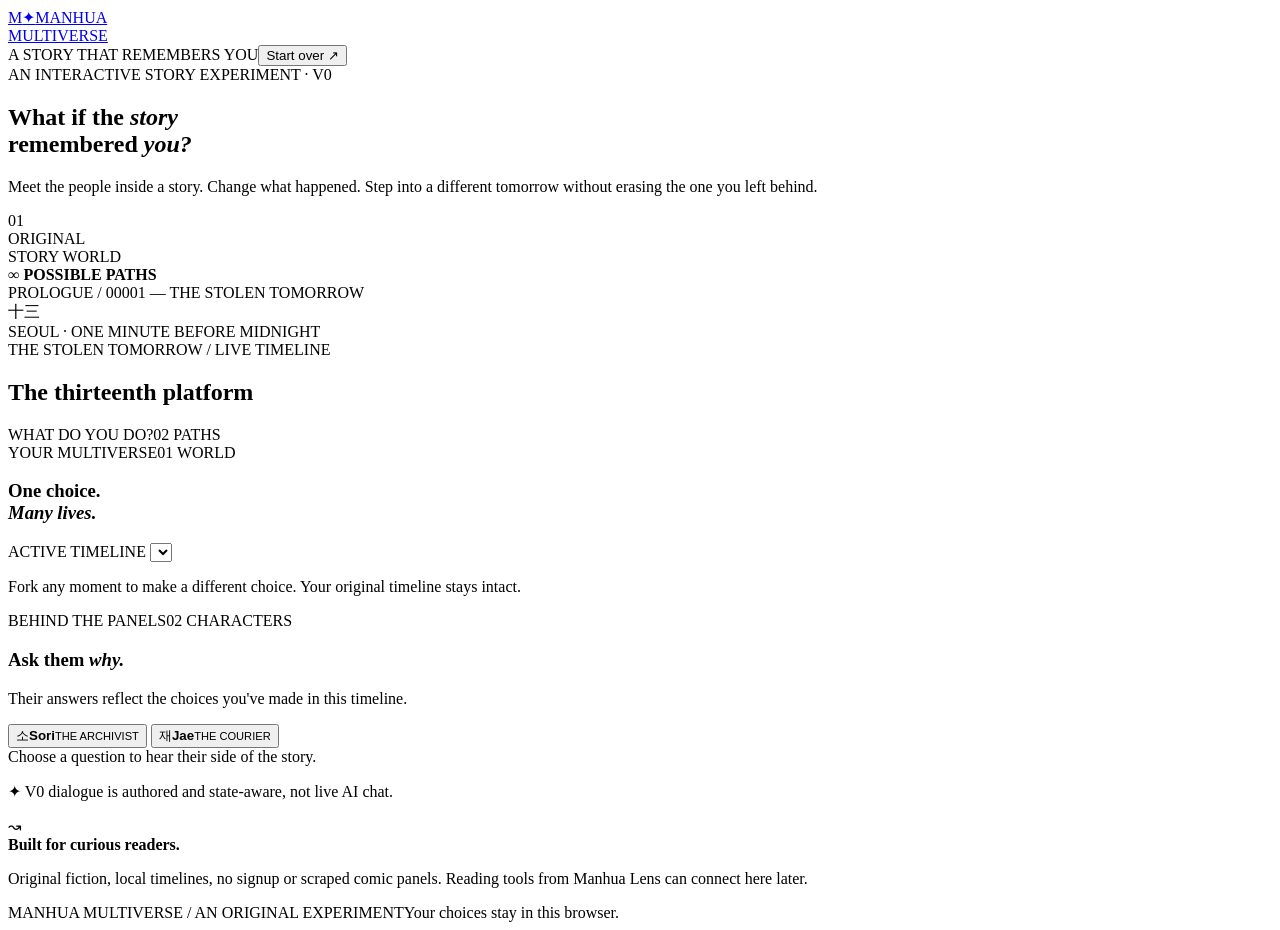
==== multiverse/index.html @ 733eae84 "feat(multiverse): add interactive original-story preview layout" ====
<!doctype html>
<html lang="en">
<head>
  <meta charset="utf-8">
  <meta name="viewport" content="width=device-width, initial-scale=1">
  <meta name="theme-color" content="#f8f4ee">
  <meta name="description" content="An interactive original-story multiverse. Change a choice, meet the characters, and see what survives in another timeline.">
  <title>Manhua Multiverse — The Stolen Tomorrow</title>
  <link rel="stylesheet" href="./style.css">
</head>
<body>
  <div class="page">
    <header class="topbar">
      <a class="wordmark" href="./index.html" aria-label="Manhua Multiverse home"><span class="mark">M<span>✦</span></span><span>MANHUA<br>MULTIVERSE</span></a>
      <div class="topright"><span class="eyebrow">A STORY THAT REMEMBERS YOU</span><button id="restart" class="quiet" type="button">Start over ↗</button></div>
    </header>

    <section class="intro">
      <div><div class="micro"><span class="pulse"></span> AN INTERACTIVE STORY EXPERIMENT · V0</div>
        <h1>What if the <em>story</em><br>remembered <i>you?</i></h1>
        <p>Meet the people inside a story. Change what happened. Step into a different tomorrow without erasing the one you left behind.</p></div>
      <div class="intro-stat" aria-label="Original fiction preview"><span>01</span><div>ORIGINAL<br>STORY WORLD<br><b>∞ POSSIBLE PATHS</b></div></div>
    </section>

    <main class="workspace">
      <section class="scene-panel" aria-label="Interactive story">
        <div class="scene-art station" id="scene-art">
          <div class="art-haze" aria-hidden="true"></div><div class="orb orb-one" aria-hidden="true"></div><div class="orb orb-two" aria-hidden="true"></div>
          <div class="art-caption"><span class="pill" id="chapter">PROLOGUE / 00</span><span class="art-index" id="scene-number">001 — THE STOLEN TOMORROW</span></div>
          <div class="art-center" aria-hidden="true"><span class="art-symbol" id="art-symbol">十三</span><span class="art-rail"></span></div>
          <span class="art-bottom" id="scene-location">SEOUL · ONE MINUTE BEFORE MIDNIGHT</span>
        </div>
        <div class="story-copy">
          <span class="section-label">THE STOLEN TOMORROW <span class="slash">/</span> LIVE TIMELINE</span>
          <h2 id="scene-title">The thirteenth platform</h2>
          <p id="scene-text" class="story-text"></p>
          <blockquote id="scene-line"></blockquote>
          <div class="decision-heading"><span id="decision-title">WHAT DO YOU DO?</span><span id="choice-count">02 PATHS</span></div>
          <div id="choices" class="choices" aria-live="polite"></div>
          <div id="ending-actions" class="ending-actions" hidden><span>Every ending leaves a door behind.</span><button id="fork-ending" class="accent" type="button">Try another timeline ↗</button></div>
        </div>
      </section>

      <aside class="side">
        <section class="card timeline-card">
          <div class="card-head"><span class="section-label">YOUR MULTIVERSE</span><span id="branch-count" class="counter">01 WORLD</span></div>
          <h3>One choice.<br><em>Many lives.</em></h3>
          <label class="select-caption" for="branch-select">ACTIVE TIMELINE</label>
          <select id="branch-select" aria-label="Choose saved timeline"></select>
          <div id="timeline" class="timeline"></div>
          <p class="hint">Fork any moment to make a different choice. Your original timeline stays intact.</p>
        </section>

        <section class="card dialogue-card">
          <div class="card-head"><span class="section-label">BEHIND THE PANELS</span><span class="counter">02 CHARACTERS</span></div>
          <h3>Ask them <em>why.</em></h3>
          <p class="card-sub">Their answers reflect the choices you've made in this timeline.</p>
          <div class="cast" role="group" aria-label="Choose a character">
            <button class="cast-member selected" type="button" data-character="sori" aria-pressed="true"><span class="avatar sori">소</span><span><strong>Sori</strong><small>THE ARCHIVIST</small></span></button>
            <button class="cast-member" type="button" data-character="jae" aria-pressed="false"><span class="avatar jae">재</span><span><strong>Jae</strong><small>THE COURIER</small></span></button>
          </div>
          <div id="character-bio" class="character-bio"></div>
          <div id="questions" class="questions"></div>
          <div id="reply" class="reply" role="status" aria-live="polite"><span>Choose a question to hear their side of the story.</span></div>
          <p class="demo-note">✦ V0 dialogue is authored and state-aware, not live AI chat.</p>
        </section>

        <section class="about-card">
          <div class="about-symbol">↝</div>
          <div><strong>Built for curious readers.</strong><p>Original fiction, local timelines, no signup or scraped comic panels. Reading tools from Manhua Lens can connect here later.</p></div>
        </section>
      </aside>
    </main>
    <footer><span>MANHUA MULTIVERSE <span class="slash">/</span> AN ORIGINAL EXPERIMENT</span><span id="save-status">Your choices stay in this browser.</span></footer>
  </div>
  <script type="module" src="./app.mjs"></script>
</body>
</html>
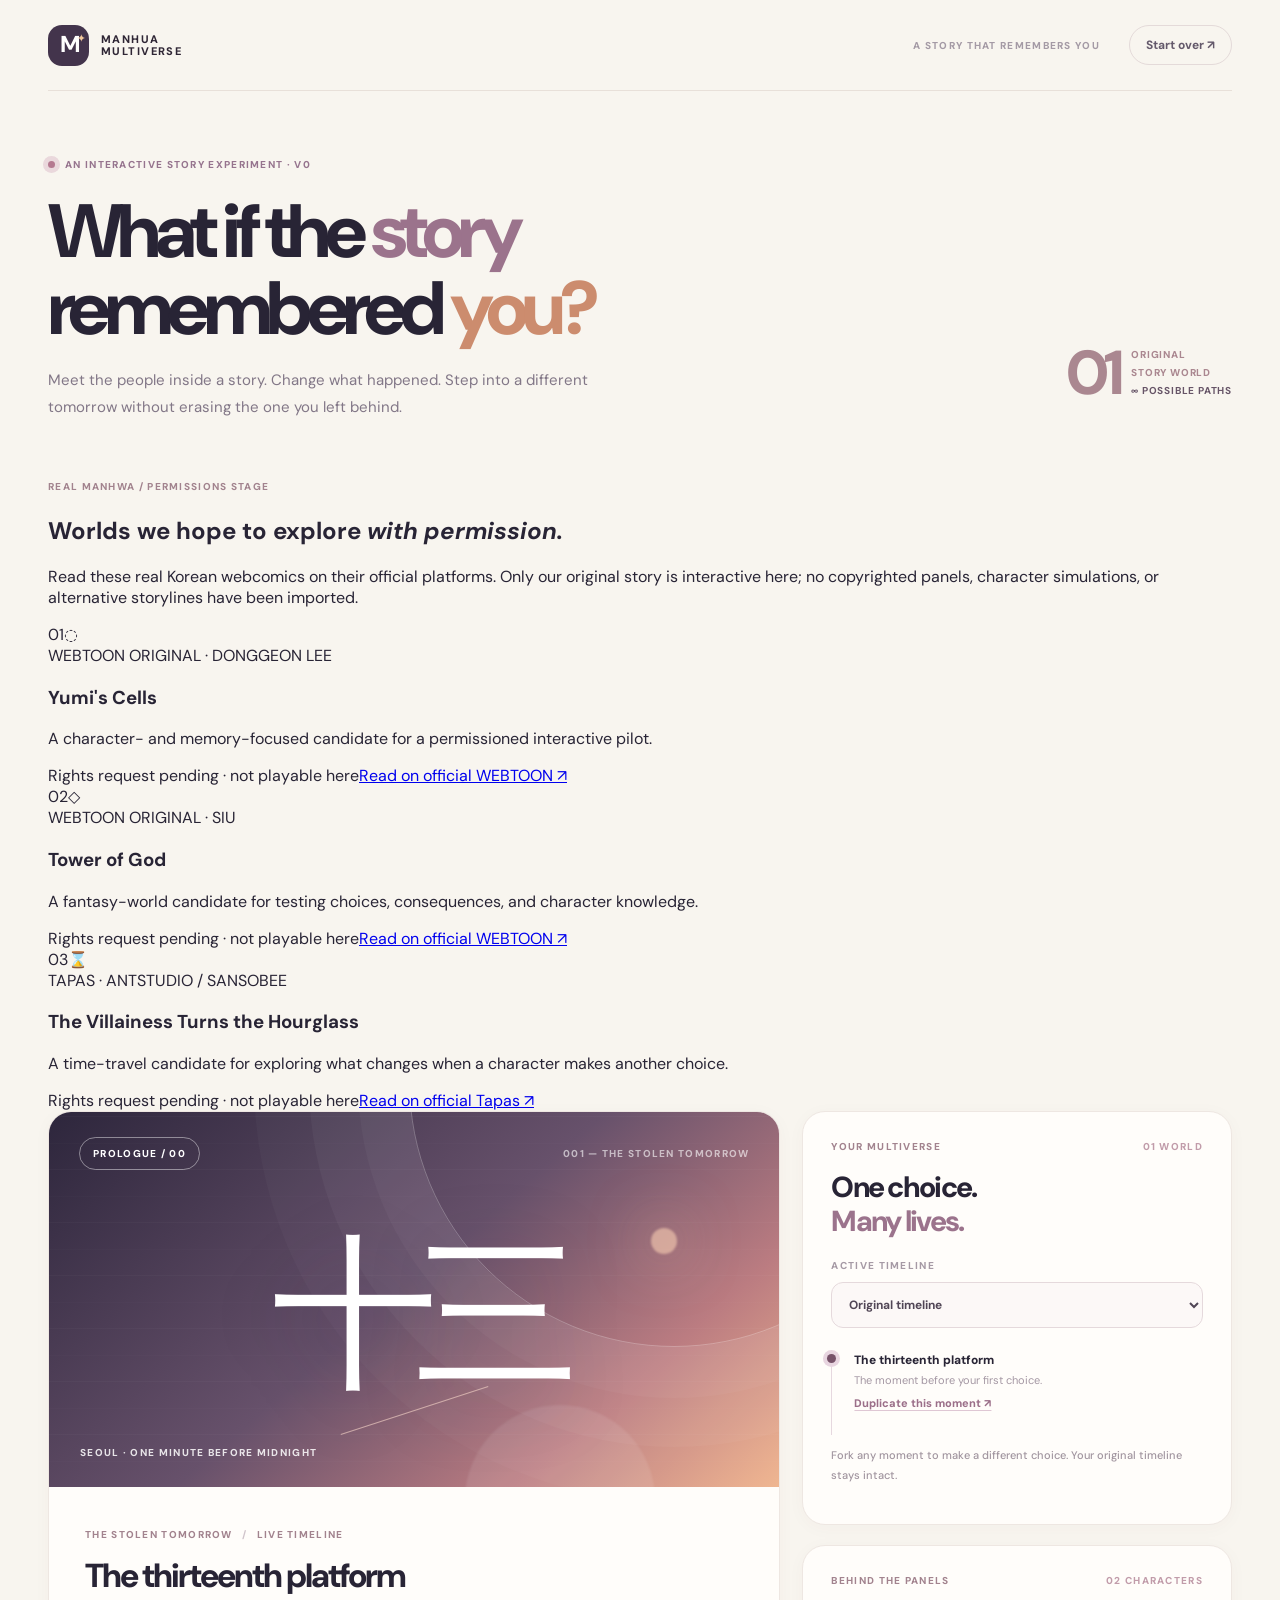
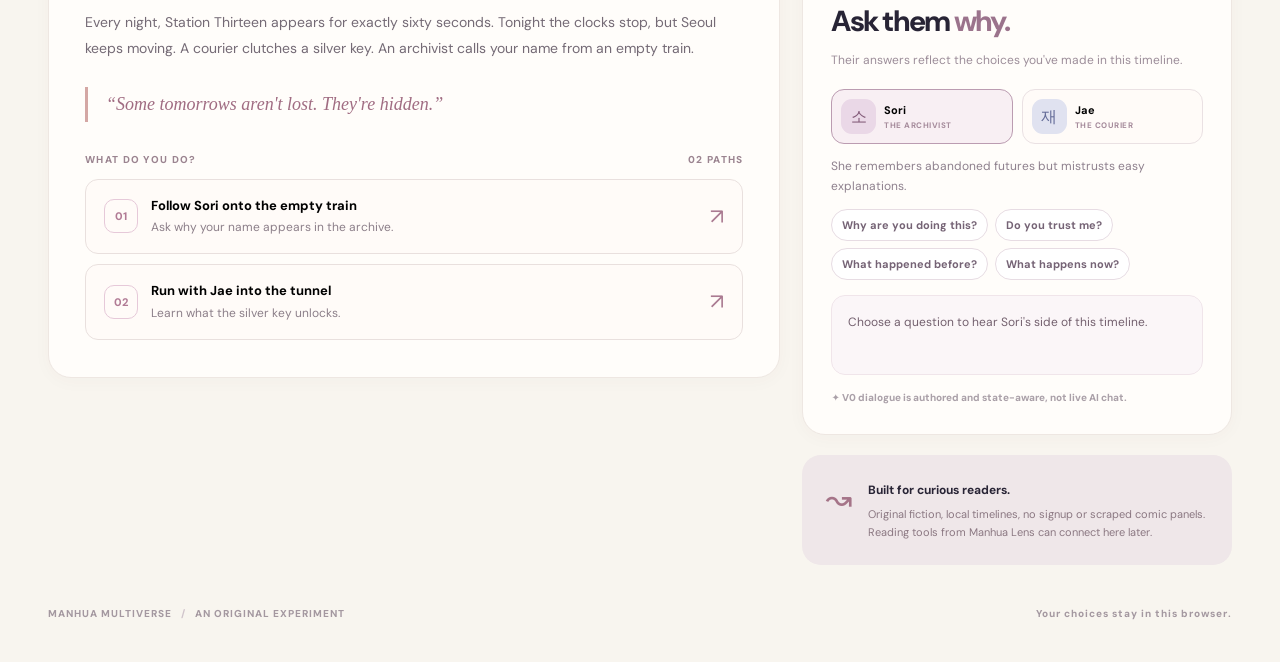
==== commit c61eff7d: "feat(multiverse): link verified real manhwa with explicit rights-pending gate" ====
--- a/multiverse/index.html
+++ b/multiverse/index.html
@@ -20,6 +20,28 @@
         <h1>What if the <em>story</em><br>remembered <i>you?</i></h1>
         <p>Meet the people inside a story. Change what happened. Step into a different tomorrow without erasing the one you left behind.</p></div>
       <div class="intro-stat" aria-label="Original fiction preview"><span>01</span><div>ORIGINAL<br>STORY WORLD<br><b>∞ POSSIBLE PATHS</b></div></div>
+    </section>
+
+
+    <section class="official-worlds" aria-label="Real Korean webcomics being considered for a permissions-based pilot">
+      <div class="official-worlds-heading">
+        <div><span class="section-label">REAL MANHWA / PERMISSIONS STAGE</span><h2>Worlds we hope to explore <em>with permission.</em></h2></div>
+        <p>Read these real Korean webcomics on their official platforms. Only our original story is interactive here; no copyrighted panels, character simulations, or alternative storylines have been imported.</p>
+      </div>
+      <div class="official-grid">
+        <article class="official-card">
+          <span class="official-art art-cells" aria-hidden="true">01<span>◌</span></span>
+          <div class="official-info"><span class="official-source">WEBTOON ORIGINAL · DONGGEON LEE</span><h3>Yumi's Cells</h3><p>A character- and memory-focused candidate for a permissioned interactive pilot.</p><span class="rights-pending">Rights request pending · not playable here</span><a class="official-link" href="https://www.webtoons.com/en/slice-of-life/yumi-cell/list?title_no=478" target="_blank" rel="noopener noreferrer">Read on official WEBTOON ↗</a></div>
+        </article>
+        <article class="official-card">
+          <span class="official-art art-tower" aria-hidden="true">02<span>◇</span></span>
+          <div class="official-info"><span class="official-source">WEBTOON ORIGINAL · SIU</span><h3>Tower of God</h3><p>A fantasy-world candidate for testing choices, consequences, and character knowledge.</p><span class="rights-pending">Rights request pending · not playable here</span><a class="official-link" href="https://www.webtoons.com/en/fantasy/tower-of-god/list?title_no=95" target="_blank" rel="noopener noreferrer">Read on official WEBTOON ↗</a></div>
+        </article>
+        <article class="official-card">
+          <span class="official-art art-hourglass" aria-hidden="true">03<span>⌛</span></span>
+          <div class="official-info"><span class="official-source">TAPAS · ANTSTUDIO / SANSOBEE</span><h3>The Villainess Turns the Hourglass</h3><p>A time-travel candidate for exploring what changes when a character makes another choice.</p><span class="rights-pending">Rights request pending · not playable here</span><a class="official-link" href="https://tapas.io/series/the-villainess-turns-the-hourglass/info" target="_blank" rel="noopener noreferrer">Read on official Tapas ↗</a></div>
+        </article>
+      </div>
     </section>
 
     <main class="workspace">
--- a/multiverse/style.css
+++ b/multiverse/style.css
@@ -0,0 +1,21 @@
+@import url("https://fonts.googleapis.com/css2?family=DM+Sans:wght@400;500;600;700;800&family=Manrope:wght@400;600;700;800&display=swap");
+:root{font-family:"DM Sans","Manrope",system-ui,sans-serif;color:#282435;background:#f8f5ef;font-synthesis:none}
+*{box-sizing:border-box}body{margin:0}button,select{font:inherit}button{cursor:pointer}button:focus-visible,select:focus-visible,a:focus-visible{outline:3px solid #ae87e1;outline-offset:3px}
+.page{max-width:1450px;margin:auto;padding:0 48px}.topbar{height:91px;display:flex;align-items:center;justify-content:space-between;border-bottom:1px solid #e8e0d9}
+.wordmark{display:flex;gap:12px;align-items:center;text-decoration:none;color:#2f2635;font-size:11px;line-height:1.1;font-weight:800;letter-spacing:.13em}.mark{width:41px;height:41px;border-radius:14px;display:grid;place-items:center;background:#43344c;color:#fff;font-size:23px;position:relative;letter-spacing:-4px}.mark span{font-size:11px;color:#f0c79b;position:absolute;top:7px;right:7px}
+.topright{display:flex;gap:29px;align-items:center}.eyebrow,.micro,.section-label,.art-index,.art-bottom,.select-caption,.counter,.decision-heading,.pill,.cast-member small,.demo-note,.hint,.art-index,footer{font-size:10px;letter-spacing:.13em;font-weight:800}.eyebrow{color:#a49aa5}.quiet{background:transparent;border:1px solid #e4dad9;padding:11px 16px;border-radius:100px;color:#64596b;font-size:12px;font-weight:700}
+.intro{display:flex;justify-content:space-between;align-items:flex-end;padding:67px 0 53px;gap:20px}.micro{color:#96748e;display:flex;gap:10px;align-items:center}.pulse{width:7px;height:7px;border-radius:50%;background:#b57990;box-shadow:0 0 0 5px #ead8dc}
+h1{font-size:clamp(45px,5.9vw,85px);letter-spacing:-.073em;line-height:1.02;margin:22px 0 20px;font-weight:800}h1 em,h3 em{font-style:normal;color:#9b738c}h1 i{font-style:normal;color:#cc8c6e}.intro p{max-width:575px;font-size:15px;line-height:1.8;color:#827787;margin:0}
+.intro-stat{display:flex;align-items:center;gap:13px;margin-bottom:8px;white-space:nowrap;color:#aa8790}.intro-stat>span{font-size:62px;letter-spacing:-.09em;font-weight:800}.intro-stat div{font-size:10px;font-weight:800;line-height:1.8;letter-spacing:.08em}.intro-stat b{color:#665467}
+.workspace{display:grid;grid-template-columns:minmax(0,1.62fr) minmax(290px,.95fr);align-items:start;gap:22px}.scene-panel,.card{background:#fffdfa;border-radius:23px;box-shadow:0 3px 18px #54454a08;overflow:hidden;border:1px solid #eee7e2}
+.scene-art{height:375px;position:relative;overflow:hidden;background:linear-gradient(139deg,#2d263c,#67516b 48%,#bb7c81 77%,#efb48e);color:white;isolation:isolate;transition:background .35s}.scene-art.archive{background:linear-gradient(135deg,#2c2c42,#645677 48%,#ad7e9a 80%,#e8b69e)}.scene-art.tunnel{background:linear-gradient(135deg,#211f32,#424268 50%,#7683a0 83%,#bca8c8)}.scene-art.tower{background:linear-gradient(130deg,#25203d,#635778 45%,#bb8c8a 88%)}.scene-art.city{background:linear-gradient(135deg,#493653,#ca8998 55%,#f6cfaa)}.scene-art.pact{background:linear-gradient(135deg,#28223d,#6c4b74 55%,#bf8795)}.scene-art.freedom{background:linear-gradient(130deg,#333858,#8589b3 48%,#e7b4a0)}
+.scene-art::after{content:"";position:absolute;inset:0;background:repeating-linear-gradient(0deg,transparent 0 25px,#fff 26px 26.5px);opacity:.025;z-index:-1}.art-haze{position:absolute;width:530px;height:530px;right:-160px;top:-295px;border:1px solid #fff4;border-radius:50%;box-shadow:0 0 0 51px #ffffff08,0 0 0 100px #ffffff09,0 0 0 155px #ffffff06}.orb{position:absolute;border-radius:50%;filter:blur(1px)}.orb-one{width:190px;height:190px;background:#ffffff19;right:17%;bottom:-108px}.orb-two{width:26px;height:26px;right:14%;top:31%;background:#f7cdb2a1;box-shadow:0 0 60px #f7c9a49c}
+.art-caption{padding:25px 30px;display:flex;align-items:center;justify-content:space-between}.pill{border:1px solid #ffffff70;border-radius:100px;padding:9px 13px}.art-index{opacity:.6}.art-center{display:flex;align-items:center;justify-content:center;position:absolute;inset:18% 0 14%;flex-direction:column}.art-symbol{font-weight:400;font-size:clamp(102px,13vw,175px);font-family:Georgia,serif;letter-spacing:-.14em;text-shadow:0 15px 80px #221e3750}.art-rail{width:155px;height:1px;background:#f5d4c7a3;transform:rotate(-18deg);margin-top:-18px}.art-bottom{position:absolute;bottom:28px;left:31px;opacity:.85}.story-copy{padding:35px 36px 37px}.section-label{color:#a2838e}.slash{color:#d0c4cb;margin:0 6px}.story-copy h2{font-size:clamp(26px,2.6vw,41px);letter-spacing:-.06em;margin:15px 0 15px;line-height:1.1;font-weight:800}.story-text{color:#746a75;font-size:14px;line-height:1.85;max-width:650px}.story-copy blockquote{border-left:3px solid #d4a7a4;margin:25px 0 31px;padding:7px 0 7px 18px;font-family:Georgia,serif;font-style:italic;font-size:18px;color:#a06c82}
+.decision-heading{display:flex;justify-content:space-between;color:#9b8490;margin-bottom:13px}.choices{display:grid;gap:10px}.choice{display:flex;align-items:center;gap:13px;text-align:left;padding:17px 18px;border:1px solid #e9e0de;border-radius:13px;background:#fffbf8;transition:transform .16s,border-color .16s,background .16s}.choice:not(:disabled):hover{transform:translateY(-2px);border-color:#bf9fb4;background:#f9f0f1}.choice:disabled{opacity:.5;cursor:not-allowed}.choice-num{font-size:11px;font-weight:800;color:#b17b95;border:1px solid #e6c9d9;width:34px;height:34px;display:grid;place-items:center;border-radius:10px;flex-shrink:0}.choice-copy{flex:1;min-width:0}.choice-copy strong{display:block;font-size:13px;line-height:1.35}.choice-copy small{font-size:12px;color:#8c7f89;display:block;margin-top:4px;line-height:1.5}.arrow{font-size:22px;color:#aa7a91}.ending-actions{background:#f7eff2;padding:17px;border-radius:14px;display:flex;gap:13px;align-items:center;justify-content:space-between}.ending-actions[hidden]{display:none}.ending-actions span{font-size:13px;color:#7d6477}.accent{border:0;border-radius:99px;background:#553e58;color:#fff;padding:12px 16px;font-size:12px;font-weight:700;white-space:nowrap}
+.side{display:grid;gap:20px}.card{padding:28px}.card-head{display:flex;align-items:center;justify-content:space-between;gap:8px}.counter{color:#c19caa;white-space:nowrap}.card h3{font-size:29px;letter-spacing:-.06em;line-height:1.15;margin:18px 0 21px;font-weight:800}.select-caption{display:block;color:#a69aa5;margin-bottom:10px}select{width:100%;border:1px solid #e5d9dc;background:#fcf8f7;border-radius:12px;padding:13px;color:#514656;font-weight:700;font-size:12px}.timeline{margin:24px 0 10px;border-left:1px solid #e6d8df;padding-left:22px}.moment{position:relative;padding:0 0 23px}.moment::before{content:"";position:absolute;left:-27px;top:2px;width:9px;height:9px;border-radius:50%;background:#d7b0c4;box-shadow:0 0 0 4px #fffdfa}.moment.current::before{background:#775269;box-shadow:0 0 0 4px #e8d5e0}.moment strong{font-size:12px;display:block;font-weight:800;margin-bottom:4px}.moment small{font-size:11px;color:#a497a3;display:block;line-height:1.5}.fork-btn{margin-top:8px;background:none;border:0;padding:0;text-decoration:underline;text-decoration-color:#dfc7d4;text-underline-offset:3px;color:#9b6f89;font-size:11px;font-weight:800}.hint{font-size:11px;line-height:1.75;color:#a1959f;font-weight:500;letter-spacing:0}
+.card-sub{color:#9c8d99;font-size:12px;line-height:1.6;margin-top:-8px}.cast{display:grid;grid-template-columns:1fr 1fr;gap:9px;margin-top:19px}.cast-member{display:flex;gap:8px;align-items:center;text-align:left;border-radius:13px;border:1px solid #eae1e3;background:#fffbf8;padding:9px}.cast-member.selected{border-color:#bb9cb1;background:#f8eff3}.avatar{width:35px;height:35px;display:grid;place-items:center;border-radius:11px;font-weight:700;flex-shrink:0}.avatar.sori{background:#ead8e7;color:#825a78}.avatar.jae{background:#e0e2f0;color:#626a97}.cast-member strong{display:block;font-size:11px}.cast-member small{display:block;color:#a68c9c;font-size:8px;letter-spacing:.06em;margin-top:3px}.character-bio{font-size:12px;color:#8e808d;line-height:1.6;margin:13px 0}.questions{display:flex;flex-wrap:wrap;gap:7px}.question{background:#fff;border:1px solid #e7dce3;padding:8px 10px;border-radius:99px;font-size:11px;color:#756375;font-weight:700}.question:hover{background:#f8eff3}.reply{margin-top:15px;border:1px solid #f0e5ea;border-radius:14px;padding:16px;background:#fbf6f8;color:#73606e;line-height:1.7;font-size:12px;min-height:80px}.reply strong{display:block;color:#513c54;margin-bottom:7px}.demo-note{color:#aaa0a8;letter-spacing:0;font-size:10px;line-height:1.6;margin:15px 0 0}.about-card{display:flex;gap:16px;padding:23px;border-radius:19px;background:#efe7e9}.about-symbol{font-size:32px;color:#a57488}.about-card strong{font-size:12px}.about-card p{font-size:11px;line-height:1.7;color:#8b7882;margin:6px 0 0}
+footer{padding:42px 0;display:flex;justify-content:space-between;gap:15px;color:#a498a0;font-size:10px;letter-spacing:.1em}
+@media(max-width:1100px){.page{padding:0 26px}.workspace{grid-template-columns:minmax(0,1.4fr) minmax(275px,.9fr)}.card{padding:20px}.scene-art{height:310px}.intro-stat{display:none}}
+@media(max-width:780px){.workspace{grid-template-columns:1fr}.side{grid-template-columns:1fr 1fr;align-items:start}.timeline-card{grid-column:1/-1}.intro{padding:52px 0 37px}.intro p{max-width:570px}.eyebrow{display:none}.scene-art{height:300px}.story-copy{padding:29px}}
+@media(max-width:520px){.page{padding:0 15px}.topbar{height:74px}.topright{gap:0}.wordmark{font-size:10px}.intro{padding:47px 0 30px}h1{font-size:48px}.intro p{font-size:13px}.scene-art{height:248px}.art-caption{padding:19px}.art-index{font-size:8px}.art-bottom{left:20px;bottom:18px;font-size:8px}.art-symbol{font-size:115px}.story-copy{padding:23px}.story-copy h2{font-size:30px}.story-text{font-size:13px}.story-copy blockquote{font-size:16px}.side{grid-template-columns:1fr}.timeline-card{grid-column:auto}.card{padding:23px}.ending-actions{align-items:flex-start;flex-direction:column}.about-card{padding:20px}footer{flex-direction:column;padding:30px 0}}
+@media(prefers-reduced-motion:reduce){*,*::before,*::after{transition:none!important;animation:none!important}}
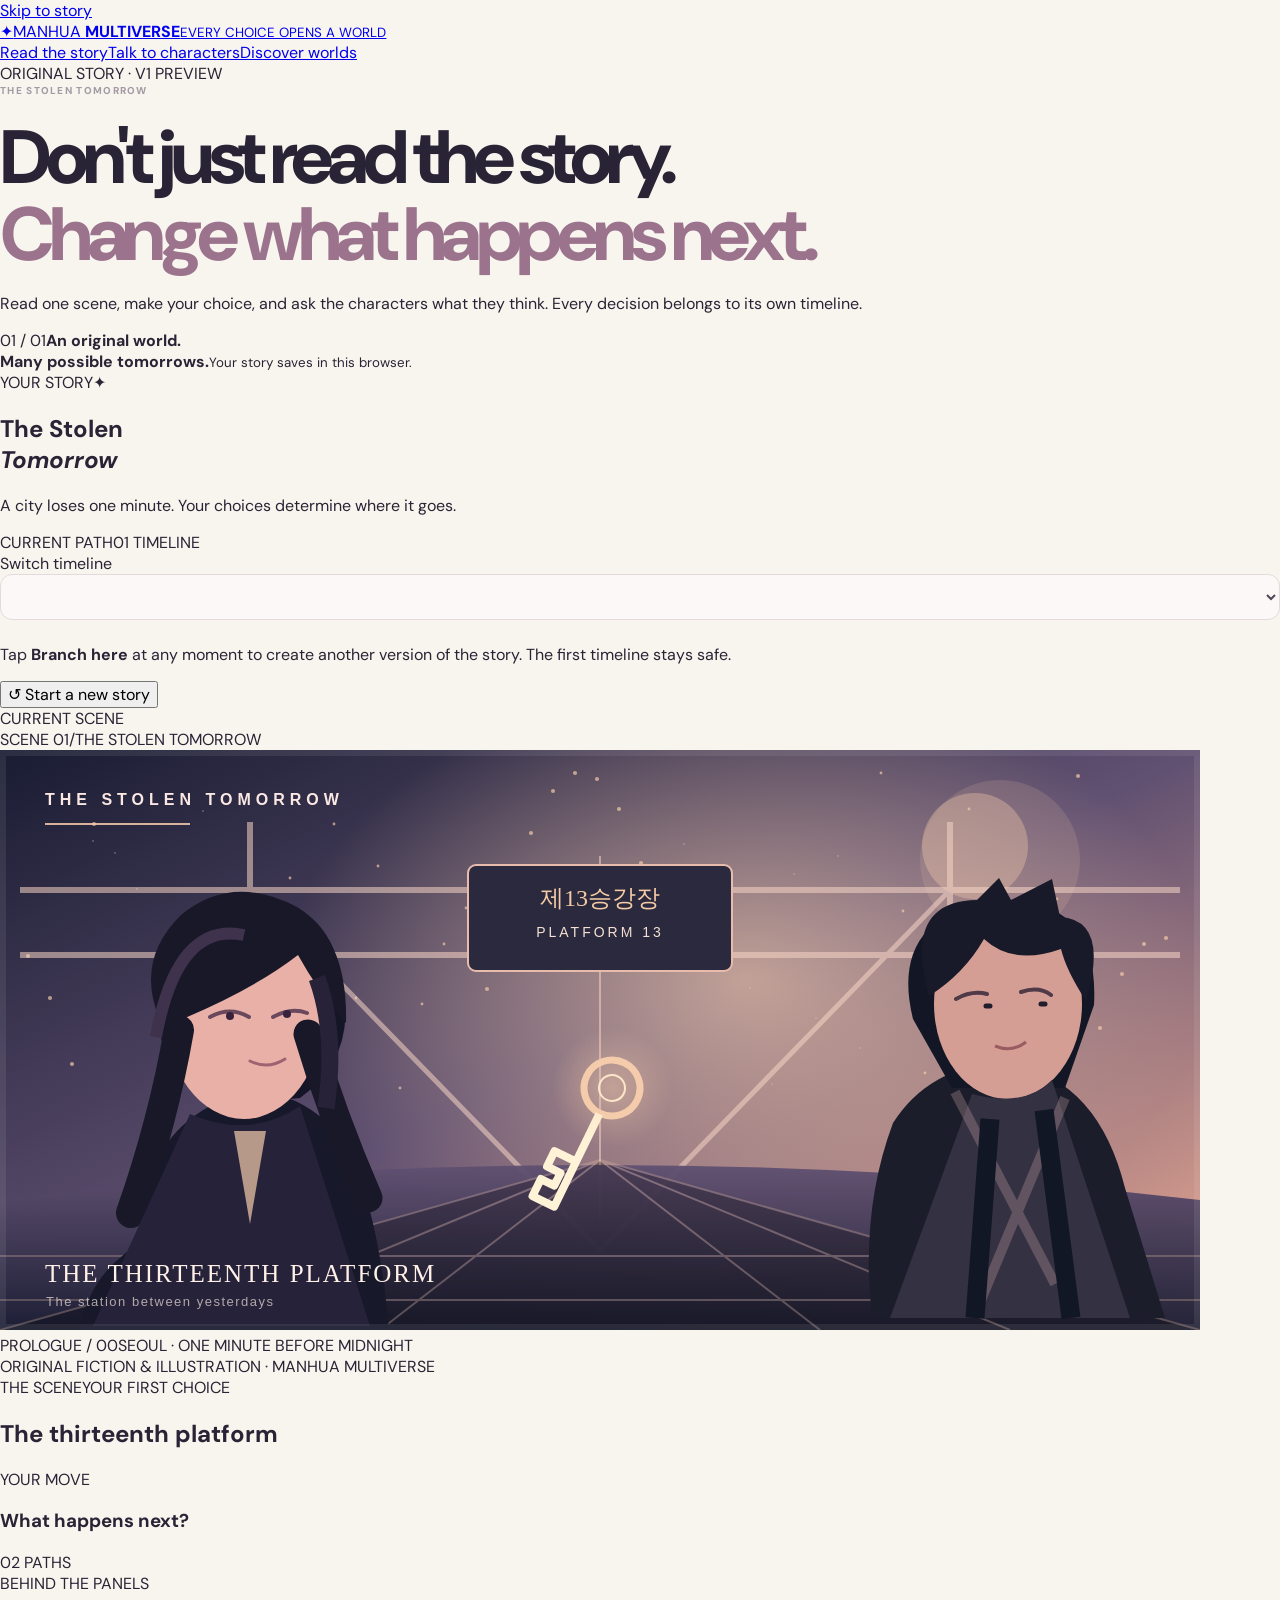
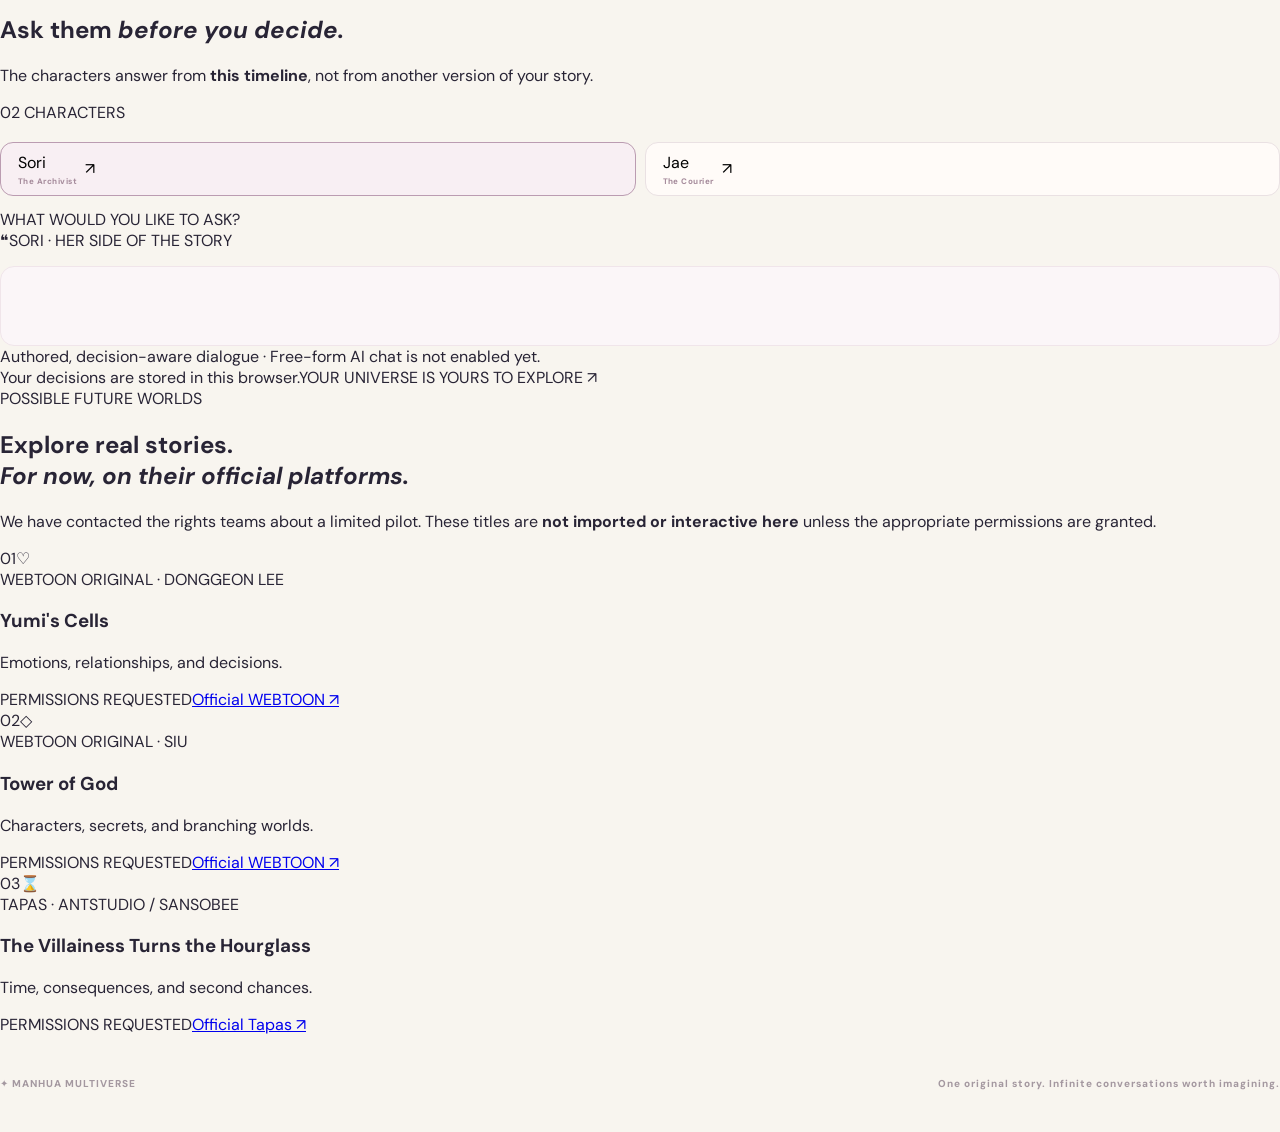
==== commit 5ac3e4f6: "design(multiverse): foreground scene choices and character interactions, move rights-gated worlds be" ====
--- a/multiverse/index.html
+++ b/multiverse/index.html
@@ -2,99 +2,79 @@
 <html lang="en">
 <head>
   <meta charset="utf-8">
-  <meta name="viewport" content="width=device-width, initial-scale=1">
-  <meta name="theme-color" content="#f8f4ee">
-  <meta name="description" content="An interactive original-story multiverse. Change a choice, meet the characters, and see what survives in another timeline.">
-  <title>Manhua Multiverse — The Stolen Tomorrow</title>
+  <meta name="viewport" content="width=device-width,initial-scale=1">
+  <meta name="theme-color" content="#faf7f3">
+  <meta name="description" content="Enter an original illustrated story, talk to characters, change decisions, and fork your own timeline.">
+  <title>Manhua Multiverse · The Stolen Tomorrow</title>
   <link rel="stylesheet" href="./style.css">
 </head>
 <body>
-  <div class="page">
-    <header class="topbar">
-      <a class="wordmark" href="./index.html" aria-label="Manhua Multiverse home"><span class="mark">M<span>✦</span></span><span>MANHUA<br>MULTIVERSE</span></a>
-      <div class="topright"><span class="eyebrow">A STORY THAT REMEMBERS YOU</span><button id="restart" class="quiet" type="button">Start over ↗</button></div>
-    </header>
-
-    <section class="intro">
-      <div><div class="micro"><span class="pulse"></span> AN INTERACTIVE STORY EXPERIMENT · V0</div>
-        <h1>What if the <em>story</em><br>remembered <i>you?</i></h1>
-        <p>Meet the people inside a story. Change what happened. Step into a different tomorrow without erasing the one you left behind.</p></div>
-      <div class="intro-stat" aria-label="Original fiction preview"><span>01</span><div>ORIGINAL<br>STORY WORLD<br><b>∞ POSSIBLE PATHS</b></div></div>
+  <a class="skip" href="#experience">Skip to story</a>
+  <header class="site-header">
+    <div class="header-inner">
+      <a class="brand" href="./index.html" aria-label="Manhua Multiverse home">
+        <span class="brand-symbol" aria-hidden="true">✦</span><span>MANHUA <strong>MULTIVERSE</strong><small>EVERY CHOICE OPENS A WORLD</small></span>
+      </a>
+      <nav class="header-nav" aria-label="Page sections"><a class="nav-current" href="#experience">Read the story</a><a href="#conversation">Talk to characters</a><a href="#worlds">Discover worlds</a></nav>
+      <span class="header-label"><span class="status-dot"></span> ORIGINAL STORY · V1 PREVIEW</span>
+    </div>
+  </header>
+  <div class="shell">
+    <section class="page-intro" aria-label="Introduction">
+      <div><div class="eyebrow"><span class="eyebrow-line"></span> THE STOLEN TOMORROW</div><h1>Don't just read the story.<br><em>Change what happens next.</em></h1><p>Read one scene, make your choice, and ask the characters what they think. Every decision belongs to its own timeline.</p></div>
+      <div class="intro-note"><span>01 / 01</span><b>An original world.<br>Many possible tomorrows.</b><small>Your story saves in this browser.</small></div>
     </section>
-
-
-    <section class="official-worlds" aria-label="Real Korean webcomics being considered for a permissions-based pilot">
-      <div class="official-worlds-heading">
-        <div><span class="section-label">REAL MANHWA / PERMISSIONS STAGE</span><h2>Worlds we hope to explore <em>with permission.</em></h2></div>
-        <p>Read these real Korean webcomics on their official platforms. Only our original story is interactive here; no copyrighted panels, character simulations, or alternative storylines have been imported.</p>
-      </div>
-      <div class="official-grid">
-        <article class="official-card">
-          <span class="official-art art-cells" aria-hidden="true">01<span>◌</span></span>
-          <div class="official-info"><span class="official-source">WEBTOON ORIGINAL · DONGGEON LEE</span><h3>Yumi's Cells</h3><p>A character- and memory-focused candidate for a permissioned interactive pilot.</p><span class="rights-pending">Rights request pending · not playable here</span><a class="official-link" href="https://www.webtoons.com/en/slice-of-life/yumi-cell/list?title_no=478" target="_blank" rel="noopener noreferrer">Read on official WEBTOON ↗</a></div>
+    <div class="reader-layout">
+      <aside class="journey" id="journey" aria-label="Your story timeline">
+        <div class="journey-head"><span class="section-kicker">YOUR STORY</span><span class="small-diamond">✦</span></div>
+        <h2>The Stolen<br><em>Tomorrow</em></h2>
+        <p class="journey-sub">A city loses one minute. Your choices determine where it goes.</p>
+        <div class="timeline-top"><span class="section-kicker">CURRENT PATH</span><span id="branch-count">01 TIMELINE</span></div>
+        <div class="select-wrap"><label class="sr-only" for="branch-select">Switch timeline</label><select id="branch-select"></select></div>
+        <div id="timeline" class="timeline" aria-live="polite"></div>
+        <p class="timeline-help">Tap <b>Branch here</b> at any moment to create another version of the story. The first timeline stays safe.</p>
+        <button class="reset-btn" id="restart" type="button"><span aria-hidden="true">↺</span> Start a new story</button>
+      </aside>
+      <main class="main-column" id="experience">
+        <div class="reading-progress"><span><span class="status-dot"></span> CURRENT SCENE</span><div><span id="scene-number">SCENE 01</span><span class="progress-divider">/</span><span>THE STOLEN TOMORROW</span></div></div>
+        <article class="scene-card" aria-labelledby="scene-title">
+          <div class="scene-media">
+            <img id="scene-image" src="./art/station.svg" alt="Original illustrated scene of Sori and Jae on the thirteenth platform in Seoul." width="1200" height="580" fetchpriority="high">
+            <div class="media-top"><span id="chapter" class="media-pill">PROLOGUE / 00</span><span id="scene-location" class="media-location">SEOUL · ONE MINUTE BEFORE MIDNIGHT</span></div>
+            <div class="media-credit">ORIGINAL FICTION & ILLUSTRATION · MANHUA MULTIVERSE</div>
+          </div>
+          <div class="story-body"><div class="story-overline"><span class="section-kicker">THE SCENE</span><span id="scene-step">YOUR FIRST CHOICE</span></div>
+            <h2 id="scene-title">The thirteenth platform</h2><p id="scene-text" class="scene-text"></p><blockquote id="scene-line"></blockquote>
+            <div class="choice-header"><div><span class="section-kicker">YOUR MOVE</span><h3 id="decision-title">What happens next?</h3></div><span id="choice-count" class="choice-count">02 PATHS</span></div>
+            <div id="choices" class="choices" aria-live="polite"></div>
+            <div id="ending-actions" class="ending-actions" hidden><span>You reached an ending. The story can still change.</span><button id="fork-ending" type="button" class="ending-fork">Try a different choice <span aria-hidden="true">↗</span></button></div>
+          </div>
         </article>
-        <article class="official-card">
-          <span class="official-art art-tower" aria-hidden="true">02<span>◇</span></span>
-          <div class="official-info"><span class="official-source">WEBTOON ORIGINAL · SIU</span><h3>Tower of God</h3><p>A fantasy-world candidate for testing choices, consequences, and character knowledge.</p><span class="rights-pending">Rights request pending · not playable here</span><a class="official-link" href="https://www.webtoons.com/en/fantasy/tower-of-god/list?title_no=95" target="_blank" rel="noopener noreferrer">Read on official WEBTOON ↗</a></div>
-        </article>
-        <article class="official-card">
-          <span class="official-art art-hourglass" aria-hidden="true">03<span>⌛</span></span>
-          <div class="official-info"><span class="official-source">TAPAS · ANTSTUDIO / SANSOBEE</span><h3>The Villainess Turns the Hourglass</h3><p>A time-travel candidate for exploring what changes when a character makes another choice.</p><span class="rights-pending">Rights request pending · not playable here</span><a class="official-link" href="https://tapas.io/series/the-villainess-turns-the-hourglass/info" target="_blank" rel="noopener noreferrer">Read on official Tapas ↗</a></div>
-        </article>
-      </div>
-    </section>
-
-    <main class="workspace">
-      <section class="scene-panel" aria-label="Interactive story">
-        <div class="scene-art station" id="scene-art">
-          <div class="art-haze" aria-hidden="true"></div><div class="orb orb-one" aria-hidden="true"></div><div class="orb orb-two" aria-hidden="true"></div>
-          <div class="art-caption"><span class="pill" id="chapter">PROLOGUE / 00</span><span class="art-index" id="scene-number">001 — THE STOLEN TOMORROW</span></div>
-          <div class="art-center" aria-hidden="true"><span class="art-symbol" id="art-symbol">十三</span><span class="art-rail"></span></div>
-          <span class="art-bottom" id="scene-location">SEOUL · ONE MINUTE BEFORE MIDNIGHT</span>
-        </div>
-        <div class="story-copy">
-          <span class="section-label">THE STOLEN TOMORROW <span class="slash">/</span> LIVE TIMELINE</span>
-          <h2 id="scene-title">The thirteenth platform</h2>
-          <p id="scene-text" class="story-text"></p>
-          <blockquote id="scene-line"></blockquote>
-          <div class="decision-heading"><span id="decision-title">WHAT DO YOU DO?</span><span id="choice-count">02 PATHS</span></div>
-          <div id="choices" class="choices" aria-live="polite"></div>
-          <div id="ending-actions" class="ending-actions" hidden><span>Every ending leaves a door behind.</span><button id="fork-ending" class="accent" type="button">Try another timeline ↗</button></div>
-        </div>
-      </section>
-
-      <aside class="side">
-        <section class="card timeline-card">
-          <div class="card-head"><span class="section-label">YOUR MULTIVERSE</span><span id="branch-count" class="counter">01 WORLD</span></div>
-          <h3>One choice.<br><em>Many lives.</em></h3>
-          <label class="select-caption" for="branch-select">ACTIVE TIMELINE</label>
-          <select id="branch-select" aria-label="Choose saved timeline"></select>
-          <div id="timeline" class="timeline"></div>
-          <p class="hint">Fork any moment to make a different choice. Your original timeline stays intact.</p>
+        <section id="conversation" class="conversation" aria-labelledby="conversation-title">
+          <div class="conversation-intro"><div><span class="section-kicker">BEHIND THE PANELS</span><h2 id="conversation-title">Ask them <em>before you decide.</em></h2><p>The characters answer from <strong>this timeline</strong>, not from another version of your story.</p></div><span class="conversation-badge">02 CHARACTERS</span></div>
+          <div class="talk-layout">
+            <div class="talk-controls">
+              <div class="cast" role="group" aria-label="Choose character">
+                <button type="button" class="cast-member selected" data-character="sori" aria-pressed="true"><span class="portrait sori" aria-hidden="true"></span><span class="cast-name">Sori<small>The Archivist</small></span><span class="cast-chevron" aria-hidden="true">↗</span></button>
+                <button type="button" class="cast-member" data-character="jae" aria-pressed="false"><span class="portrait jae" aria-hidden="true"></span><span class="cast-name">Jae<small>The Courier</small></span><span class="cast-chevron" aria-hidden="true">↗</span></button>
+              </div>
+              <p id="character-bio" class="character-bio"></p>
+              <span class="questions-label">WHAT WOULD YOU LIKE TO ASK?</span>
+              <div id="questions" class="questions"></div>
+            </div>
+            <div class="talk-reply"><div class="reply-heading"><span class="reply-icon" aria-hidden="true">❝</span><span id="reply-person">SORI · HER SIDE OF THE STORY</span></div><div id="reply" class="reply" role="status" aria-live="polite"></div><div class="talk-disclosure"><span class="status-dot"></span> Authored, decision-aware dialogue · Free-form AI chat is not enabled yet.</div></div>
+          </div>
         </section>
-
-        <section class="card dialogue-card">
-          <div class="card-head"><span class="section-label">BEHIND THE PANELS</span><span class="counter">02 CHARACTERS</span></div>
-          <h3>Ask them <em>why.</em></h3>
-          <p class="card-sub">Their answers reflect the choices you've made in this timeline.</p>
-          <div class="cast" role="group" aria-label="Choose a character">
-            <button class="cast-member selected" type="button" data-character="sori" aria-pressed="true"><span class="avatar sori">소</span><span><strong>Sori</strong><small>THE ARCHIVIST</small></span></button>
-            <button class="cast-member" type="button" data-character="jae" aria-pressed="false"><span class="avatar jae">재</span><span><strong>Jae</strong><small>THE COURIER</small></span></button>
-          </div>
-          <div id="character-bio" class="character-bio"></div>
-          <div id="questions" class="questions"></div>
-          <div id="reply" class="reply" role="status" aria-live="polite"><span>Choose a question to hear their side of the story.</span></div>
-          <p class="demo-note">✦ V0 dialogue is authored and state-aware, not live AI chat.</p>
-        </section>
-
-        <section class="about-card">
-          <div class="about-symbol">↝</div>
-          <div><strong>Built for curious readers.</strong><p>Original fiction, local timelines, no signup or scraped comic panels. Reading tools from Manhua Lens can connect here later.</p></div>
-        </section>
-      </aside>
-    </main>
-    <footer><span>MANHUA MULTIVERSE <span class="slash">/</span> AN ORIGINAL EXPERIMENT</span><span id="save-status">Your choices stay in this browser.</span></footer>
+        <div class="micro-footer"><span id="save-status">Your decisions are stored in this browser.</span><span>YOUR UNIVERSE IS YOURS TO EXPLORE ↗</span></div>
+      </main>
+    </div>
+    <section id="worlds" class="worlds" aria-labelledby="worlds-title"><div class="worlds-intro"><span class="section-kicker">POSSIBLE FUTURE WORLDS</span><h2 id="worlds-title">Explore real stories.<br><em>For now, on their official platforms.</em></h2><p>We have contacted the rights teams about a limited pilot. These titles are <strong>not imported or interactive here</strong> unless the appropriate permissions are granted.</p></div><div class="world-cards">
+      <article class="world-card"><div class="world-mark c-one">01<span>♡</span></div><div><span class="world-publisher">WEBTOON ORIGINAL · DONGGEON LEE</span><h3>Yumi's Cells</h3><p>Emotions, relationships, and decisions.</p><span class="pending">PERMISSIONS REQUESTED</span><a href="https://www.webtoons.com/en/slice-of-life/yumi-cell/list?title_no=478" target="_blank" rel="noopener noreferrer">Official WEBTOON ↗</a></div></article>
+      <article class="world-card"><div class="world-mark c-two">02<span>◇</span></div><div><span class="world-publisher">WEBTOON ORIGINAL · SIU</span><h3>Tower of God</h3><p>Characters, secrets, and branching worlds.</p><span class="pending">PERMISSIONS REQUESTED</span><a href="https://www.webtoons.com/en/fantasy/tower-of-god/list?title_no=95" target="_blank" rel="noopener noreferrer">Official WEBTOON ↗</a></div></article>
+      <article class="world-card"><div class="world-mark c-three">03<span>⌛</span></div><div><span class="world-publisher">TAPAS · ANTSTUDIO / SANSOBEE</span><h3>The Villainess Turns the Hourglass</h3><p>Time, consequences, and second chances.</p><span class="pending">PERMISSIONS REQUESTED</span><a href="https://tapas.io/series/the-villainess-turns-the-hourglass/info" target="_blank" rel="noopener noreferrer">Official Tapas ↗</a></div></article>
+    </div></section>
+    <footer class="site-footer"><span>✦ MANHUA MULTIVERSE</span><span>One original story. Infinite conversations worth imagining.</span></footer>
   </div>
   <script type="module" src="./app.mjs"></script>
 </body>
-</html>
+</html>
--- a/multiverse/style.css
+++ b/multiverse/style.css
@@ -19,3 +19,9 @@
 @media(max-width:780px){.workspace{grid-template-columns:1fr}.side{grid-template-columns:1fr 1fr;align-items:start}.timeline-card{grid-column:1/-1}.intro{padding:52px 0 37px}.intro p{max-width:570px}.eyebrow{display:none}.scene-art{height:300px}.story-copy{padding:29px}}
 @media(max-width:520px){.page{padding:0 15px}.topbar{height:74px}.topright{gap:0}.wordmark{font-size:10px}.intro{padding:47px 0 30px}h1{font-size:48px}.intro p{font-size:13px}.scene-art{height:248px}.art-caption{padding:19px}.art-index{font-size:8px}.art-bottom{left:20px;bottom:18px;font-size:8px}.art-symbol{font-size:115px}.story-copy{padding:23px}.story-copy h2{font-size:30px}.story-text{font-size:13px}.story-copy blockquote{font-size:16px}.side{grid-template-columns:1fr}.timeline-card{grid-column:auto}.card{padding:23px}.ending-actions{align-items:flex-start;flex-direction:column}.about-card{padding:20px}footer{flex-direction:column;padding:30px 0}}
 @media(prefers-reduced-motion:reduce){*,*::before,*::after{transition:none!important;animation:none!important}}
+
+
+/* Permission-gated official title discovery. No publisher assets are mirrored. */
+.official-worlds{margin:0 0 27px}.official-worlds-heading{display:flex;justify-content:space-between;align-items:end;gap:30px;margin:0 0 21px}.official-worlds-heading h2{font-size:clamp(24px,2.8vw,37px);letter-spacing:-.055em;margin:11px 0 0;font-weight:800;line-height:1.16}.official-worlds-heading h2 em{font-style:normal;color:#a77f95}.official-worlds-heading p{color:#877b87;max-width:390px;font-size:12px;line-height:1.7;margin:0}.official-grid{display:grid;grid-template-columns:repeat(3,minmax(0,1fr));gap:14px}.official-card{background:#fffdfa;border:1px solid #eee7e2;border-radius:17px;display:flex;gap:14px;padding:17px;min-width:0;box-shadow:0 3px 16px #54454a07}.official-art{width:62px;min-width:62px;height:105px;border-radius:12px;display:flex;align-items:flex-start;justify-content:space-between;flex-direction:column;padding:10px;background:linear-gradient(135deg,#c998b9,#6d537f);color:#fff;font-size:11px;font-weight:800}.official-art span{font-size:30px;align-self:flex-end;font-weight:400}.art-tower{background:linear-gradient(135deg,#6b709e,#383d5a)}.art-hourglass{background:linear-gradient(135deg,#be937f,#775d79)}.official-info{display:flex;flex-direction:column;min-width:0}.official-source{font-size:9px;color:#a98899;font-weight:800;letter-spacing:.07em;line-height:1.3}.official-info h3{font-size:17px;line-height:1.2;letter-spacing:-.035em;margin:6px 0;font-weight:800}.official-info p{font-size:11px;color:#8e838c;line-height:1.55;margin:0 0 9px}.rights-pending{font-size:10px;color:#87646e;font-weight:700;margin-top:auto;line-height:1.4}.official-link{display:inline-block;color:#5d4c76;font-weight:800;font-size:11px;text-decoration:underline;text-underline-offset:3px;margin-top:8px;line-height:1.35}
+@media(max-width:1100px){.official-grid{grid-template-columns:1fr 1fr}.official-card:last-child{grid-column:1/-1}.official-worlds-heading{align-items:start;flex-direction:column;gap:10px}}
+@media(max-width:650px){.official-grid{grid-template-columns:1fr}.official-card:last-child{grid-column:auto}.official-worlds-heading p{max-width:none}.official-art{height:108px}}
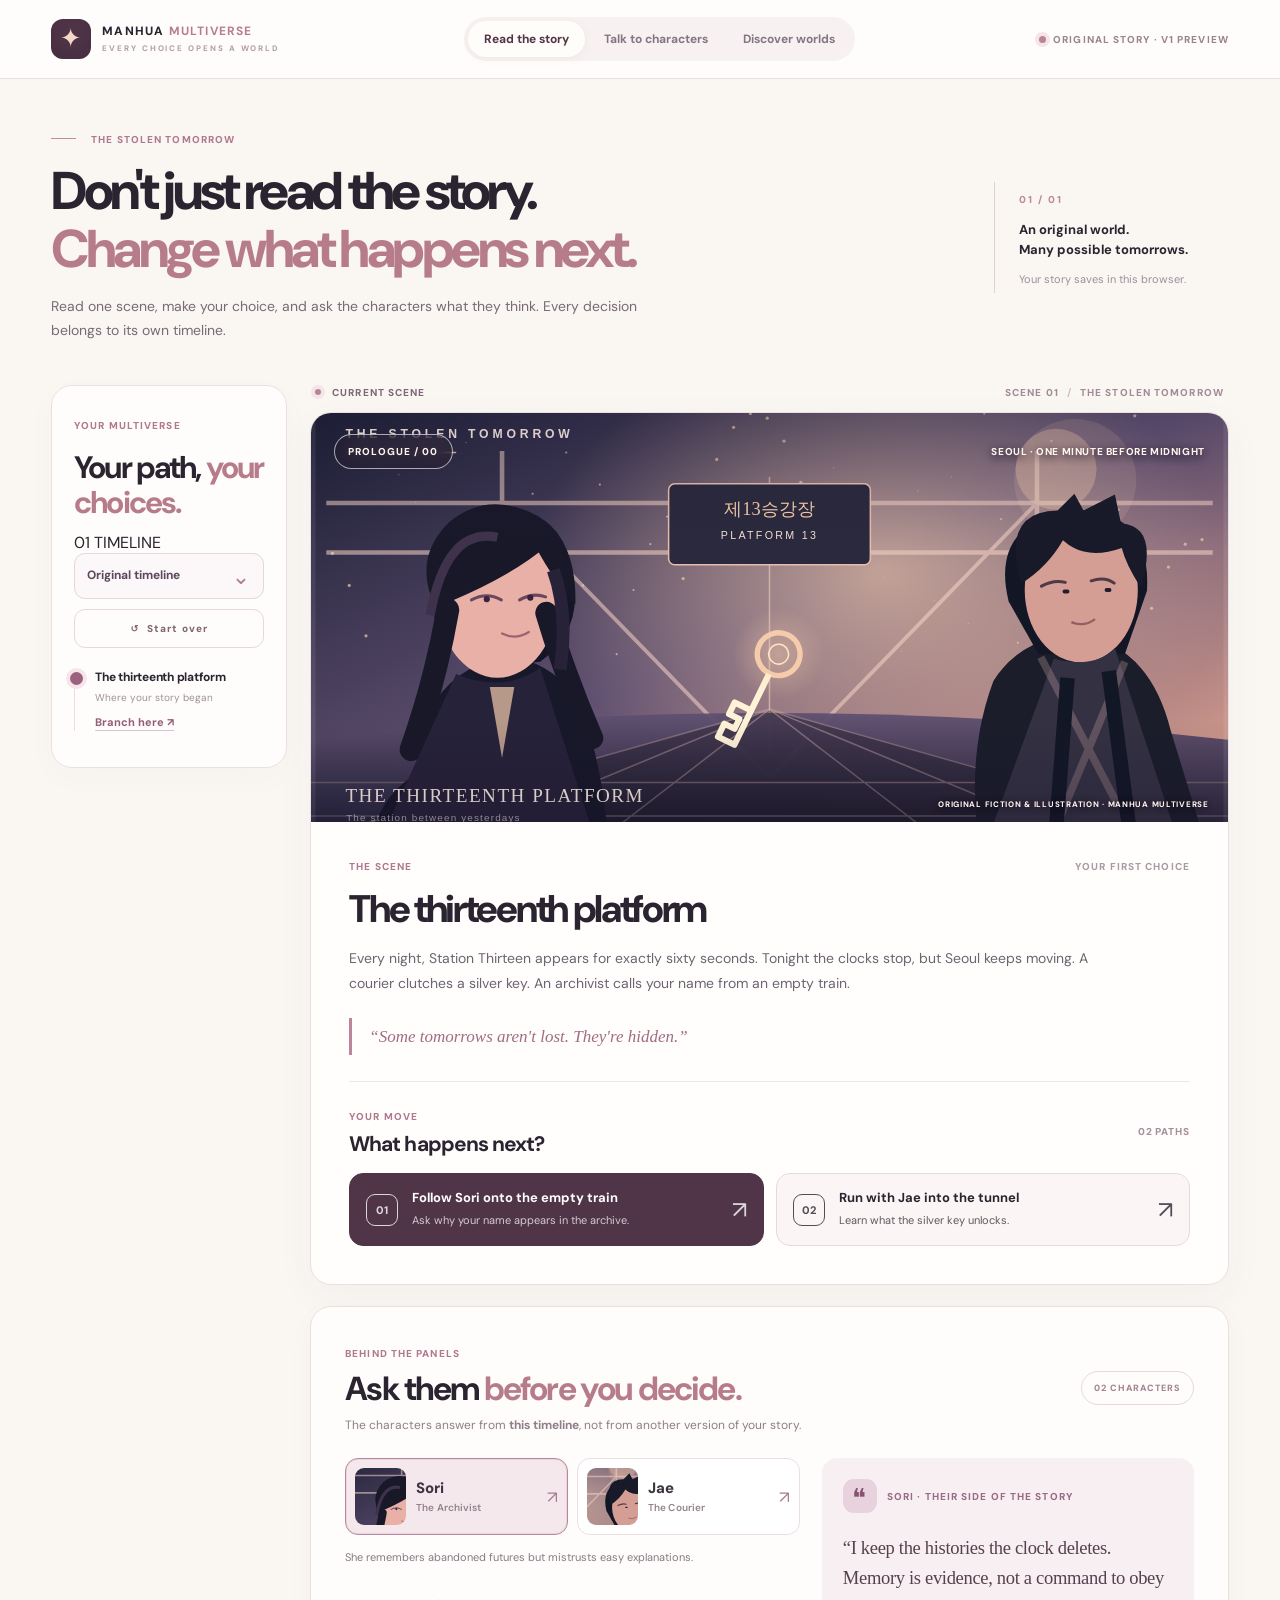
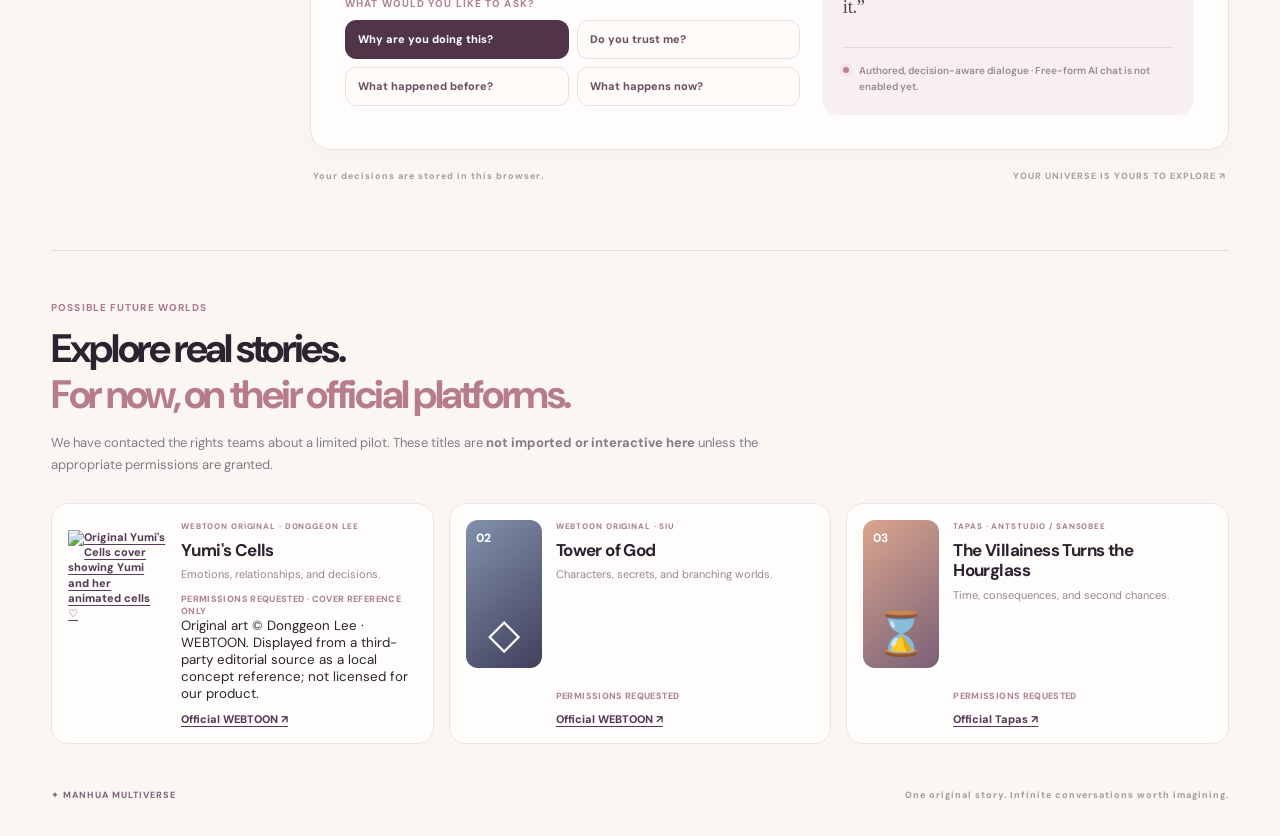
==== commit f83692ae: "design(multiverse): horizontal timeline and side-by-side scene and character dialogue; official Yumi" ====
--- a/multiverse/index.html
+++ b/multiverse/index.html
@@ -26,18 +26,12 @@
     </section>
     <div class="reader-layout">
       <aside class="journey" id="journey" aria-label="Your story timeline">
-        <div class="journey-head"><span class="section-kicker">YOUR STORY</span><span class="small-diamond">✦</span></div>
-        <h2>The Stolen<br><em>Tomorrow</em></h2>
-        <p class="journey-sub">A city loses one minute. Your choices determine where it goes.</p>
-        <div class="timeline-top"><span class="section-kicker">CURRENT PATH</span><span id="branch-count">01 TIMELINE</span></div>
-        <div class="select-wrap"><label class="sr-only" for="branch-select">Switch timeline</label><select id="branch-select"></select></div>
-        <div id="timeline" class="timeline" aria-live="polite"></div>
-        <p class="timeline-help">Tap <b>Branch here</b> at any moment to create another version of the story. The first timeline stays safe.</p>
-        <button class="reset-btn" id="restart" type="button"><span aria-hidden="true">↺</span> Start a new story</button>
+        <div class="journey-heading"><div><span class="section-kicker">YOUR MULTIVERSE</span><h2>Your path, <em>your choices.</em></h2></div><div class="journey-actions"><span id="branch-count" class="branch-count">01 TIMELINE</span><div class="select-wrap"><label class="sr-only" for="branch-select">Switch timeline</label><select id="branch-select"></select></div><button class="reset-btn" id="restart" type="button" title="Delete saved timelines"><span aria-hidden="true">↺</span> Start over</button></div></div>
+        <div id="timeline" class="timeline" aria-label="Horizontal story path. Branch here at any moment." aria-live="polite"></div>
       </aside>
       <main class="main-column" id="experience">
         <div class="reading-progress"><span><span class="status-dot"></span> CURRENT SCENE</span><div><span id="scene-number">SCENE 01</span><span class="progress-divider">/</span><span>THE STOLEN TOMORROW</span></div></div>
-        <article class="scene-card" aria-labelledby="scene-title">
+        <div class="reader-duo"><article class="scene-card" aria-labelledby="scene-title">
           <div class="scene-media">
             <img id="scene-image" src="./art/station.svg" alt="Original illustrated scene of Sori and Jae on the thirteenth platform in Seoul." width="1200" height="580" fetchpriority="high">
             <div class="media-top"><span id="chapter" class="media-pill">PROLOGUE / 00</span><span id="scene-location" class="media-location">SEOUL · ONE MINUTE BEFORE MIDNIGHT</span></div>
@@ -64,12 +58,12 @@
             </div>
             <div class="talk-reply"><div class="reply-heading"><span class="reply-icon" aria-hidden="true">❝</span><span id="reply-person">SORI · HER SIDE OF THE STORY</span></div><div id="reply" class="reply" role="status" aria-live="polite"></div><div class="talk-disclosure"><span class="status-dot"></span> Authored, decision-aware dialogue · Free-form AI chat is not enabled yet.</div></div>
           </div>
-        </section>
+        </section></div>
         <div class="micro-footer"><span id="save-status">Your decisions are stored in this browser.</span><span>YOUR UNIVERSE IS YOURS TO EXPLORE ↗</span></div>
       </main>
     </div>
     <section id="worlds" class="worlds" aria-labelledby="worlds-title"><div class="worlds-intro"><span class="section-kicker">POSSIBLE FUTURE WORLDS</span><h2 id="worlds-title">Explore real stories.<br><em>For now, on their official platforms.</em></h2><p>We have contacted the rights teams about a limited pilot. These titles are <strong>not imported or interactive here</strong> unless the appropriate permissions are granted.</p></div><div class="world-cards">
-      <article class="world-card"><div class="world-mark c-one">01<span>♡</span></div><div><span class="world-publisher">WEBTOON ORIGINAL · DONGGEON LEE</span><h3>Yumi's Cells</h3><p>Emotions, relationships, and decisions.</p><span class="pending">PERMISSIONS REQUESTED</span><a href="https://www.webtoons.com/en/slice-of-life/yumi-cell/list?title_no=478" target="_blank" rel="noopener noreferrer">Official WEBTOON ↗</a></div></article>
+      <article class="world-card yumi-original-card"><a class="official-cover-link" href="https://www.webtoons.com/en/slice-of-life/yumi-cell/list?title_no=478" target="_blank" rel="noopener noreferrer" aria-label="View Yumi's Cells on official WEBTOON"><img class="official-cover" src="https://www.koreadaily.com/data/photo/originals/2021/11/03/100837331.jpg" alt="Original Yumi's Cells cover showing Yumi and her animated cells" loading="lazy" referrerpolicy="no-referrer" width="512" height="512"><span class="official-cover-fallback" aria-hidden="true">♡</span></a><div><span class="world-publisher">WEBTOON ORIGINAL · DONGGEON LEE</span><h3>Yumi's Cells</h3><p>Emotions, relationships, and decisions.</p><span class="pending">PERMISSIONS REQUESTED · COVER REFERENCE ONLY</span><small class="cover-credit">Original art © Donggeon Lee · WEBTOON. Displayed from a third-party editorial source as a local concept reference; not licensed for our product.</small><a href="https://www.webtoons.com/en/slice-of-life/yumi-cell/list?title_no=478" target="_blank" rel="noopener noreferrer">Official WEBTOON ↗</a></div></article>
       <article class="world-card"><div class="world-mark c-two">02<span>◇</span></div><div><span class="world-publisher">WEBTOON ORIGINAL · SIU</span><h3>Tower of God</h3><p>Characters, secrets, and branching worlds.</p><span class="pending">PERMISSIONS REQUESTED</span><a href="https://www.webtoons.com/en/fantasy/tower-of-god/list?title_no=95" target="_blank" rel="noopener noreferrer">Official WEBTOON ↗</a></div></article>
       <article class="world-card"><div class="world-mark c-three">03<span>⌛</span></div><div><span class="world-publisher">TAPAS · ANTSTUDIO / SANSOBEE</span><h3>The Villainess Turns the Hourglass</h3><p>Time, consequences, and second chances.</p><span class="pending">PERMISSIONS REQUESTED</span><a href="https://tapas.io/series/the-villainess-turns-the-hourglass/info" target="_blank" rel="noopener noreferrer">Official Tapas ↗</a></div></article>
     </div></section>
--- a/multiverse/style.css
+++ b/multiverse/style.css
@@ -1,27 +1,12 @@
-@import url("https://fonts.googleapis.com/css2?family=DM+Sans:wght@400;500;600;700;800&family=Manrope:wght@400;600;700;800&display=swap");
-:root{font-family:"DM Sans","Manrope",system-ui,sans-serif;color:#282435;background:#f8f5ef;font-synthesis:none}
-*{box-sizing:border-box}body{margin:0}button,select{font:inherit}button{cursor:pointer}button:focus-visible,select:focus-visible,a:focus-visible{outline:3px solid #ae87e1;outline-offset:3px}
-.page{max-width:1450px;margin:auto;padding:0 48px}.topbar{height:91px;display:flex;align-items:center;justify-content:space-between;border-bottom:1px solid #e8e0d9}
-.wordmark{display:flex;gap:12px;align-items:center;text-decoration:none;color:#2f2635;font-size:11px;line-height:1.1;font-weight:800;letter-spacing:.13em}.mark{width:41px;height:41px;border-radius:14px;display:grid;place-items:center;background:#43344c;color:#fff;font-size:23px;position:relative;letter-spacing:-4px}.mark span{font-size:11px;color:#f0c79b;position:absolute;top:7px;right:7px}
-.topright{display:flex;gap:29px;align-items:center}.eyebrow,.micro,.section-label,.art-index,.art-bottom,.select-caption,.counter,.decision-heading,.pill,.cast-member small,.demo-note,.hint,.art-index,footer{font-size:10px;letter-spacing:.13em;font-weight:800}.eyebrow{color:#a49aa5}.quiet{background:transparent;border:1px solid #e4dad9;padding:11px 16px;border-radius:100px;color:#64596b;font-size:12px;font-weight:700}
-.intro{display:flex;justify-content:space-between;align-items:flex-end;padding:67px 0 53px;gap:20px}.micro{color:#96748e;display:flex;gap:10px;align-items:center}.pulse{width:7px;height:7px;border-radius:50%;background:#b57990;box-shadow:0 0 0 5px #ead8dc}
-h1{font-size:clamp(45px,5.9vw,85px);letter-spacing:-.073em;line-height:1.02;margin:22px 0 20px;font-weight:800}h1 em,h3 em{font-style:normal;color:#9b738c}h1 i{font-style:normal;color:#cc8c6e}.intro p{max-width:575px;font-size:15px;line-height:1.8;color:#827787;margin:0}
-.intro-stat{display:flex;align-items:center;gap:13px;margin-bottom:8px;white-space:nowrap;color:#aa8790}.intro-stat>span{font-size:62px;letter-spacing:-.09em;font-weight:800}.intro-stat div{font-size:10px;font-weight:800;line-height:1.8;letter-spacing:.08em}.intro-stat b{color:#665467}
-.workspace{display:grid;grid-template-columns:minmax(0,1.62fr) minmax(290px,.95fr);align-items:start;gap:22px}.scene-panel,.card{background:#fffdfa;border-radius:23px;box-shadow:0 3px 18px #54454a08;overflow:hidden;border:1px solid #eee7e2}
-.scene-art{height:375px;position:relative;overflow:hidden;background:linear-gradient(139deg,#2d263c,#67516b 48%,#bb7c81 77%,#efb48e);color:white;isolation:isolate;transition:background .35s}.scene-art.archive{background:linear-gradient(135deg,#2c2c42,#645677 48%,#ad7e9a 80%,#e8b69e)}.scene-art.tunnel{background:linear-gradient(135deg,#211f32,#424268 50%,#7683a0 83%,#bca8c8)}.scene-art.tower{background:linear-gradient(130deg,#25203d,#635778 45%,#bb8c8a 88%)}.scene-art.city{background:linear-gradient(135deg,#493653,#ca8998 55%,#f6cfaa)}.scene-art.pact{background:linear-gradient(135deg,#28223d,#6c4b74 55%,#bf8795)}.scene-art.freedom{background:linear-gradient(130deg,#333858,#8589b3 48%,#e7b4a0)}
-.scene-art::after{content:"";position:absolute;inset:0;background:repeating-linear-gradient(0deg,transparent 0 25px,#fff 26px 26.5px);opacity:.025;z-index:-1}.art-haze{position:absolute;width:530px;height:530px;right:-160px;top:-295px;border:1px solid #fff4;border-radius:50%;box-shadow:0 0 0 51px #ffffff08,0 0 0 100px #ffffff09,0 0 0 155px #ffffff06}.orb{position:absolute;border-radius:50%;filter:blur(1px)}.orb-one{width:190px;height:190px;background:#ffffff19;right:17%;bottom:-108px}.orb-two{width:26px;height:26px;right:14%;top:31%;background:#f7cdb2a1;box-shadow:0 0 60px #f7c9a49c}
-.art-caption{padding:25px 30px;display:flex;align-items:center;justify-content:space-between}.pill{border:1px solid #ffffff70;border-radius:100px;padding:9px 13px}.art-index{opacity:.6}.art-center{display:flex;align-items:center;justify-content:center;position:absolute;inset:18% 0 14%;flex-direction:column}.art-symbol{font-weight:400;font-size:clamp(102px,13vw,175px);font-family:Georgia,serif;letter-spacing:-.14em;text-shadow:0 15px 80px #221e3750}.art-rail{width:155px;height:1px;background:#f5d4c7a3;transform:rotate(-18deg);margin-top:-18px}.art-bottom{position:absolute;bottom:28px;left:31px;opacity:.85}.story-copy{padding:35px 36px 37px}.section-label{color:#a2838e}.slash{color:#d0c4cb;margin:0 6px}.story-copy h2{font-size:clamp(26px,2.6vw,41px);letter-spacing:-.06em;margin:15px 0 15px;line-height:1.1;font-weight:800}.story-text{color:#746a75;font-size:14px;line-height:1.85;max-width:650px}.story-copy blockquote{border-left:3px solid #d4a7a4;margin:25px 0 31px;padding:7px 0 7px 18px;font-family:Georgia,serif;font-style:italic;font-size:18px;color:#a06c82}
-.decision-heading{display:flex;justify-content:space-between;color:#9b8490;margin-bottom:13px}.choices{display:grid;gap:10px}.choice{display:flex;align-items:center;gap:13px;text-align:left;padding:17px 18px;border:1px solid #e9e0de;border-radius:13px;background:#fffbf8;transition:transform .16s,border-color .16s,background .16s}.choice:not(:disabled):hover{transform:translateY(-2px);border-color:#bf9fb4;background:#f9f0f1}.choice:disabled{opacity:.5;cursor:not-allowed}.choice-num{font-size:11px;font-weight:800;color:#b17b95;border:1px solid #e6c9d9;width:34px;height:34px;display:grid;place-items:center;border-radius:10px;flex-shrink:0}.choice-copy{flex:1;min-width:0}.choice-copy strong{display:block;font-size:13px;line-height:1.35}.choice-copy small{font-size:12px;color:#8c7f89;display:block;margin-top:4px;line-height:1.5}.arrow{font-size:22px;color:#aa7a91}.ending-actions{background:#f7eff2;padding:17px;border-radius:14px;display:flex;gap:13px;align-items:center;justify-content:space-between}.ending-actions[hidden]{display:none}.ending-actions span{font-size:13px;color:#7d6477}.accent{border:0;border-radius:99px;background:#553e58;color:#fff;padding:12px 16px;font-size:12px;font-weight:700;white-space:nowrap}
-.side{display:grid;gap:20px}.card{padding:28px}.card-head{display:flex;align-items:center;justify-content:space-between;gap:8px}.counter{color:#c19caa;white-space:nowrap}.card h3{font-size:29px;letter-spacing:-.06em;line-height:1.15;margin:18px 0 21px;font-weight:800}.select-caption{display:block;color:#a69aa5;margin-bottom:10px}select{width:100%;border:1px solid #e5d9dc;background:#fcf8f7;border-radius:12px;padding:13px;color:#514656;font-weight:700;font-size:12px}.timeline{margin:24px 0 10px;border-left:1px solid #e6d8df;padding-left:22px}.moment{position:relative;padding:0 0 23px}.moment::before{content:"";position:absolute;left:-27px;top:2px;width:9px;height:9px;border-radius:50%;background:#d7b0c4;box-shadow:0 0 0 4px #fffdfa}.moment.current::before{background:#775269;box-shadow:0 0 0 4px #e8d5e0}.moment strong{font-size:12px;display:block;font-weight:800;margin-bottom:4px}.moment small{font-size:11px;color:#a497a3;display:block;line-height:1.5}.fork-btn{margin-top:8px;background:none;border:0;padding:0;text-decoration:underline;text-decoration-color:#dfc7d4;text-underline-offset:3px;color:#9b6f89;font-size:11px;font-weight:800}.hint{font-size:11px;line-height:1.75;color:#a1959f;font-weight:500;letter-spacing:0}
-.card-sub{color:#9c8d99;font-size:12px;line-height:1.6;margin-top:-8px}.cast{display:grid;grid-template-columns:1fr 1fr;gap:9px;margin-top:19px}.cast-member{display:flex;gap:8px;align-items:center;text-align:left;border-radius:13px;border:1px solid #eae1e3;background:#fffbf8;padding:9px}.cast-member.selected{border-color:#bb9cb1;background:#f8eff3}.avatar{width:35px;height:35px;display:grid;place-items:center;border-radius:11px;font-weight:700;flex-shrink:0}.avatar.sori{background:#ead8e7;color:#825a78}.avatar.jae{background:#e0e2f0;color:#626a97}.cast-member strong{display:block;font-size:11px}.cast-member small{display:block;color:#a68c9c;font-size:8px;letter-spacing:.06em;margin-top:3px}.character-bio{font-size:12px;color:#8e808d;line-height:1.6;margin:13px 0}.questions{display:flex;flex-wrap:wrap;gap:7px}.question{background:#fff;border:1px solid #e7dce3;padding:8px 10px;border-radius:99px;font-size:11px;color:#756375;font-weight:700}.question:hover{background:#f8eff3}.reply{margin-top:15px;border:1px solid #f0e5ea;border-radius:14px;padding:16px;background:#fbf6f8;color:#73606e;line-height:1.7;font-size:12px;min-height:80px}.reply strong{display:block;color:#513c54;margin-bottom:7px}.demo-note{color:#aaa0a8;letter-spacing:0;font-size:10px;line-height:1.6;margin:15px 0 0}.about-card{display:flex;gap:16px;padding:23px;border-radius:19px;background:#efe7e9}.about-symbol{font-size:32px;color:#a57488}.about-card strong{font-size:12px}.about-card p{font-size:11px;line-height:1.7;color:#8b7882;margin:6px 0 0}
-footer{padding:42px 0;display:flex;justify-content:space-between;gap:15px;color:#a498a0;font-size:10px;letter-spacing:.1em}
-@media(max-width:1100px){.page{padding:0 26px}.workspace{grid-template-columns:minmax(0,1.4fr) minmax(275px,.9fr)}.card{padding:20px}.scene-art{height:310px}.intro-stat{display:none}}
-@media(max-width:780px){.workspace{grid-template-columns:1fr}.side{grid-template-columns:1fr 1fr;align-items:start}.timeline-card{grid-column:1/-1}.intro{padding:52px 0 37px}.intro p{max-width:570px}.eyebrow{display:none}.scene-art{height:300px}.story-copy{padding:29px}}
-@media(max-width:520px){.page{padding:0 15px}.topbar{height:74px}.topright{gap:0}.wordmark{font-size:10px}.intro{padding:47px 0 30px}h1{font-size:48px}.intro p{font-size:13px}.scene-art{height:248px}.art-caption{padding:19px}.art-index{font-size:8px}.art-bottom{left:20px;bottom:18px;font-size:8px}.art-symbol{font-size:115px}.story-copy{padding:23px}.story-copy h2{font-size:30px}.story-text{font-size:13px}.story-copy blockquote{font-size:16px}.side{grid-template-columns:1fr}.timeline-card{grid-column:auto}.card{padding:23px}.ending-actions{align-items:flex-start;flex-direction:column}.about-card{padding:20px}footer{flex-direction:column;padding:30px 0}}
-@media(prefers-reduced-motion:reduce){*,*::before,*::after{transition:none!important;animation:none!important}}
-
-
-/* Permission-gated official title discovery. No publisher assets are mirrored. */
-.official-worlds{margin:0 0 27px}.official-worlds-heading{display:flex;justify-content:space-between;align-items:end;gap:30px;margin:0 0 21px}.official-worlds-heading h2{font-size:clamp(24px,2.8vw,37px);letter-spacing:-.055em;margin:11px 0 0;font-weight:800;line-height:1.16}.official-worlds-heading h2 em{font-style:normal;color:#a77f95}.official-worlds-heading p{color:#877b87;max-width:390px;font-size:12px;line-height:1.7;margin:0}.official-grid{display:grid;grid-template-columns:repeat(3,minmax(0,1fr));gap:14px}.official-card{background:#fffdfa;border:1px solid #eee7e2;border-radius:17px;display:flex;gap:14px;padding:17px;min-width:0;box-shadow:0 3px 16px #54454a07}.official-art{width:62px;min-width:62px;height:105px;border-radius:12px;display:flex;align-items:flex-start;justify-content:space-between;flex-direction:column;padding:10px;background:linear-gradient(135deg,#c998b9,#6d537f);color:#fff;font-size:11px;font-weight:800}.official-art span{font-size:30px;align-self:flex-end;font-weight:400}.art-tower{background:linear-gradient(135deg,#6b709e,#383d5a)}.art-hourglass{background:linear-gradient(135deg,#be937f,#775d79)}.official-info{display:flex;flex-direction:column;min-width:0}.official-source{font-size:9px;color:#a98899;font-weight:800;letter-spacing:.07em;line-height:1.3}.official-info h3{font-size:17px;line-height:1.2;letter-spacing:-.035em;margin:6px 0;font-weight:800}.official-info p{font-size:11px;color:#8e838c;line-height:1.55;margin:0 0 9px}.rights-pending{font-size:10px;color:#87646e;font-weight:700;margin-top:auto;line-height:1.4}.official-link{display:inline-block;color:#5d4c76;font-weight:800;font-size:11px;text-decoration:underline;text-underline-offset:3px;margin-top:8px;line-height:1.35}
-@media(max-width:1100px){.official-grid{grid-template-columns:1fr 1fr}.official-card:last-child{grid-column:1/-1}.official-worlds-heading{align-items:start;flex-direction:column;gap:10px}}
-@media(max-width:650px){.official-grid{grid-template-columns:1fr}.official-card:last-child{grid-column:auto}.official-worlds-heading p{max-width:none}.official-art{height:108px}}
+@import url("https://fonts.googleapis.com/css2?family=DM+Sans:wght@400;500;600;700;800&family=Manrope:wght@400;500;600;700;800&display=swap");
+:root{--paper:#faf7f3;--card:#fffefd;--ink:#2a2430;--muted:#776b76;--soft:#a4959e;--plum:#503548;--plum-dark:#382436;--rose:#b87c90;--rose-soft:#f6e8eb;--border:#eae0df;--ease:cubic-bezier(.23,1,.32,1);font-family:"DM Sans",Manrope,system-ui,sans-serif;color:var(--ink);background:var(--paper);font-synthesis:none}
+*{box-sizing:border-box}html{scroll-behavior:smooth;scroll-padding-top:100px}body{margin:0;min-width:300px}img{max-width:100%}button,select{font:inherit}button{cursor:pointer}a{color:inherit}button:focus-visible,a:focus-visible,select:focus-visible{outline:3px solid #9f7dc3;outline-offset:3px}.sr-only,.skip:not(:focus){position:absolute;clip:rect(0,0,0,0);height:1px;width:1px;overflow:hidden;white-space:nowrap}.skip:focus{position:fixed;z-index:99;top:8px;left:8px;padding:14px;background:white}
+.site-header{background:#fffdfb;border-bottom:1px solid var(--border)}.header-inner,.shell{max-width:1510px;margin:0 auto;padding-left:clamp(18px,4vw,65px);padding-right:clamp(18px,4vw,65px)}.header-inner{min-height:78px;display:flex;align-items:center;justify-content:space-between;gap:24px}.brand{display:inline-flex;gap:11px;align-items:center;text-decoration:none;color:var(--ink);font-size:12px;line-height:1.15;letter-spacing:.10em;font-weight:800;white-space:nowrap}.brand strong{color:var(--rose)}.brand small{display:block;margin-top:5px;color:#b29fa8;font-size:8px;letter-spacing:.24em}.brand-symbol{width:40px;height:40px;display:grid;place-items:center;border-radius:12px;background:var(--plum);color:#f5d9c5;font-size:26px;box-shadow:inset 0 -7px 17px #21102333}.header-nav{display:flex;align-items:center;gap:3px;padding:4px;background:#f8f1f1;border-radius:100px}.header-nav a{text-decoration:none;color:#847582;font-size:12px;font-weight:700;padding:10px 16px;border-radius:100px;transition:background .16s ease,color .16s ease}.header-nav a:hover,.header-nav a.nav-current{background:#fffdfa;color:var(--plum);box-shadow:0 2px 10px #6041520e}.header-label,.section-kicker,.eyebrow,.timeline-top span,.timeline-help,.reset-btn,.reading-progress,.story-overline,#scene-step,.choice-count,.questions-label,.conversation-badge,.reply-heading,.talk-disclosure,.world-publisher,.pending,.media-pill,.media-location,.media-credit,.micro-footer,.site-footer{font-size:10px;font-weight:800;letter-spacing:.11em}.header-label{display:flex;align-items:center;gap:7px;color:#9c8390;white-space:nowrap}.status-dot{display:inline-block;width:7px;height:7px;background:#bb8395;border-radius:50%;box-shadow:0 0 0 4px #f5e5e9;flex:none}.page-intro{display:flex;align-items:flex-end;justify-content:space-between;gap:32px;padding:54px 0 42px}.eyebrow,.section-kicker{color:#ae798f}.eyebrow-line{display:inline-block;width:25px;height:1px;background:#bf8ca0;vertical-align:middle;margin:0 12px 3px 0}.page-intro h1{font-size:clamp(36px,4.15vw,61px);line-height:1.09;letter-spacing:-.067em;font-weight:800;margin:16px 0}.page-intro h1 em,.journey h2 em,.conversation-intro h2 em,.worlds-intro h2 em{font-style:normal;color:#b77c8c}.page-intro p{max-width:630px;font-size:14px;line-height:1.75;color:var(--muted);margin:0}.intro-note{min-width:235px;align-self:center;border-left:1px solid #ded1d6;padding:5px 0 5px 24px}.intro-note span{color:#ba899b;font-size:10px;font-weight:800;letter-spacing:.2em}.intro-note b{display:block;margin:12px 0 8px;line-height:1.5;font-size:13px}.intro-note small{color:#9d8e99;font-size:11px}
+.reader-layout{display:grid;grid-template-columns:236px minmax(0,1fr);gap:23px;align-items:start}.journey{position:sticky;top:20px;background:#fffdfb;border:1px solid var(--border);padding:27px 22px 22px;border-radius:21px;box-shadow:0 9px 34px #51384c06}.journey-head{display:flex;align-items:center;justify-content:space-between}.small-diamond{color:#c19aaa}.journey h2{font-size:31px;letter-spacing:-.06em;line-height:1.14;margin:16px 0 12px}.journey-sub{font-size:12px;line-height:1.66;color:#8b7e88;margin:0 0 26px}.timeline-top{display:flex;align-items:center;justify-content:space-between;gap:5px;margin:0 0 11px}.timeline-top span:last-child{font-size:9px;letter-spacing:.03em;color:#b19daa}.select-wrap{position:relative}.select-wrap::after{content:"⌄";position:absolute;right:14px;top:9px;color:#ad7d96;pointer-events:none;font-size:22px}.select-wrap select{appearance:none;width:100%;border:1px solid #e6d5db;border-radius:11px;background:#fcf7f8;color:#5d475b;padding:13px 29px 13px 12px;line-height:1.45;font-size:12px;font-weight:700;min-width:0}.timeline{position:relative;margin:21px 0 14px;padding-left:20px;border-left:1px solid #eddde3}.moment{position:relative;padding:0 0 19px}.moment:last-child{padding-bottom:0}.moment::before{content:"";position:absolute;left:-25px;top:3px;width:9px;height:9px;border-radius:50%;border:2px solid #d7bdc6;background:#fffdfb}.moment.current::before{background:#9c627d;border-color:#9c627d;box-shadow:0 0 0 4px #f6e6ec}.moment strong{display:block;font-size:12px;line-height:1.35;margin-bottom:5px;letter-spacing:-.02em}.moment small{display:block;font-size:10px;line-height:1.5;color:#a08f9a}.fork-btn{font-size:11px;font-weight:800;color:#946079;padding:5px 0 2px;margin-top:5px;background:none;border:0;text-decoration:underline;text-decoration-color:#dbc2cc;text-underline-offset:4px}.fork-btn:disabled{opacity:.45;cursor:not-allowed}.timeline-help{font-size:10px;font-weight:500;letter-spacing:0;line-height:1.7;color:#958690}.reset-btn{border:1px solid #e7d9db;background:transparent;color:#806574;display:inline-flex;align-items:center;gap:7px;justify-content:center;width:100%;padding:12px;border-radius:11px;margin-top:10px}.reset-btn:hover{background:#f8eff1}
+.main-column{min-width:0}.reading-progress{display:flex;justify-content:space-between;align-items:center;gap:8px;color:#a38a96;padding:1px 5px 13px}.reading-progress>span{display:flex;align-items:center;gap:11px;color:#7f6779}.reading-progress .status-dot{width:6px;height:6px}.progress-divider{color:#d0bdc5;margin:0 8px}.scene-card{overflow:hidden;background:var(--card);border-radius:21px;border:1px solid var(--border);box-shadow:0 12px 42px #51384c0a}.scene-media{height:clamp(245px,32vw,450px);background:#383049;position:relative;overflow:hidden;isolation:isolate}.scene-media img{width:100%;height:100%;display:block;object-fit:cover;object-position:center center}.scene-media::after{content:"";position:absolute;inset:0;background:linear-gradient(180deg,#1d173828,transparent 33%,transparent 75%,#180e253a);pointer-events:none}.media-top{position:absolute;left:23px;right:23px;top:21px;display:flex;align-items:center;justify-content:space-between;gap:10px;z-index:1}.media-pill{padding:10px 13px;border:1px solid #ffffff9e;background:#24192a60;border-radius:100px;color:#fff5ec;backdrop-filter:blur(8px)}.media-location{color:#fff5ed;text-shadow:0 2px 8px #160d22;letter-spacing:.06em;text-align:right}.media-credit{position:absolute;bottom:13px;right:19px;color:#fff5ef;text-shadow:0 1px 6px #150a19;z-index:1;font-size:8px;letter-spacing:.09em}.story-body{padding:clamp(21px,3vw,38px)}.story-overline{display:flex;align-items:center;justify-content:space-between;gap:10px}#scene-step{color:#a99aa4}.story-body h2{font-weight:800;font-size:clamp(27px,3vw,44px);letter-spacing:-.06em;line-height:1.15;margin:14px 0}.scene-text{color:#6d6470;max-width:750px;line-height:1.8;font-size:14px;margin:0}.story-body blockquote{border-left:3px solid #bd849b;font-family:Georgia,serif;font-style:italic;color:#a26c83;font-size:17px;line-height:1.5;margin:22px 0 26px;padding:6px 0 6px 17px}.choice-header{display:flex;justify-content:space-between;align-items:center;margin-bottom:15px;gap:9px;padding-top:22px;border-top:1px solid #f0e8e7}.choice-header h3{font-size:21px;letter-spacing:-.045em;margin:5px 0 0}.choice-count{font-size:10px;letter-spacing:.09em;color:#a78e9b}.choices{display:grid;grid-template-columns:repeat(2,minmax(0,1fr));gap:12px}.choice{display:flex;align-items:center;gap:14px;border:1px solid #e7d9dc;background:#fbf6f5;border-radius:14px;padding:16px;min-width:0;text-align:left;color:var(--ink);transition:transform .15s var(--ease),border-color .15s ease,background .15s ease}.choice:first-child:not(:disabled){background:var(--plum);border-color:var(--plum);color:#fff}.choice:hover:not(:disabled){transform:translateY(-2px);border-color:#b58da0;background:#f6e8ec}.choice:first-child:hover:not(:disabled){background:var(--plum-dark);border-color:var(--plum-dark)}.choice:active:not(:disabled),.cast-member:active,.question:active{transform:scale(.98)}.choice:disabled{opacity:.5;cursor:not-allowed;background:#f7f5f4;color:#655760}.choice-num{font-weight:800;font-size:11px;flex:none;width:32px;height:32px;display:grid;place-items:center;border-radius:9px;border:1px solid currentColor;opacity:.8}.choice-copy{flex:1;min-width:0}.choice-copy strong{display:block;line-height:1.3;font-size:13px}.choice-copy small{display:block;margin-top:5px;font-size:11px;line-height:1.5;color:inherit;opacity:.75}.arrow{font-size:24px;flex:none;color:inherit;opacity:.8}.ending-actions{display:flex;justify-content:space-between;align-items:center;gap:14px;background:#f7edef;border-radius:13px;padding:14px;margin-top:9px}.ending-actions[hidden]{display:none}.ending-actions>span{font-size:12px;line-height:1.5;color:#846e7a}.ending-fork{padding:12px 17px;border:0;background:#503548;color:#fff;border-radius:10px;font-size:12px;font-weight:800;white-space:nowrap}
+.conversation{margin-top:21px;background:#fffdfb;border:1px solid var(--border);border-radius:21px;box-shadow:0 7px 30px #51384c07;padding:clamp(21px,3vw,34px)}.conversation-intro{display:flex;justify-content:space-between;gap:10px;align-items:center;margin-bottom:23px}.conversation-intro h2{font-size:clamp(22px,2.6vw,35px);letter-spacing:-.055em;line-height:1.15;margin:8px 0}.conversation-intro p{font-size:12px;color:#8f7d89;margin:0;line-height:1.6}.conversation-badge{white-space:nowrap;font-size:9px;color:#a48192;border:1px solid #e9d8dc;padding:10px 12px;border-radius:99px}.talk-layout{display:grid;grid-template-columns:minmax(0,1.1fr) minmax(0,.9fr);gap:22px}.talk-controls{min-width:0}.cast{display:grid;grid-template-columns:1fr 1fr;gap:9px}.cast-member{border:1px solid #eae0e2;background:#fff;border-radius:13px;display:flex;align-items:center;gap:10px;padding:9px;text-align:left;min-width:0;color:#3e3340;transition:transform .15s var(--ease),background .15s ease,border-color .15s ease}.cast-member:hover{border-color:#d2adbb;background:#fcf7f8}.cast-member.selected{background:#f5e8ed;border-color:#ba879d;box-shadow:inset 0 0 0 1px #ba879d30}.portrait{display:block;width:51px;height:57px;flex:none;background-color:#544159;background-image:url("./art/station.svg");background-size:320px 155px;background-repeat:no-repeat;border-radius:9px}.portrait.sori{background-position:-20px -30px}.portrait.jae{background-position:-224px -29px}.cast-name{font-size:15px;font-weight:800;line-height:1.2;min-width:0}.cast-name small{display:block;margin-top:5px;color:#94808c;font-weight:600;font-size:10px;letter-spacing:.01em}.cast-chevron{margin-left:auto;color:#a37e92;font-size:17px}.character-bio{font-size:11px;line-height:1.65;color:#877985;min-height:35px;margin:13px 0}.questions-label{color:#ad8498;display:block;margin:14px 0 10px}.questions{display:grid;grid-template-columns:1fr 1fr;gap:8px}.question{background:#fffbf9;text-align:left;border:1px solid #ebdfe1;color:#6b5162;border-radius:11px;padding:11px 12px;line-height:1.35;font-size:11px;font-weight:800;transition:background .15s ease,transform .15s var(--ease),border-color .15s ease}.question:hover{background:#f8eef1;border-color:#c8a1b1}.question.active{color:#fff;background:#503548;border-color:#503548}.talk-reply{display:flex;flex-direction:column;border-radius:15px;padding:21px;background:#f7eff1;min-width:0}.reply-heading{display:flex;align-items:center;gap:10px;color:#9a6b84;line-height:1.5}.reply-icon{display:grid;place-items:center;background:#e8d2dd;border-radius:11px;color:#845471;font-family:Georgia,serif;font-size:26px;width:34px;height:34px}.reply{font-family:Georgia,serif;color:#57414f;font-size:clamp(16px,1.45vw,20px);line-height:1.58;letter-spacing:-.018em;margin:20px 0 auto;min-height:80px}.talk-disclosure{border-top:1px solid #ead8df;padding-top:15px;margin-top:26px;display:flex;align-items:flex-start;gap:10px;color:#9d8793;letter-spacing:0;font-weight:600;line-height:1.55}.talk-disclosure .status-dot{margin-top:4px;width:6px;height:6px}.micro-footer{display:flex;justify-content:space-between;gap:10px;padding:19px 3px;color:#ab9ca5;font-size:9px;line-height:1.6}.worlds{border-top:1px solid #e7dade;margin-top:47px;padding-top:44px}.worlds-intro{max-width:760px}.worlds-intro h2{font-size:clamp(28px,3.1vw,44px);letter-spacing:-.06em;line-height:1.18;margin:10px 0 13px}.worlds-intro p{font-size:13px;line-height:1.7;color:#877987}.world-cards{display:grid;grid-template-columns:repeat(3,minmax(0,1fr));gap:15px;margin-top:26px}.world-card{padding:16px;display:flex;gap:14px;background:#fffdfb;border:1px solid #ede4e2;border-radius:17px;min-width:0}.world-mark{min-width:76px;width:76px;height:148px;display:flex;flex-direction:column;justify-content:space-between;padding:10px;color:#fff;font-weight:800;font-size:12px;border-radius:12px;background:linear-gradient(140deg,#d9a2b6,#785269)}.world-mark span{font-family:Georgia,serif;font-size:42px;text-align:center}.world-mark.c-two{background:linear-gradient(140deg,#8291ac,#41405c)}.world-mark.c-three{background:linear-gradient(140deg,#dba58e,#796077)}.world-card>div:last-child{display:flex;flex-direction:column;min-width:0}.world-publisher{font-size:8px;color:#a77f93;line-height:1.5}.world-card h3{font-size:17px;letter-spacing:-.035em;line-height:1.22;margin:8px 0 6px}.world-card p{color:#948791;line-height:1.5;font-size:11px;margin:0 0 10px}.pending{font-size:9px;color:#ae8198;letter-spacing:.04em;margin-top:auto}.world-card a{margin-top:10px;color:#553b55;font-size:11px;font-weight:800;text-underline-offset:3px;line-height:1.4}.site-footer{padding:45px 0 33px;display:flex;justify-content:space-between;gap:15px;color:#a699a1;font-size:9px;line-height:1.5}.site-footer span:first-child{color:#7e6579}
+@media(max-width:1180px){.header-label{display:none}.reader-layout{grid-template-columns:205px minmax(0,1fr);gap:17px}.journey{padding:22px 17px}.journey h2{font-size:27px}.world-cards{grid-template-columns:1fr 1fr}.world-card:last-child{grid-column:1/-1}.talk-layout{grid-template-columns:1fr}.talk-reply{min-height:170px}.scene-media{height:clamp(260px,34vw,410px)}}
+@media(max-width:810px){.header-inner{min-height:69px}.header-nav{gap:0}.header-nav a{padding:9px 10px;font-size:11px}.page-intro{padding:38px 0 28px}.page-intro h1{font-size:clamp(34px,6vw,46px)}.intro-note{display:none}.reader-layout{grid-template-columns:1fr}.journey{position:static;order:2}.main-column{order:1}.journey h2 br{display:none}.journey-sub{margin-bottom:16px}.timeline{display:grid;grid-template-columns:1fr 1fr;gap:10px 20px;border-left:0;padding:0}.moment{padding:12px;border:1px solid #eddee3;border-radius:11px}.moment::before{display:none}.moment.current{background:#f7eef1}.worlds{margin-top:30px}}
+@media(max-width:570px){html{scroll-padding-top:16px}.brand{font-size:10px}.brand-symbol{width:35px;height:35px}.brand small{font-size:7px}.header-inner{flex-wrap:wrap;gap:9px;padding-top:10px;padding-bottom:10px}.header-nav{order:2;width:100%;justify-content:space-around}.header-nav a{font-size:10px;padding:9px 9px}.page-intro{padding:32px 0 24px}.page-intro h1{font-size:36px}.page-intro p{font-size:12px}.reading-progress{font-size:8px}.scene-media{height:243px}.scene-media img{object-position:center center}.media-top{left:13px;top:13px;right:13px}.media-pill{font-size:8px;padding:7px 9px}.media-location{font-size:8px;max-width:120px}.media-credit{font-size:7px;bottom:8px;right:10px;max-width:150px;text-align:right}.story-body{padding:19px}.story-body h2{font-size:30px}.scene-text{font-size:13px}.story-body blockquote{font-size:15px}.choices{grid-template-columns:1fr}.choice{padding:14px}.conversation{padding:18px}.conversation-intro{align-items:flex-start}.conversation-badge{display:none}.conversation-intro h2{font-size:27px}.cast-member{gap:7px;padding:7px}.portrait{width:41px;height:46px;background-size:265px 130px}.portrait.sori{background-position:-17px -23px}.portrait.jae{background-position:-186px -23px}.cast-name{font-size:13px}.cast-name small{font-size:9px}.cast-chevron{font-size:12px}.questions{grid-template-columns:1fr 1fr}.question{padding:11px 9px;font-size:11px}.reply{font-size:18px}.talk-reply{padding:17px}.timeline{grid-template-columns:1fr}.world-cards{grid-template-columns:1fr}.world-card:last-child{grid-column:auto}.worlds{padding-top:30px}.site-footer,.micro-footer{flex-direction:column;gap:8px}.ending-actions{flex-direction:column;align-items:stretch}.ending-fork{white-space:normal}}
+@media(hover:hover){.reset-btn:hover,.fork-btn:hover{text-decoration-color:#996179}.world-card a:hover{color:#a36a87}}
+@media(prefers-reduced-motion:reduce){html{scroll-behavior:auto}*,*::before,*::after{scroll-behavior:auto!important;transition:none!important;animation:none!important}}
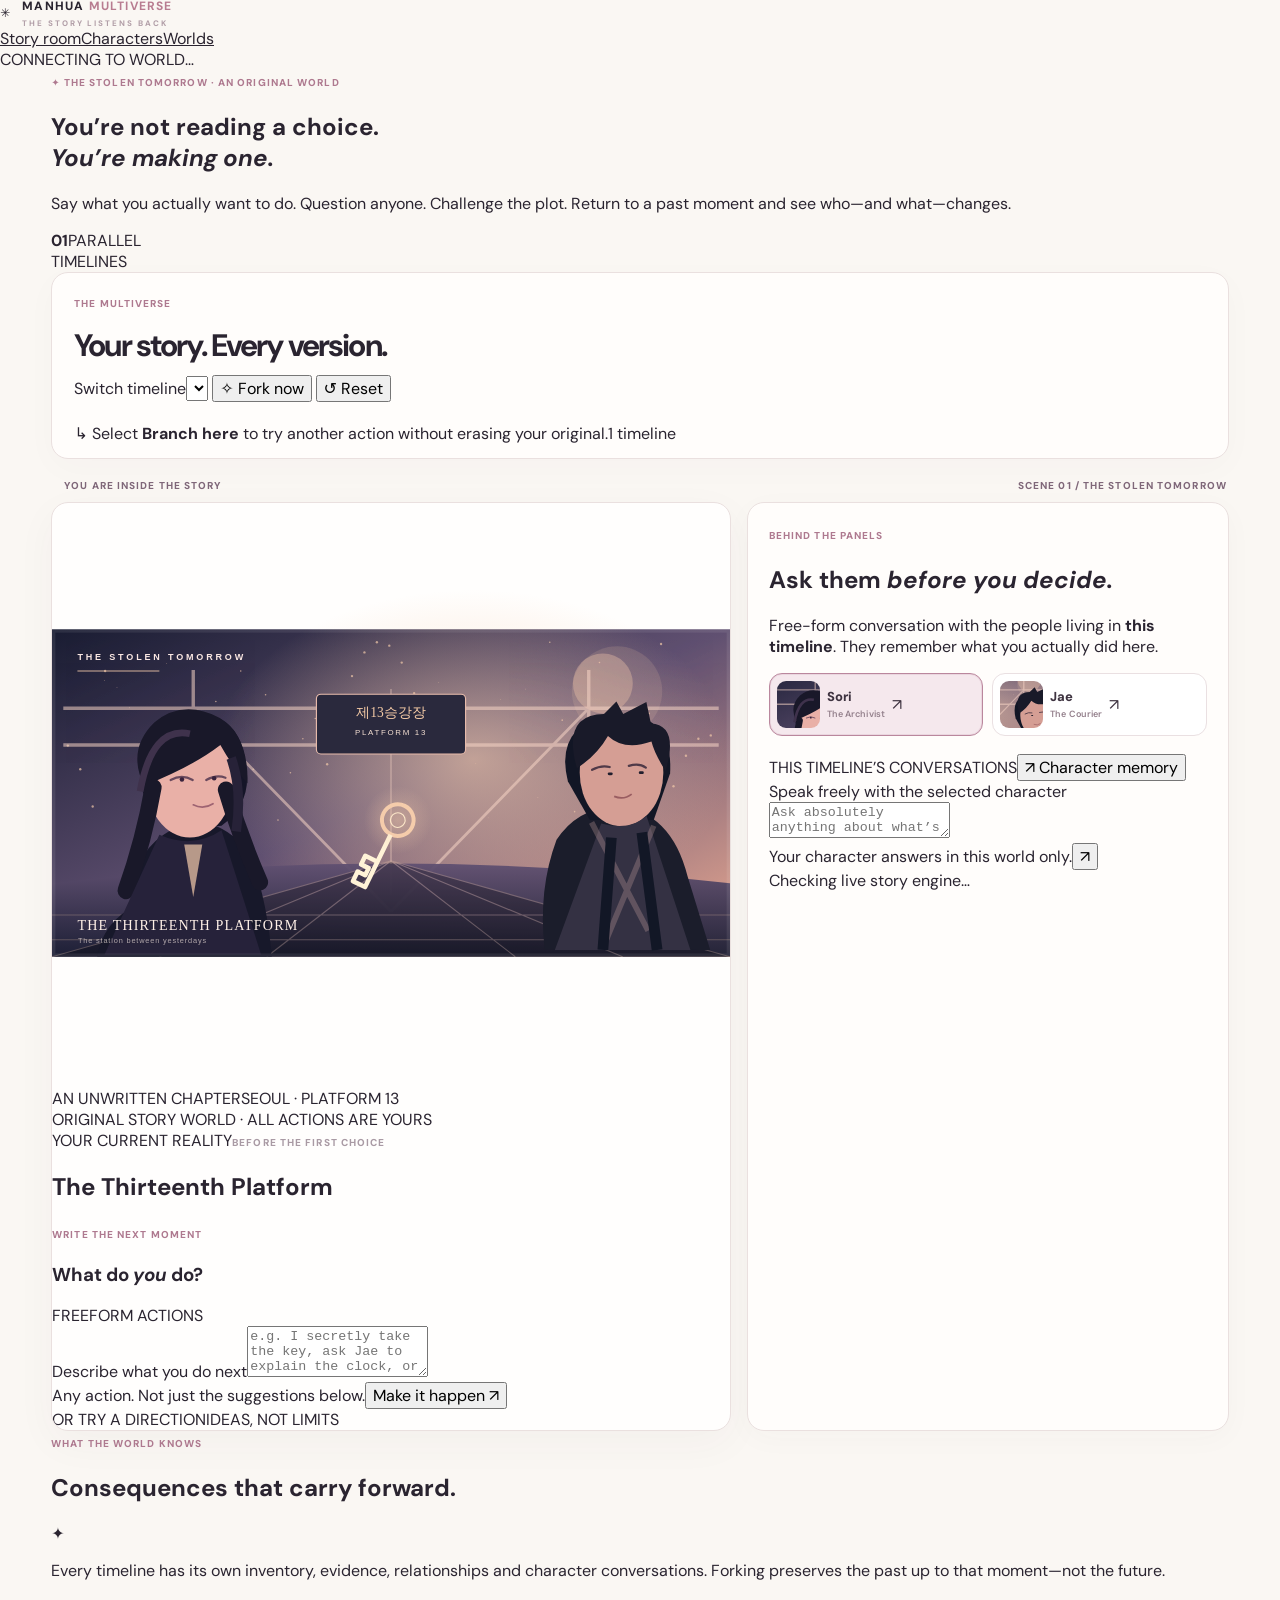
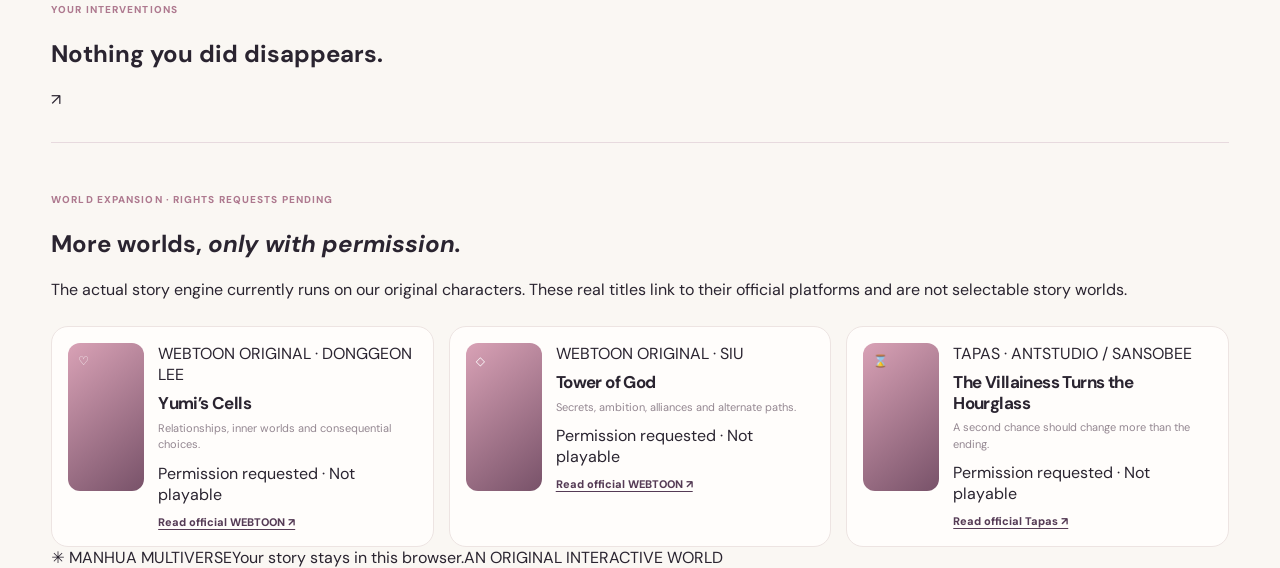
==== commit 48677caa: "feat(multiverse): replace demo UI with freeform action composer, true character chat, dynamic journa" ====
--- a/multiverse/index.html
+++ b/multiverse/index.html
@@ -1,74 +1,64 @@
 <!doctype html>
-<html lang="en">
-<head>
-  <meta charset="utf-8">
-  <meta name="viewport" content="width=device-width,initial-scale=1">
-  <meta name="theme-color" content="#faf7f3">
-  <meta name="description" content="Enter an original illustrated story, talk to characters, change decisions, and fork your own timeline.">
-  <title>Manhua Multiverse · The Stolen Tomorrow</title>
-  <link rel="stylesheet" href="./style.css">
-</head>
-<body>
-  <a class="skip" href="#experience">Skip to story</a>
-  <header class="site-header">
-    <div class="header-inner">
-      <a class="brand" href="./index.html" aria-label="Manhua Multiverse home">
-        <span class="brand-symbol" aria-hidden="true">✦</span><span>MANHUA <strong>MULTIVERSE</strong><small>EVERY CHOICE OPENS A WORLD</small></span>
-      </a>
-      <nav class="header-nav" aria-label="Page sections"><a class="nav-current" href="#experience">Read the story</a><a href="#conversation">Talk to characters</a><a href="#worlds">Discover worlds</a></nav>
-      <span class="header-label"><span class="status-dot"></span> ORIGINAL STORY · V1 PREVIEW</span>
-    </div>
-  </header>
-  <div class="shell">
-    <section class="page-intro" aria-label="Introduction">
-      <div><div class="eyebrow"><span class="eyebrow-line"></span> THE STOLEN TOMORROW</div><h1>Don't just read the story.<br><em>Change what happens next.</em></h1><p>Read one scene, make your choice, and ask the characters what they think. Every decision belongs to its own timeline.</p></div>
-      <div class="intro-note"><span>01 / 01</span><b>An original world.<br>Many possible tomorrows.</b><small>Your story saves in this browser.</small></div>
-    </section>
-    <div class="reader-layout">
-      <aside class="journey" id="journey" aria-label="Your story timeline">
-        <div class="journey-heading"><div><span class="section-kicker">YOUR MULTIVERSE</span><h2>Your path, <em>your choices.</em></h2></div><div class="journey-actions"><span id="branch-count" class="branch-count">01 TIMELINE</span><div class="select-wrap"><label class="sr-only" for="branch-select">Switch timeline</label><select id="branch-select"></select></div><button class="reset-btn" id="restart" type="button" title="Delete saved timelines"><span aria-hidden="true">↺</span> Start over</button></div></div>
-        <div id="timeline" class="timeline" aria-label="Horizontal story path. Branch here at any moment." aria-live="polite"></div>
-      </aside>
-      <main class="main-column" id="experience">
-        <div class="reading-progress"><span><span class="status-dot"></span> CURRENT SCENE</span><div><span id="scene-number">SCENE 01</span><span class="progress-divider">/</span><span>THE STOLEN TOMORROW</span></div></div>
-        <div class="reader-duo"><article class="scene-card" aria-labelledby="scene-title">
-          <div class="scene-media">
-            <img id="scene-image" src="./art/station.svg" alt="Original illustrated scene of Sori and Jae on the thirteenth platform in Seoul." width="1200" height="580" fetchpriority="high">
-            <div class="media-top"><span id="chapter" class="media-pill">PROLOGUE / 00</span><span id="scene-location" class="media-location">SEOUL · ONE MINUTE BEFORE MIDNIGHT</span></div>
-            <div class="media-credit">ORIGINAL FICTION & ILLUSTRATION · MANHUA MULTIVERSE</div>
-          </div>
-          <div class="story-body"><div class="story-overline"><span class="section-kicker">THE SCENE</span><span id="scene-step">YOUR FIRST CHOICE</span></div>
-            <h2 id="scene-title">The thirteenth platform</h2><p id="scene-text" class="scene-text"></p><blockquote id="scene-line"></blockquote>
-            <div class="choice-header"><div><span class="section-kicker">YOUR MOVE</span><h3 id="decision-title">What happens next?</h3></div><span id="choice-count" class="choice-count">02 PATHS</span></div>
-            <div id="choices" class="choices" aria-live="polite"></div>
-            <div id="ending-actions" class="ending-actions" hidden><span>You reached an ending. The story can still change.</span><button id="fork-ending" type="button" class="ending-fork">Try a different choice <span aria-hidden="true">↗</span></button></div>
-          </div>
-        </article>
-        <section id="conversation" class="conversation" aria-labelledby="conversation-title">
-          <div class="conversation-intro"><div><span class="section-kicker">BEHIND THE PANELS</span><h2 id="conversation-title">Ask them <em>before you decide.</em></h2><p>The characters answer from <strong>this timeline</strong>, not from another version of your story.</p></div><span class="conversation-badge">02 CHARACTERS</span></div>
-          <div class="talk-layout">
-            <div class="talk-controls">
-              <div class="cast" role="group" aria-label="Choose character">
-                <button type="button" class="cast-member selected" data-character="sori" aria-pressed="true"><span class="portrait sori" aria-hidden="true"></span><span class="cast-name">Sori<small>The Archivist</small></span><span class="cast-chevron" aria-hidden="true">↗</span></button>
-                <button type="button" class="cast-member" data-character="jae" aria-pressed="false"><span class="portrait jae" aria-hidden="true"></span><span class="cast-name">Jae<small>The Courier</small></span><span class="cast-chevron" aria-hidden="true">↗</span></button>
-              </div>
-              <p id="character-bio" class="character-bio"></p>
-              <span class="questions-label">WHAT WOULD YOU LIKE TO ASK?</span>
-              <div id="questions" class="questions"></div>
-            </div>
-            <div class="talk-reply"><div class="reply-heading"><span class="reply-icon" aria-hidden="true">❝</span><span id="reply-person">SORI · HER SIDE OF THE STORY</span></div><div id="reply" class="reply" role="status" aria-live="polite"></div><div class="talk-disclosure"><span class="status-dot"></span> Authored, decision-aware dialogue · Free-form AI chat is not enabled yet.</div></div>
-          </div>
-        </section></div>
-        <div class="micro-footer"><span id="save-status">Your decisions are stored in this browser.</span><span>YOUR UNIVERSE IS YOURS TO EXPLORE ↗</span></div>
-      </main>
-    </div>
-    <section id="worlds" class="worlds" aria-labelledby="worlds-title"><div class="worlds-intro"><span class="section-kicker">POSSIBLE FUTURE WORLDS</span><h2 id="worlds-title">Explore real stories.<br><em>For now, on their official platforms.</em></h2><p>We have contacted the rights teams about a limited pilot. These titles are <strong>not imported or interactive here</strong> unless the appropriate permissions are granted.</p></div><div class="world-cards">
-      <article class="world-card yumi-original-card"><a class="official-cover-link" href="https://www.webtoons.com/en/slice-of-life/yumi-cell/list?title_no=478" target="_blank" rel="noopener noreferrer" aria-label="View Yumi's Cells on official WEBTOON"><img class="official-cover" src="https://www.koreadaily.com/data/photo/originals/2021/11/03/100837331.jpg" alt="Original Yumi's Cells cover showing Yumi and her animated cells" loading="lazy" referrerpolicy="no-referrer" width="512" height="512"><span class="official-cover-fallback" aria-hidden="true">♡</span></a><div><span class="world-publisher">WEBTOON ORIGINAL · DONGGEON LEE</span><h3>Yumi's Cells</h3><p>Emotions, relationships, and decisions.</p><span class="pending">PERMISSIONS REQUESTED · COVER REFERENCE ONLY</span><small class="cover-credit">Original art © Donggeon Lee · WEBTOON. Displayed from a third-party editorial source as a local concept reference; not licensed for our product.</small><a href="https://www.webtoons.com/en/slice-of-life/yumi-cell/list?title_no=478" target="_blank" rel="noopener noreferrer">Official WEBTOON ↗</a></div></article>
-      <article class="world-card"><div class="world-mark c-two">02<span>◇</span></div><div><span class="world-publisher">WEBTOON ORIGINAL · SIU</span><h3>Tower of God</h3><p>Characters, secrets, and branching worlds.</p><span class="pending">PERMISSIONS REQUESTED</span><a href="https://www.webtoons.com/en/fantasy/tower-of-god/list?title_no=95" target="_blank" rel="noopener noreferrer">Official WEBTOON ↗</a></div></article>
-      <article class="world-card"><div class="world-mark c-three">03<span>⌛</span></div><div><span class="world-publisher">TAPAS · ANTSTUDIO / SANSOBEE</span><h3>The Villainess Turns the Hourglass</h3><p>Time, consequences, and second chances.</p><span class="pending">PERMISSIONS REQUESTED</span><a href="https://tapas.io/series/the-villainess-turns-the-hourglass/info" target="_blank" rel="noopener noreferrer">Official Tapas ↗</a></div></article>
-    </div></section>
-    <footer class="site-footer"><span>✦ MANHUA MULTIVERSE</span><span>One original story. Infinite conversations worth imagining.</span></footer>
-  </div>
-  <script type="module" src="./app.mjs"></script>
-</body>
-</html>+<html lang="en"><head>
+<meta charset="utf-8"><meta name="viewport" content="width=device-width,initial-scale=1">
+<meta name="theme-color" content="#fcfaf7">
+<meta name="description" content="Enter an original story world. Speak freely with characters, change any decision, fork timelines and watch consequences unfold.">
+<title>Manhua Multiverse — Enter the story</title><link rel="stylesheet" href="./style.css">
+</head><body>
+<a class="skip" href="#experience">Skip to the interactive story</a>
+<header class="topbar"><div class="topbar-inner">
+<a class="brand" href="./" aria-label="Manhua Multiverse home"><span class="brand-icon">✳</span><span>MANHUA <strong>MULTIVERSE</strong><small>THE STORY LISTENS BACK</small></span></a>
+<nav class="nav" aria-label="Main navigation"><a href="#experience">Story room</a><a href="#conversation">Characters</a><a href="#worlds">Worlds</a></nav>
+<span class="server-mode" id="server-mode" role="status"><span class="mode-light"></span> CONNECTING TO WORLD…</span>
+</div></header>
+<div class="shell">
+<section class="intro">
+<div><span class="eyebrow">✦ THE STOLEN TOMORROW · AN ORIGINAL WORLD</span><h1>You’re not reading a choice.<br><em>You’re making one.</em></h1><p>Say what you actually want to do. Question anyone. Challenge the plot. Return to a past moment and see who—and what—changes.</p></div>
+<div class="intro-metric"><strong id="total-worlds">01</strong><span>PARALLEL<br>TIMELINES</span></div>
+</section>
+<section id="journey" class="journey" aria-label="Your parallel timelines">
+<div class="journey-top"><div><span class="eyebrow">THE MULTIVERSE</span><h2>Your story. Every version.</h2></div><div class="journey-tools">
+<label for="branch-select" class="visually-hidden">Switch timeline</label><select id="branch-select"></select>
+<button type="button" id="fork-now" class="subtle">✧ Fork now</button>
+<button type="button" id="restart" class="subtle danger">↺ Reset</button>
+</div></div>
+<div class="timeline" id="timeline" aria-label="Story moments and branching points"></div>
+<div class="journey-foot"><span>↳ Select <b>Branch here</b> to try another action without erasing your original.</span><span id="branch-count">1 timeline</span></div>
+</section>
+<div class="reading-progress" id="experience"><span><span class="tiny-dot"></span> YOU ARE INSIDE THE STORY</span><span id="scene-number">SCENE 01 / THE STOLEN TOMORROW</span></div>
+<div class="reader-duo">
+<main class="scene-card" aria-labelledby="scene-title">
+<div class="scene-art"><img id="scene-image" alt="Original illustrated scene of the mysterious thirteenth railway platform." src="./art/station.svg" width="1200" height="580" fetchpriority="high"><div class="scene-top"><span id="chapter" class="scene-tag">AN UNWRITTEN CHAPTER</span><span id="scene-location" class="scene-location">SEOUL · PLATFORM 13</span></div><div class="scene-art-foot">ORIGINAL STORY WORLD · ALL ACTIONS ARE YOURS</div></div>
+<div class="scene-content">
+<div class="scene-label"><span>YOUR CURRENT REALITY</span><span id="scene-step">BEFORE THE FIRST CHOICE</span></div>
+<h2 id="scene-title">The Thirteenth Platform</h2><p id="scene-text" class="scene-text"></p>
+<div class="last-consequence" id="last-consequence" hidden><span class="consequence-dot">✦</span><span id="last-consequence-text"></span></div>
+<div class="action-area"><div class="area-header"><div><span class="eyebrow">WRITE THE NEXT MOMENT</span><h3>What do <em>you</em> do?</h3></div><span class="freeform-label">FREEFORM ACTIONS</span></div>
+<form id="action-form"><label for="action-input" class="visually-hidden">Describe what you do next</label><textarea id="action-input" rows="3" maxlength="700" placeholder="e.g. I secretly take the key, ask Jae to explain the clock, or walk away and search for someone else…" required></textarea><div class="composer-bottom"><span>Any action. Not just the suggestions below.</span><button type="submit" id="action-submit" class="primary">Make it happen <span>↗</span></button></div></form>
+<div class="suggest-heading"><span>OR TRY A DIRECTION</span><span>IDEAS, NOT LIMITS</span></div><div id="choices" class="choices" aria-label="Optional action prompts"></div>
+<p class="action-error" id="action-error" role="alert" hidden></p>
+</div></div></main>
+<aside class="conversation" id="conversation" aria-labelledby="conversation-title">
+<div class="talk-header"><span class="eyebrow">BEHIND THE PANELS</span><h2 id="conversation-title">Ask them <em>before you decide.</em></h2><p>Free-form conversation with the people living in <strong>this timeline</strong>. They remember what you actually did here.</p></div>
+<div class="cast" role="group" aria-label="Choose who to speak with">
+<button type="button" class="cast-member selected" data-character="sori" aria-pressed="true"><span class="portrait sori" aria-hidden="true"></span><span class="cast-name">Sori<small>The Archivist</small></span><span class="cast-state">↗</span></button>
+<button type="button" class="cast-member" data-character="jae" aria-pressed="false"><span class="portrait jae" aria-hidden="true"></span><span class="cast-name">Jae<small>The Courier</small></span><span class="cast-state">↗</span></button>
+</div><p id="character-bio" class="character-bio"></p>
+<div class="chat-heading"><span>THIS TIMELINE’S CONVERSATIONS</span><button type="button" id="chat-context" class="inline-btn" title="Conversation memory is local to the current timeline">↗ Character memory</button></div>
+<div id="chat-log" class="chat-log" aria-live="polite" aria-label="Conversation history"></div>
+<form id="chat-form" class="chat-composer"><label for="chat-input" class="visually-hidden">Speak freely with the selected character</label><textarea id="chat-input" rows="2" maxlength="900" placeholder="Ask absolutely anything about what’s happening…" required></textarea><div><span id="chat-helper">Your character answers in this world only.</span><button type="submit" id="chat-submit" class="chat-send" aria-label="Send message">↗</button></div></form>
+<p class="chat-error" id="chat-error" role="alert" hidden></p><div class="mode-disclaimer" id="mode-disclaimer">Checking live story engine…</div>
+</aside>
+</div>
+<section class="lower" aria-label="World state and story record">
+<article class="details-card"><div class="details-title"><div><span class="eyebrow">WHAT THE WORLD KNOWS</span><h2>Consequences that carry forward.</h2></div><span class="small-symbol">✦</span></div><div class="fact-grid" id="facts"></div><p>Every timeline has its own inventory, evidence, relationships and character conversations. Forking preserves the past up to that moment—not the future.</p></article>
+<article class="details-card story-journal"><div class="details-title"><div><span class="eyebrow">YOUR INTERVENTIONS</span><h2>Nothing you did disappears.</h2></div><span class="small-symbol">↗</span></div><div id="journal" class="journal"></div></article>
+</section>
+<section class="worlds" id="worlds"><div class="worlds-head"><span class="eyebrow">WORLD EXPANSION · RIGHTS REQUESTS PENDING</span><h2>More worlds, <em>only with permission.</em></h2><p>The actual story engine currently runs on our original characters. These real titles link to their official platforms and are not selectable story worlds.</p></div>
+<div class="world-cards">
+<article class="world-card"><div class="world-mark yumi">♡</div><div><span class="world-rights">WEBTOON ORIGINAL · DONGGEON LEE</span><h3>Yumi’s Cells</h3><p>Relationships, inner worlds and consequential choices.</p><span class="world-pending">Permission requested · Not playable</span><a target="_blank" rel="noopener noreferrer" href="https://www.webtoons.com/en/slice-of-life/yumi-cell/list?title_no=478">Read official WEBTOON ↗</a></div></article>
+<article class="world-card"><div class="world-mark tower">◇</div><div><span class="world-rights">WEBTOON ORIGINAL · SIU</span><h3>Tower of God</h3><p>Secrets, ambition, alliances and alternate paths.</p><span class="world-pending">Permission requested · Not playable</span><a target="_blank" rel="noopener noreferrer" href="https://www.webtoons.com/en/fantasy/tower-of-god/list?title_no=95">Read official WEBTOON ↗</a></div></article>
+<article class="world-card"><div class="world-mark hourglass">⌛</div><div><span class="world-rights">TAPAS · ANTSTUDIO / SANSOBEE</span><h3>The Villainess Turns the Hourglass</h3><p>A second chance should change more than the ending.</p><span class="world-pending">Permission requested · Not playable</span><a target="_blank" rel="noopener noreferrer" href="https://tapas.io/series/the-villainess-turns-the-hourglass/info">Read official Tapas ↗</a></div></article>
+</div></section>
+<footer class="footer"><span>✳ MANHUA MULTIVERSE</span><span id="save-status">Your story stays in this browser.</span><span>AN ORIGINAL INTERACTIVE WORLD</span></footer>
+</div><script type="module" src="./live.mjs"></script></body></html>
--- a/multiverse/style.css
+++ b/multiverse/style.css
@@ -10,3 +10,78 @@
 @media(max-width:570px){html{scroll-padding-top:16px}.brand{font-size:10px}.brand-symbol{width:35px;height:35px}.brand small{font-size:7px}.header-inner{flex-wrap:wrap;gap:9px;padding-top:10px;padding-bottom:10px}.header-nav{order:2;width:100%;justify-content:space-around}.header-nav a{font-size:10px;padding:9px 9px}.page-intro{padding:32px 0 24px}.page-intro h1{font-size:36px}.page-intro p{font-size:12px}.reading-progress{font-size:8px}.scene-media{height:243px}.scene-media img{object-position:center center}.media-top{left:13px;top:13px;right:13px}.media-pill{font-size:8px;padding:7px 9px}.media-location{font-size:8px;max-width:120px}.media-credit{font-size:7px;bottom:8px;right:10px;max-width:150px;text-align:right}.story-body{padding:19px}.story-body h2{font-size:30px}.scene-text{font-size:13px}.story-body blockquote{font-size:15px}.choices{grid-template-columns:1fr}.choice{padding:14px}.conversation{padding:18px}.conversation-intro{align-items:flex-start}.conversation-badge{display:none}.conversation-intro h2{font-size:27px}.cast-member{gap:7px;padding:7px}.portrait{width:41px;height:46px;background-size:265px 130px}.portrait.sori{background-position:-17px -23px}.portrait.jae{background-position:-186px -23px}.cast-name{font-size:13px}.cast-name small{font-size:9px}.cast-chevron{font-size:12px}.questions{grid-template-columns:1fr 1fr}.question{padding:11px 9px;font-size:11px}.reply{font-size:18px}.talk-reply{padding:17px}.timeline{grid-template-columns:1fr}.world-cards{grid-template-columns:1fr}.world-card:last-child{grid-column:auto}.worlds{padding-top:30px}.site-footer,.micro-footer{flex-direction:column;gap:8px}.ending-actions{flex-direction:column;align-items:stretch}.ending-fork{white-space:normal}}
 @media(hover:hover){.reset-btn:hover,.fork-btn:hover{text-decoration-color:#996179}.world-card a:hover{color:#a36a87}}
 @media(prefers-reduced-motion:reduce){html{scroll-behavior:auto}*,*::before,*::after{scroll-behavior:auto!important;transition:none!important;animation:none!important}}
+
+
+/* V2 — storyboard workspace: time flows horizontally; dialogue is next to the scene */
+.page-intro{padding:29px 0 21px;align-items:center}
+.page-intro h1{font-size:clamp(30px,3vw,44px);line-height:1.1;margin:9px 0}
+.page-intro p{font-size:12px;max-width:750px}
+.intro-note{margin-left:auto}
+.reader-layout{display:block}
+.journey{position:static;display:block;padding:18px 22px 14px;border-radius:17px;margin:0 0 20px}
+.journey-heading{display:flex;justify-content:space-between;align-items:center;gap:16px;min-width:0}
+.journey-heading h2{margin:6px 0 0;font-size:21px;letter-spacing:-.045em;line-height:1.15}
+.journey-heading h2 br{display:none}
+.journey-actions{display:flex;align-items:center;gap:10px;min-width:0}
+.branch-count{white-space:nowrap;color:#a48192;font-size:10px;font-weight:800;letter-spacing:.09em}
+.journey .select-wrap{min-width:155px;max-width:275px}
+.journey .select-wrap select{padding:10px 28px 10px 12px;font-size:11px}
+.journey .select-wrap::after{top:5px}
+.journey .reset-btn{width:auto;margin:0;white-space:nowrap;padding:11px 14px;font-size:10px}
+.journey .timeline{display:flex;overflow-x:auto;overscroll-behavior-x:contain;gap:10px;margin:14px 0 0;padding:0 2px 7px;border:0;scroll-snap-type:x proximity;scrollbar-width:thin;scrollbar-color:#d4b9c5 transparent}
+.journey .moment{position:relative;flex:1 0 158px;min-width:158px;max-width:265px;padding:11px 12px;border:1px solid #e7dce1;background:#fffcfb;border-radius:11px;scroll-snap-align:start}
+.journey .moment::before{display:none}
+.journey .moment.current{background:#f7e9ef;border-color:#b78aa0;box-shadow:inset 0 0 0 1px #ba91a435}
+.journey .moment strong{font-size:11px;margin-bottom:4px}
+.journey .moment small{font-size:9.5px;overflow-wrap:anywhere}
+.journey .fork-btn{margin-top:6px;font-size:10px;min-height:20px}
+.main-column{min-width:0}
+.reading-progress{padding:0 2px 10px}
+.reader-duo{display:grid;grid-template-columns:minmax(0,1.17fr) minmax(315px,.83fr);align-items:stretch;gap:16px}
+.scene-card{min-width:0;display:flex;flex-direction:column;border-radius:17px}
+.scene-media{height:clamp(200px,21vw,294px)}
+.scene-media img{object-position:50% 47%}
+.story-body{padding:21px 23px 24px;display:flex;flex-direction:column;flex:1}
+.story-body h2{font-size:clamp(25px,2.25vw,34px);margin:10px 0}
+.scene-text{font-size:12px;line-height:1.7}
+.story-body blockquote{font-size:15px;margin:13px 0 15px;padding:4px 0 4px 13px}
+.choice-header{padding-top:13px;margin-top:auto}
+.choice-header h3{font-size:18px}
+.choices{grid-template-columns:1fr;gap:8px}
+.choice{padding:11px 13px;border-radius:11px;gap:11px}
+.choice-num{width:28px;height:28px;font-size:10px}
+.choice-copy strong{font-size:12px}
+.choice-copy small{font-size:10px;margin-top:3px}
+.arrow{font-size:19px}
+.conversation{margin-top:0;min-width:0;border-radius:17px;padding:20px 21px 18px;display:flex;flex-direction:column}
+.conversation-intro{align-items:flex-start;margin:0 0 17px}
+.conversation-intro h2{font-size:clamp(23px,2.12vw,32px);margin:8px 0}
+.conversation-intro p{font-size:12px;line-height:1.6}
+.conversation-badge{display:none}
+.talk-layout{display:flex;flex-direction:column;gap:13px;flex:1}
+.cast{grid-template-columns:1fr 1fr}
+.cast-member{padding:7px;gap:7px}
+.portrait{width:43px;height:47px;background-size:265px 130px}
+.portrait.sori{background-position:-17px -23px}
+.portrait.jae{background-position:-186px -23px}
+.cast-name{font-size:13px}
+.cast-name small{font-size:9px}
+.character-bio{margin:10px 0 8px;min-height:0;font-size:11px}
+.questions-label{margin:7px 0 9px}
+.questions{gap:7px}
+.question{padding:10px 11px;font-size:10.5px}
+.talk-reply{padding:17px;min-height:168px;margin-top:auto}
+.reply{font-size:clamp(16px,1.3vw,19px);line-height:1.53;margin:15px 0 auto;min-height:0}
+.talk-disclosure{margin-top:20px;padding-top:11px;font-size:9px}
+.micro-footer{padding:15px 2px 0}
+.official-cover-link{position:relative;min-width:92px;width:92px;display:block;align-self:stretch;background:#e8bd7a;border-radius:12px;overflow:hidden;text-decoration:none}
+.official-cover{position:absolute;inset:0;width:100%;height:100%;object-fit:cover;object-position:center;z-index:1}
+.official-cover-fallback{position:absolute;inset:0;display:grid;place-items:center;font-size:42px;color:#694b52}
+.official-cover-link.cover-error .official-cover{display:none}
+.cover-credit{display:block;color:#9f919a;font-size:9px;line-height:1.5;margin:8px 0}
+.worlds{margin-top:32px}
+@media(min-width:1500px){.reader-duo{grid-template-columns:minmax(0,1.19fr) minmax(0,.81fr)}.scene-media{height:300px}}
+@media(max-width:1140px){.reader-duo{grid-template-columns:minmax(0,1.05fr) minmax(290px,.95fr);gap:12px}.conversation{padding:17px}.story-body{padding:17px}.scene-media{height:215px}.cast{grid-template-columns:1fr}.portrait{width:39px;height:43px}.question{font-size:10px;padding:9px}}
+@media(max-width:800px){.journey{padding:16px;margin-bottom:15px}.reader-duo{grid-template-columns:1fr}.conversation{margin-top:0}.scene-media{height:clamp(220px,50vw,370px)}.story-body{padding:24px}.choices{grid-template-columns:repeat(2,minmax(0,1fr))}.cast{grid-template-columns:1fr 1fr}.conversation{padding:23px}.talk-layout{display:grid;grid-template-columns:1fr 1fr;gap:14px}.talk-reply{margin-top:0}.journey .timeline{display:flex;grid-template-columns:none}.journey .moment{padding:11px 12px}.journey-heading h2{font-size:20px}}
+@media(max-width:560px){.page-intro{padding:22px 0 19px}.page-intro h1{font-size:32px}.intro-note{display:none}.journey{padding:13px}.journey-heading{display:block}.journey-heading h2{margin:4px 0 13px;font-size:19px}.journey-actions{gap:7px}.branch-count{font-size:8px}.journey .select-wrap{flex:1;min-width:0}.journey .reset-btn{font-size:9px;padding:10px}.journey .timeline{margin-top:12px}.journey .moment{flex:0 0 168px}.reading-progress{font-size:8px}.scene-media{height:225px}.story-body{padding:20px}.choices{grid-template-columns:1fr}.conversation{padding:19px}.conversation-intro h2{font-size:26px}.talk-layout{display:flex;gap:14px}.talk-reply{min-height:170px}.cast{grid-template-columns:1fr 1fr}.world-cards{grid-template-columns:1fr}.world-card:last-child{grid-column:auto}.world-mark{width:76px;min-width:76px}}
+@media(prefers-reduced-motion:reduce){.journey .timeline{scroll-snap-type:none}}
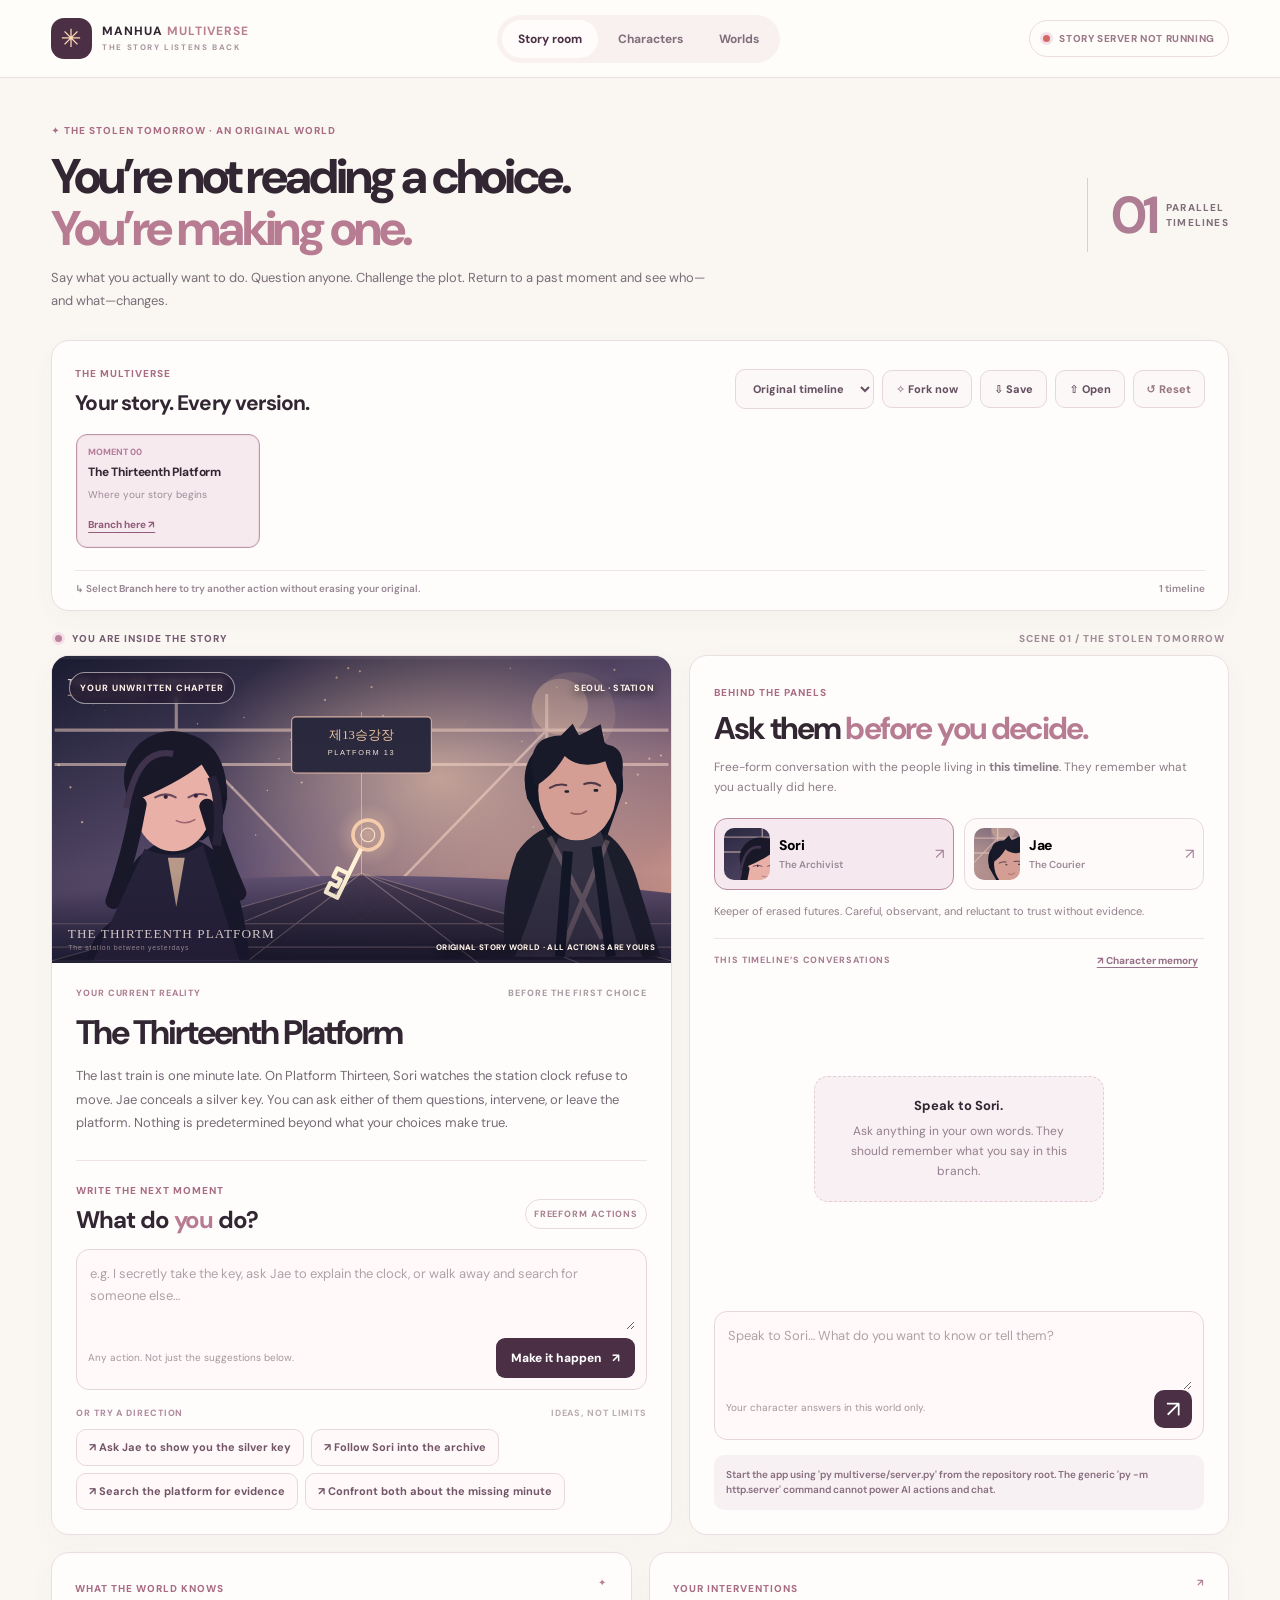
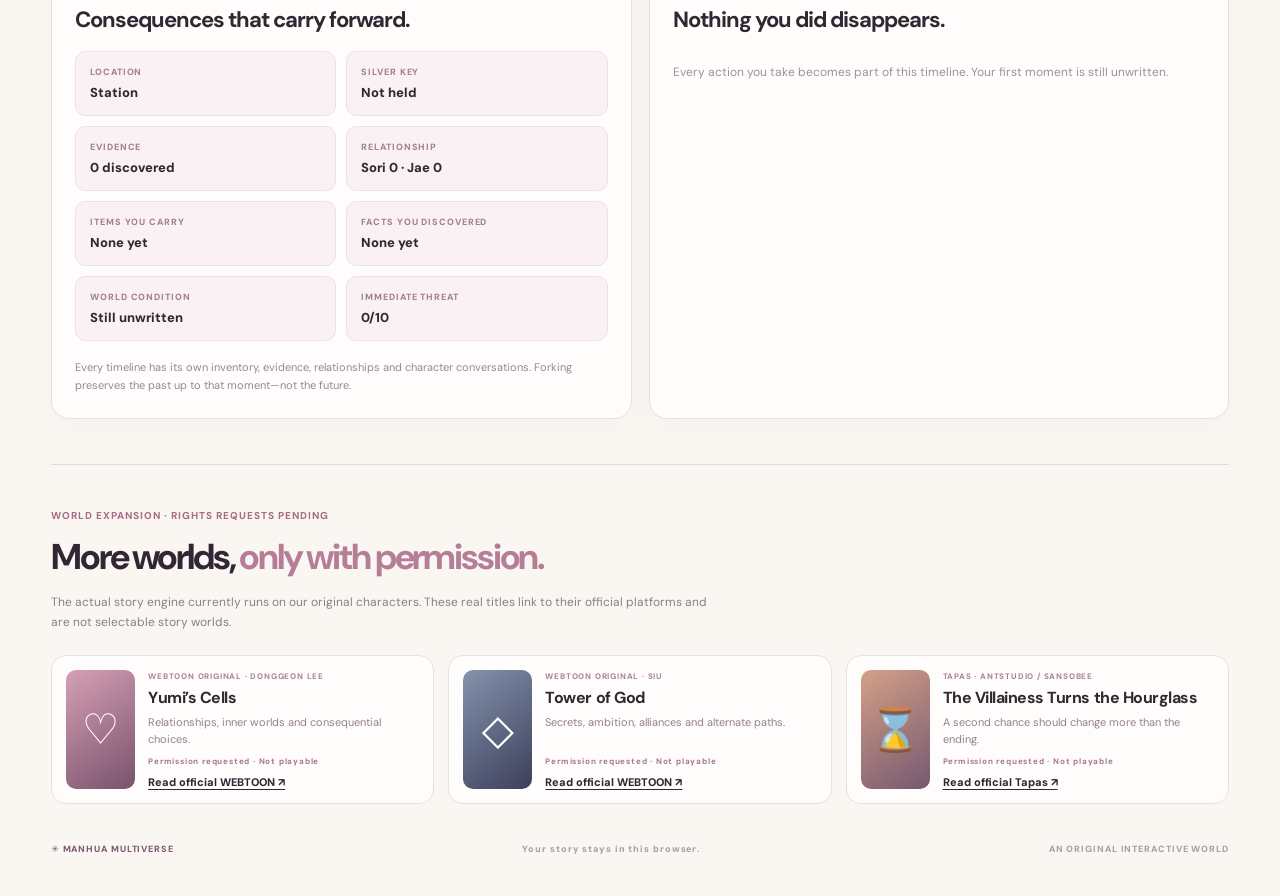
==== commit 7aa59306: "feat(multiverse): visible local story backup and restore controls" ====
--- a/multiverse/index.html
+++ b/multiverse/index.html
@@ -19,7 +19,7 @@
 <section id="journey" class="journey" aria-label="Your parallel timelines">
 <div class="journey-top"><div><span class="eyebrow">THE MULTIVERSE</span><h2>Your story. Every version.</h2></div><div class="journey-tools">
 <label for="branch-select" class="visually-hidden">Switch timeline</label><select id="branch-select"></select>
-<button type="button" id="fork-now" class="subtle">✧ Fork now</button>
+<button type="button" id="fork-now" class="subtle">✧ Fork now</button><button type="button" id="export-world" class="subtle" title="Download your timelines as JSON">⇩ Save</button><button type="button" id="import-world" class="subtle" title="Open a saved timelines JSON file">⇧ Open</button><input type="file" id="world-file" accept=".json,application/json" class="visually-hidden">
 <button type="button" id="restart" class="subtle danger">↺ Reset</button>
 </div></div>
 <div class="timeline" id="timeline" aria-label="Story moments and branching points"></div>
--- a/multiverse/style.css
+++ b/multiverse/style.css
@@ -1,87 +1,18 @@
 @import url("https://fonts.googleapis.com/css2?family=DM+Sans:wght@400;500;600;700;800&family=Manrope:wght@400;500;600;700;800&display=swap");
-:root{--paper:#faf7f3;--card:#fffefd;--ink:#2a2430;--muted:#776b76;--soft:#a4959e;--plum:#503548;--plum-dark:#382436;--rose:#b87c90;--rose-soft:#f6e8eb;--border:#eae0df;--ease:cubic-bezier(.23,1,.32,1);font-family:"DM Sans",Manrope,system-ui,sans-serif;color:var(--ink);background:var(--paper);font-synthesis:none}
-*{box-sizing:border-box}html{scroll-behavior:smooth;scroll-padding-top:100px}body{margin:0;min-width:300px}img{max-width:100%}button,select{font:inherit}button{cursor:pointer}a{color:inherit}button:focus-visible,a:focus-visible,select:focus-visible{outline:3px solid #9f7dc3;outline-offset:3px}.sr-only,.skip:not(:focus){position:absolute;clip:rect(0,0,0,0);height:1px;width:1px;overflow:hidden;white-space:nowrap}.skip:focus{position:fixed;z-index:99;top:8px;left:8px;padding:14px;background:white}
-.site-header{background:#fffdfb;border-bottom:1px solid var(--border)}.header-inner,.shell{max-width:1510px;margin:0 auto;padding-left:clamp(18px,4vw,65px);padding-right:clamp(18px,4vw,65px)}.header-inner{min-height:78px;display:flex;align-items:center;justify-content:space-between;gap:24px}.brand{display:inline-flex;gap:11px;align-items:center;text-decoration:none;color:var(--ink);font-size:12px;line-height:1.15;letter-spacing:.10em;font-weight:800;white-space:nowrap}.brand strong{color:var(--rose)}.brand small{display:block;margin-top:5px;color:#b29fa8;font-size:8px;letter-spacing:.24em}.brand-symbol{width:40px;height:40px;display:grid;place-items:center;border-radius:12px;background:var(--plum);color:#f5d9c5;font-size:26px;box-shadow:inset 0 -7px 17px #21102333}.header-nav{display:flex;align-items:center;gap:3px;padding:4px;background:#f8f1f1;border-radius:100px}.header-nav a{text-decoration:none;color:#847582;font-size:12px;font-weight:700;padding:10px 16px;border-radius:100px;transition:background .16s ease,color .16s ease}.header-nav a:hover,.header-nav a.nav-current{background:#fffdfa;color:var(--plum);box-shadow:0 2px 10px #6041520e}.header-label,.section-kicker,.eyebrow,.timeline-top span,.timeline-help,.reset-btn,.reading-progress,.story-overline,#scene-step,.choice-count,.questions-label,.conversation-badge,.reply-heading,.talk-disclosure,.world-publisher,.pending,.media-pill,.media-location,.media-credit,.micro-footer,.site-footer{font-size:10px;font-weight:800;letter-spacing:.11em}.header-label{display:flex;align-items:center;gap:7px;color:#9c8390;white-space:nowrap}.status-dot{display:inline-block;width:7px;height:7px;background:#bb8395;border-radius:50%;box-shadow:0 0 0 4px #f5e5e9;flex:none}.page-intro{display:flex;align-items:flex-end;justify-content:space-between;gap:32px;padding:54px 0 42px}.eyebrow,.section-kicker{color:#ae798f}.eyebrow-line{display:inline-block;width:25px;height:1px;background:#bf8ca0;vertical-align:middle;margin:0 12px 3px 0}.page-intro h1{font-size:clamp(36px,4.15vw,61px);line-height:1.09;letter-spacing:-.067em;font-weight:800;margin:16px 0}.page-intro h1 em,.journey h2 em,.conversation-intro h2 em,.worlds-intro h2 em{font-style:normal;color:#b77c8c}.page-intro p{max-width:630px;font-size:14px;line-height:1.75;color:var(--muted);margin:0}.intro-note{min-width:235px;align-self:center;border-left:1px solid #ded1d6;padding:5px 0 5px 24px}.intro-note span{color:#ba899b;font-size:10px;font-weight:800;letter-spacing:.2em}.intro-note b{display:block;margin:12px 0 8px;line-height:1.5;font-size:13px}.intro-note small{color:#9d8e99;font-size:11px}
-.reader-layout{display:grid;grid-template-columns:236px minmax(0,1fr);gap:23px;align-items:start}.journey{position:sticky;top:20px;background:#fffdfb;border:1px solid var(--border);padding:27px 22px 22px;border-radius:21px;box-shadow:0 9px 34px #51384c06}.journey-head{display:flex;align-items:center;justify-content:space-between}.small-diamond{color:#c19aaa}.journey h2{font-size:31px;letter-spacing:-.06em;line-height:1.14;margin:16px 0 12px}.journey-sub{font-size:12px;line-height:1.66;color:#8b7e88;margin:0 0 26px}.timeline-top{display:flex;align-items:center;justify-content:space-between;gap:5px;margin:0 0 11px}.timeline-top span:last-child{font-size:9px;letter-spacing:.03em;color:#b19daa}.select-wrap{position:relative}.select-wrap::after{content:"⌄";position:absolute;right:14px;top:9px;color:#ad7d96;pointer-events:none;font-size:22px}.select-wrap select{appearance:none;width:100%;border:1px solid #e6d5db;border-radius:11px;background:#fcf7f8;color:#5d475b;padding:13px 29px 13px 12px;line-height:1.45;font-size:12px;font-weight:700;min-width:0}.timeline{position:relative;margin:21px 0 14px;padding-left:20px;border-left:1px solid #eddde3}.moment{position:relative;padding:0 0 19px}.moment:last-child{padding-bottom:0}.moment::before{content:"";position:absolute;left:-25px;top:3px;width:9px;height:9px;border-radius:50%;border:2px solid #d7bdc6;background:#fffdfb}.moment.current::before{background:#9c627d;border-color:#9c627d;box-shadow:0 0 0 4px #f6e6ec}.moment strong{display:block;font-size:12px;line-height:1.35;margin-bottom:5px;letter-spacing:-.02em}.moment small{display:block;font-size:10px;line-height:1.5;color:#a08f9a}.fork-btn{font-size:11px;font-weight:800;color:#946079;padding:5px 0 2px;margin-top:5px;background:none;border:0;text-decoration:underline;text-decoration-color:#dbc2cc;text-underline-offset:4px}.fork-btn:disabled{opacity:.45;cursor:not-allowed}.timeline-help{font-size:10px;font-weight:500;letter-spacing:0;line-height:1.7;color:#958690}.reset-btn{border:1px solid #e7d9db;background:transparent;color:#806574;display:inline-flex;align-items:center;gap:7px;justify-content:center;width:100%;padding:12px;border-radius:11px;margin-top:10px}.reset-btn:hover{background:#f8eff1}
-.main-column{min-width:0}.reading-progress{display:flex;justify-content:space-between;align-items:center;gap:8px;color:#a38a96;padding:1px 5px 13px}.reading-progress>span{display:flex;align-items:center;gap:11px;color:#7f6779}.reading-progress .status-dot{width:6px;height:6px}.progress-divider{color:#d0bdc5;margin:0 8px}.scene-card{overflow:hidden;background:var(--card);border-radius:21px;border:1px solid var(--border);box-shadow:0 12px 42px #51384c0a}.scene-media{height:clamp(245px,32vw,450px);background:#383049;position:relative;overflow:hidden;isolation:isolate}.scene-media img{width:100%;height:100%;display:block;object-fit:cover;object-position:center center}.scene-media::after{content:"";position:absolute;inset:0;background:linear-gradient(180deg,#1d173828,transparent 33%,transparent 75%,#180e253a);pointer-events:none}.media-top{position:absolute;left:23px;right:23px;top:21px;display:flex;align-items:center;justify-content:space-between;gap:10px;z-index:1}.media-pill{padding:10px 13px;border:1px solid #ffffff9e;background:#24192a60;border-radius:100px;color:#fff5ec;backdrop-filter:blur(8px)}.media-location{color:#fff5ed;text-shadow:0 2px 8px #160d22;letter-spacing:.06em;text-align:right}.media-credit{position:absolute;bottom:13px;right:19px;color:#fff5ef;text-shadow:0 1px 6px #150a19;z-index:1;font-size:8px;letter-spacing:.09em}.story-body{padding:clamp(21px,3vw,38px)}.story-overline{display:flex;align-items:center;justify-content:space-between;gap:10px}#scene-step{color:#a99aa4}.story-body h2{font-weight:800;font-size:clamp(27px,3vw,44px);letter-spacing:-.06em;line-height:1.15;margin:14px 0}.scene-text{color:#6d6470;max-width:750px;line-height:1.8;font-size:14px;margin:0}.story-body blockquote{border-left:3px solid #bd849b;font-family:Georgia,serif;font-style:italic;color:#a26c83;font-size:17px;line-height:1.5;margin:22px 0 26px;padding:6px 0 6px 17px}.choice-header{display:flex;justify-content:space-between;align-items:center;margin-bottom:15px;gap:9px;padding-top:22px;border-top:1px solid #f0e8e7}.choice-header h3{font-size:21px;letter-spacing:-.045em;margin:5px 0 0}.choice-count{font-size:10px;letter-spacing:.09em;color:#a78e9b}.choices{display:grid;grid-template-columns:repeat(2,minmax(0,1fr));gap:12px}.choice{display:flex;align-items:center;gap:14px;border:1px solid #e7d9dc;background:#fbf6f5;border-radius:14px;padding:16px;min-width:0;text-align:left;color:var(--ink);transition:transform .15s var(--ease),border-color .15s ease,background .15s ease}.choice:first-child:not(:disabled){background:var(--plum);border-color:var(--plum);color:#fff}.choice:hover:not(:disabled){transform:translateY(-2px);border-color:#b58da0;background:#f6e8ec}.choice:first-child:hover:not(:disabled){background:var(--plum-dark);border-color:var(--plum-dark)}.choice:active:not(:disabled),.cast-member:active,.question:active{transform:scale(.98)}.choice:disabled{opacity:.5;cursor:not-allowed;background:#f7f5f4;color:#655760}.choice-num{font-weight:800;font-size:11px;flex:none;width:32px;height:32px;display:grid;place-items:center;border-radius:9px;border:1px solid currentColor;opacity:.8}.choice-copy{flex:1;min-width:0}.choice-copy strong{display:block;line-height:1.3;font-size:13px}.choice-copy small{display:block;margin-top:5px;font-size:11px;line-height:1.5;color:inherit;opacity:.75}.arrow{font-size:24px;flex:none;color:inherit;opacity:.8}.ending-actions{display:flex;justify-content:space-between;align-items:center;gap:14px;background:#f7edef;border-radius:13px;padding:14px;margin-top:9px}.ending-actions[hidden]{display:none}.ending-actions>span{font-size:12px;line-height:1.5;color:#846e7a}.ending-fork{padding:12px 17px;border:0;background:#503548;color:#fff;border-radius:10px;font-size:12px;font-weight:800;white-space:nowrap}
-.conversation{margin-top:21px;background:#fffdfb;border:1px solid var(--border);border-radius:21px;box-shadow:0 7px 30px #51384c07;padding:clamp(21px,3vw,34px)}.conversation-intro{display:flex;justify-content:space-between;gap:10px;align-items:center;margin-bottom:23px}.conversation-intro h2{font-size:clamp(22px,2.6vw,35px);letter-spacing:-.055em;line-height:1.15;margin:8px 0}.conversation-intro p{font-size:12px;color:#8f7d89;margin:0;line-height:1.6}.conversation-badge{white-space:nowrap;font-size:9px;color:#a48192;border:1px solid #e9d8dc;padding:10px 12px;border-radius:99px}.talk-layout{display:grid;grid-template-columns:minmax(0,1.1fr) minmax(0,.9fr);gap:22px}.talk-controls{min-width:0}.cast{display:grid;grid-template-columns:1fr 1fr;gap:9px}.cast-member{border:1px solid #eae0e2;background:#fff;border-radius:13px;display:flex;align-items:center;gap:10px;padding:9px;text-align:left;min-width:0;color:#3e3340;transition:transform .15s var(--ease),background .15s ease,border-color .15s ease}.cast-member:hover{border-color:#d2adbb;background:#fcf7f8}.cast-member.selected{background:#f5e8ed;border-color:#ba879d;box-shadow:inset 0 0 0 1px #ba879d30}.portrait{display:block;width:51px;height:57px;flex:none;background-color:#544159;background-image:url("./art/station.svg");background-size:320px 155px;background-repeat:no-repeat;border-radius:9px}.portrait.sori{background-position:-20px -30px}.portrait.jae{background-position:-224px -29px}.cast-name{font-size:15px;font-weight:800;line-height:1.2;min-width:0}.cast-name small{display:block;margin-top:5px;color:#94808c;font-weight:600;font-size:10px;letter-spacing:.01em}.cast-chevron{margin-left:auto;color:#a37e92;font-size:17px}.character-bio{font-size:11px;line-height:1.65;color:#877985;min-height:35px;margin:13px 0}.questions-label{color:#ad8498;display:block;margin:14px 0 10px}.questions{display:grid;grid-template-columns:1fr 1fr;gap:8px}.question{background:#fffbf9;text-align:left;border:1px solid #ebdfe1;color:#6b5162;border-radius:11px;padding:11px 12px;line-height:1.35;font-size:11px;font-weight:800;transition:background .15s ease,transform .15s var(--ease),border-color .15s ease}.question:hover{background:#f8eef1;border-color:#c8a1b1}.question.active{color:#fff;background:#503548;border-color:#503548}.talk-reply{display:flex;flex-direction:column;border-radius:15px;padding:21px;background:#f7eff1;min-width:0}.reply-heading{display:flex;align-items:center;gap:10px;color:#9a6b84;line-height:1.5}.reply-icon{display:grid;place-items:center;background:#e8d2dd;border-radius:11px;color:#845471;font-family:Georgia,serif;font-size:26px;width:34px;height:34px}.reply{font-family:Georgia,serif;color:#57414f;font-size:clamp(16px,1.45vw,20px);line-height:1.58;letter-spacing:-.018em;margin:20px 0 auto;min-height:80px}.talk-disclosure{border-top:1px solid #ead8df;padding-top:15px;margin-top:26px;display:flex;align-items:flex-start;gap:10px;color:#9d8793;letter-spacing:0;font-weight:600;line-height:1.55}.talk-disclosure .status-dot{margin-top:4px;width:6px;height:6px}.micro-footer{display:flex;justify-content:space-between;gap:10px;padding:19px 3px;color:#ab9ca5;font-size:9px;line-height:1.6}.worlds{border-top:1px solid #e7dade;margin-top:47px;padding-top:44px}.worlds-intro{max-width:760px}.worlds-intro h2{font-size:clamp(28px,3.1vw,44px);letter-spacing:-.06em;line-height:1.18;margin:10px 0 13px}.worlds-intro p{font-size:13px;line-height:1.7;color:#877987}.world-cards{display:grid;grid-template-columns:repeat(3,minmax(0,1fr));gap:15px;margin-top:26px}.world-card{padding:16px;display:flex;gap:14px;background:#fffdfb;border:1px solid #ede4e2;border-radius:17px;min-width:0}.world-mark{min-width:76px;width:76px;height:148px;display:flex;flex-direction:column;justify-content:space-between;padding:10px;color:#fff;font-weight:800;font-size:12px;border-radius:12px;background:linear-gradient(140deg,#d9a2b6,#785269)}.world-mark span{font-family:Georgia,serif;font-size:42px;text-align:center}.world-mark.c-two{background:linear-gradient(140deg,#8291ac,#41405c)}.world-mark.c-three{background:linear-gradient(140deg,#dba58e,#796077)}.world-card>div:last-child{display:flex;flex-direction:column;min-width:0}.world-publisher{font-size:8px;color:#a77f93;line-height:1.5}.world-card h3{font-size:17px;letter-spacing:-.035em;line-height:1.22;margin:8px 0 6px}.world-card p{color:#948791;line-height:1.5;font-size:11px;margin:0 0 10px}.pending{font-size:9px;color:#ae8198;letter-spacing:.04em;margin-top:auto}.world-card a{margin-top:10px;color:#553b55;font-size:11px;font-weight:800;text-underline-offset:3px;line-height:1.4}.site-footer{padding:45px 0 33px;display:flex;justify-content:space-between;gap:15px;color:#a699a1;font-size:9px;line-height:1.5}.site-footer span:first-child{color:#7e6579}
-@media(max-width:1180px){.header-label{display:none}.reader-layout{grid-template-columns:205px minmax(0,1fr);gap:17px}.journey{padding:22px 17px}.journey h2{font-size:27px}.world-cards{grid-template-columns:1fr 1fr}.world-card:last-child{grid-column:1/-1}.talk-layout{grid-template-columns:1fr}.talk-reply{min-height:170px}.scene-media{height:clamp(260px,34vw,410px)}}
-@media(max-width:810px){.header-inner{min-height:69px}.header-nav{gap:0}.header-nav a{padding:9px 10px;font-size:11px}.page-intro{padding:38px 0 28px}.page-intro h1{font-size:clamp(34px,6vw,46px)}.intro-note{display:none}.reader-layout{grid-template-columns:1fr}.journey{position:static;order:2}.main-column{order:1}.journey h2 br{display:none}.journey-sub{margin-bottom:16px}.timeline{display:grid;grid-template-columns:1fr 1fr;gap:10px 20px;border-left:0;padding:0}.moment{padding:12px;border:1px solid #eddee3;border-radius:11px}.moment::before{display:none}.moment.current{background:#f7eef1}.worlds{margin-top:30px}}
-@media(max-width:570px){html{scroll-padding-top:16px}.brand{font-size:10px}.brand-symbol{width:35px;height:35px}.brand small{font-size:7px}.header-inner{flex-wrap:wrap;gap:9px;padding-top:10px;padding-bottom:10px}.header-nav{order:2;width:100%;justify-content:space-around}.header-nav a{font-size:10px;padding:9px 9px}.page-intro{padding:32px 0 24px}.page-intro h1{font-size:36px}.page-intro p{font-size:12px}.reading-progress{font-size:8px}.scene-media{height:243px}.scene-media img{object-position:center center}.media-top{left:13px;top:13px;right:13px}.media-pill{font-size:8px;padding:7px 9px}.media-location{font-size:8px;max-width:120px}.media-credit{font-size:7px;bottom:8px;right:10px;max-width:150px;text-align:right}.story-body{padding:19px}.story-body h2{font-size:30px}.scene-text{font-size:13px}.story-body blockquote{font-size:15px}.choices{grid-template-columns:1fr}.choice{padding:14px}.conversation{padding:18px}.conversation-intro{align-items:flex-start}.conversation-badge{display:none}.conversation-intro h2{font-size:27px}.cast-member{gap:7px;padding:7px}.portrait{width:41px;height:46px;background-size:265px 130px}.portrait.sori{background-position:-17px -23px}.portrait.jae{background-position:-186px -23px}.cast-name{font-size:13px}.cast-name small{font-size:9px}.cast-chevron{font-size:12px}.questions{grid-template-columns:1fr 1fr}.question{padding:11px 9px;font-size:11px}.reply{font-size:18px}.talk-reply{padding:17px}.timeline{grid-template-columns:1fr}.world-cards{grid-template-columns:1fr}.world-card:last-child{grid-column:auto}.worlds{padding-top:30px}.site-footer,.micro-footer{flex-direction:column;gap:8px}.ending-actions{flex-direction:column;align-items:stretch}.ending-fork{white-space:normal}}
-@media(hover:hover){.reset-btn:hover,.fork-btn:hover{text-decoration-color:#996179}.world-card a:hover{color:#a36a87}}
-@media(prefers-reduced-motion:reduce){html{scroll-behavior:auto}*,*::before,*::after{scroll-behavior:auto!important;transition:none!important;animation:none!important}}
-
-
-/* V2 — storyboard workspace: time flows horizontally; dialogue is next to the scene */
-.page-intro{padding:29px 0 21px;align-items:center}
-.page-intro h1{font-size:clamp(30px,3vw,44px);line-height:1.1;margin:9px 0}
-.page-intro p{font-size:12px;max-width:750px}
-.intro-note{margin-left:auto}
-.reader-layout{display:block}
-.journey{position:static;display:block;padding:18px 22px 14px;border-radius:17px;margin:0 0 20px}
-.journey-heading{display:flex;justify-content:space-between;align-items:center;gap:16px;min-width:0}
-.journey-heading h2{margin:6px 0 0;font-size:21px;letter-spacing:-.045em;line-height:1.15}
-.journey-heading h2 br{display:none}
-.journey-actions{display:flex;align-items:center;gap:10px;min-width:0}
-.branch-count{white-space:nowrap;color:#a48192;font-size:10px;font-weight:800;letter-spacing:.09em}
-.journey .select-wrap{min-width:155px;max-width:275px}
-.journey .select-wrap select{padding:10px 28px 10px 12px;font-size:11px}
-.journey .select-wrap::after{top:5px}
-.journey .reset-btn{width:auto;margin:0;white-space:nowrap;padding:11px 14px;font-size:10px}
-.journey .timeline{display:flex;overflow-x:auto;overscroll-behavior-x:contain;gap:10px;margin:14px 0 0;padding:0 2px 7px;border:0;scroll-snap-type:x proximity;scrollbar-width:thin;scrollbar-color:#d4b9c5 transparent}
-.journey .moment{position:relative;flex:1 0 158px;min-width:158px;max-width:265px;padding:11px 12px;border:1px solid #e7dce1;background:#fffcfb;border-radius:11px;scroll-snap-align:start}
-.journey .moment::before{display:none}
-.journey .moment.current{background:#f7e9ef;border-color:#b78aa0;box-shadow:inset 0 0 0 1px #ba91a435}
-.journey .moment strong{font-size:11px;margin-bottom:4px}
-.journey .moment small{font-size:9.5px;overflow-wrap:anywhere}
-.journey .fork-btn{margin-top:6px;font-size:10px;min-height:20px}
-.main-column{min-width:0}
-.reading-progress{padding:0 2px 10px}
-.reader-duo{display:grid;grid-template-columns:minmax(0,1.17fr) minmax(315px,.83fr);align-items:stretch;gap:16px}
-.scene-card{min-width:0;display:flex;flex-direction:column;border-radius:17px}
-.scene-media{height:clamp(200px,21vw,294px)}
-.scene-media img{object-position:50% 47%}
-.story-body{padding:21px 23px 24px;display:flex;flex-direction:column;flex:1}
-.story-body h2{font-size:clamp(25px,2.25vw,34px);margin:10px 0}
-.scene-text{font-size:12px;line-height:1.7}
-.story-body blockquote{font-size:15px;margin:13px 0 15px;padding:4px 0 4px 13px}
-.choice-header{padding-top:13px;margin-top:auto}
-.choice-header h3{font-size:18px}
-.choices{grid-template-columns:1fr;gap:8px}
-.choice{padding:11px 13px;border-radius:11px;gap:11px}
-.choice-num{width:28px;height:28px;font-size:10px}
-.choice-copy strong{font-size:12px}
-.choice-copy small{font-size:10px;margin-top:3px}
-.arrow{font-size:19px}
-.conversation{margin-top:0;min-width:0;border-radius:17px;padding:20px 21px 18px;display:flex;flex-direction:column}
-.conversation-intro{align-items:flex-start;margin:0 0 17px}
-.conversation-intro h2{font-size:clamp(23px,2.12vw,32px);margin:8px 0}
-.conversation-intro p{font-size:12px;line-height:1.6}
-.conversation-badge{display:none}
-.talk-layout{display:flex;flex-direction:column;gap:13px;flex:1}
-.cast{grid-template-columns:1fr 1fr}
-.cast-member{padding:7px;gap:7px}
-.portrait{width:43px;height:47px;background-size:265px 130px}
-.portrait.sori{background-position:-17px -23px}
-.portrait.jae{background-position:-186px -23px}
-.cast-name{font-size:13px}
-.cast-name small{font-size:9px}
-.character-bio{margin:10px 0 8px;min-height:0;font-size:11px}
-.questions-label{margin:7px 0 9px}
-.questions{gap:7px}
-.question{padding:10px 11px;font-size:10.5px}
-.talk-reply{padding:17px;min-height:168px;margin-top:auto}
-.reply{font-size:clamp(16px,1.3vw,19px);line-height:1.53;margin:15px 0 auto;min-height:0}
-.talk-disclosure{margin-top:20px;padding-top:11px;font-size:9px}
-.micro-footer{padding:15px 2px 0}
-.official-cover-link{position:relative;min-width:92px;width:92px;display:block;align-self:stretch;background:#e8bd7a;border-radius:12px;overflow:hidden;text-decoration:none}
-.official-cover{position:absolute;inset:0;width:100%;height:100%;object-fit:cover;object-position:center;z-index:1}
-.official-cover-fallback{position:absolute;inset:0;display:grid;place-items:center;font-size:42px;color:#694b52}
-.official-cover-link.cover-error .official-cover{display:none}
-.cover-credit{display:block;color:#9f919a;font-size:9px;line-height:1.5;margin:8px 0}
-.worlds{margin-top:32px}
-@media(min-width:1500px){.reader-duo{grid-template-columns:minmax(0,1.19fr) minmax(0,.81fr)}.scene-media{height:300px}}
-@media(max-width:1140px){.reader-duo{grid-template-columns:minmax(0,1.05fr) minmax(290px,.95fr);gap:12px}.conversation{padding:17px}.story-body{padding:17px}.scene-media{height:215px}.cast{grid-template-columns:1fr}.portrait{width:39px;height:43px}.question{font-size:10px;padding:9px}}
-@media(max-width:800px){.journey{padding:16px;margin-bottom:15px}.reader-duo{grid-template-columns:1fr}.conversation{margin-top:0}.scene-media{height:clamp(220px,50vw,370px)}.story-body{padding:24px}.choices{grid-template-columns:repeat(2,minmax(0,1fr))}.cast{grid-template-columns:1fr 1fr}.conversation{padding:23px}.talk-layout{display:grid;grid-template-columns:1fr 1fr;gap:14px}.talk-reply{margin-top:0}.journey .timeline{display:flex;grid-template-columns:none}.journey .moment{padding:11px 12px}.journey-heading h2{font-size:20px}}
-@media(max-width:560px){.page-intro{padding:22px 0 19px}.page-intro h1{font-size:32px}.intro-note{display:none}.journey{padding:13px}.journey-heading{display:block}.journey-heading h2{margin:4px 0 13px;font-size:19px}.journey-actions{gap:7px}.branch-count{font-size:8px}.journey .select-wrap{flex:1;min-width:0}.journey .reset-btn{font-size:9px;padding:10px}.journey .timeline{margin-top:12px}.journey .moment{flex:0 0 168px}.reading-progress{font-size:8px}.scene-media{height:225px}.story-body{padding:20px}.choices{grid-template-columns:1fr}.conversation{padding:19px}.conversation-intro h2{font-size:26px}.talk-layout{display:flex;gap:14px}.talk-reply{min-height:170px}.cast{grid-template-columns:1fr 1fr}.world-cards{grid-template-columns:1fr}.world-card:last-child{grid-column:auto}.world-mark{width:76px;min-width:76px}}
-@media(prefers-reduced-motion:reduce){.journey .timeline{scroll-snap-type:none}}
+:root{font-family:"DM Sans",Manrope,system-ui,sans-serif;color:#312632;background:#faf7f3;font-synthesis:none;--plum:#4b3045;--plum-deep:#392238;--ink:#312632;--sub:#796d77;--rose:#a96c85;--rose-light:#f5e7ec;--line:#e9dfe0;--paper:#fffdfb;--ease:cubic-bezier(.23,1,.32,1)}
+*{box-sizing:border-box}html{scroll-behavior:smooth;scroll-padding-top:20px}body{margin:0;min-width:320px}button,textarea,select{font:inherit}button{cursor:pointer}button:disabled{cursor:not-allowed;opacity:.6}a{color:inherit}textarea,select{color:var(--ink)}:is(button,textarea,select,a):focus-visible{outline:3px solid #ab85c7;outline-offset:3px}.visually-hidden,.skip:not(:focus){position:absolute;clip:rect(0,0,0,0);width:1px;height:1px;overflow:hidden;white-space:nowrap}.skip:focus{position:fixed;z-index:100;top:10px;left:10px;background:white;padding:12px}
+.topbar{background:#fffdfa;border-bottom:1px solid var(--line)}.topbar-inner,.shell{max-width:1520px;padding-left:clamp(16px,4vw,62px);padding-right:clamp(16px,4vw,62px);margin:auto}.topbar-inner{min-height:77px;display:flex;gap:30px;align-items:center;justify-content:space-between}.brand{display:flex;align-items:center;gap:10px;text-decoration:none;line-height:1.12;font-weight:800;font-size:12px;letter-spacing:.08em;white-space:nowrap}.brand strong{color:#b97e93}.brand small{display:block;margin-top:4px;letter-spacing:.2em;font-size:8px;color:#a996a0}.brand-icon{display:grid;place-items:center;width:41px;height:41px;background:#4b3045;color:#ffdbb8;border-radius:13px;font-size:25px}.nav{display:flex;gap:4px;padding:5px;background:#f8f1f0;border-radius:100px}.nav a{text-decoration:none;font-size:12px;font-weight:700;color:#826d7c;padding:11px 16px;border-radius:100px;transition:background .16s ease,color .16s ease}.nav a:hover,.nav a:first-child{background:#fffcfb;color:#4b3045}.server-mode{font-size:10px;color:#9b7889;border:1px solid #eddce2;padding:11px 13px;border-radius:99px;letter-spacing:.06em;font-weight:800;white-space:nowrap}.mode-light,.tiny-dot{display:inline-block;width:7px;height:7px;border-radius:50%;margin-right:7px;background:#bd839b;box-shadow:0 0 0 3px #f4e0e8}.server-mode.live .mode-light{background:#62a580;box-shadow:0 0 0 3px #e1f3e7}.server-mode.disconnected .mode-light{background:#d16a67}
+.eyebrow,.reading-progress,.journey-foot,.scene-label,.scene-tag,.scene-location,.scene-art-foot,.suggest-heading,.freeform-label,.chat-heading,.mode-disclaimer,.world-rights,.world-pending,.footer,.fact-name,.journal-time,.details-title>.small-symbol{font-size:10px;font-weight:800;letter-spacing:.1em}.eyebrow{color:var(--rose)}.intro{display:flex;justify-content:space-between;gap:20px;padding:40px 0 28px;align-items:center}.intro h1{font-size:clamp(32px,3.8vw,55px);font-weight:800;letter-spacing:-.065em;line-height:1.06;margin:12px 0 13px}.intro h1 em,.details-title h2 em,.worlds-head h2 em{color:#b77b92;font-style:normal}.intro p{margin:0;color:var(--sub);font-size:13px;line-height:1.73;max-width:670px}.intro-metric{border-left:1px solid #dccdd3;padding:3px 0 3px 23px;display:flex;align-items:center;gap:12px}.intro-metric strong{font-size:52px;letter-spacing:-.09em;color:#ae7d94}.intro-metric span{font-size:10px;font-weight:800;letter-spacing:.12em;color:#806f7b;line-height:1.5}
+.journey{background:var(--paper);border:1px solid var(--line);border-radius:18px;padding:20px 23px 12px;box-shadow:0 8px 24px #50344408}.journey-top{display:flex;align-items:center;justify-content:space-between;gap:16px}.journey-top h2{font-size:21px;letter-spacing:-.04em;margin:7px 0 0}.journey-tools{display:flex;gap:8px;align-items:center}.journey-tools select,.subtle{border:1px solid #e5d7dd;background:#fdf8f8;color:#655062;padding:11px 13px;border-radius:10px;font-size:11px;font-weight:800;white-space:nowrap}.journey-tools select{max-width:205px}.subtle:hover{background:#f5e5ea}.subtle.danger{color:#967780}.timeline{display:flex;align-items:stretch;overflow-x:auto;gap:10px;overscroll-behavior-x:contain;scroll-snap-type:x proximity;scrollbar-width:thin;scrollbar-color:#d5bbc6 transparent;margin:16px 0 12px;padding:1px 1px 10px}.moment{flex:0 0 184px;max-width:240px;scroll-snap-align:start;min-width:0;background:#fffcfb;border:1px solid #e9dee2;border-radius:11px;padding:11px;display:flex;flex-direction:column;gap:7px}.moment.current{background:#f7eaef;border-color:#bf96a7;box-shadow:inset 0 0 0 1px #b3899b26}.moment strong{font-size:12px;line-height:1.3;letter-spacing:-.015em}.moment small{font-size:10px;color:#9e8b97;line-height:1.4;overflow-wrap:anywhere;flex:1}.moment .moment-index{font-size:9px;font-weight:800;color:#b57d98}.fork-btn{background:none;border:0;text-align:left;padding:5px 0;color:#925d7b;font-size:10px;font-weight:800;text-decoration:underline;text-underline-offset:4px;margin-top:4px}.journey-foot{border-top:1px solid #eee5e6;padding:11px 0 2px;color:#978793;font-weight:600;letter-spacing:0;display:flex;gap:15px;justify-content:space-between;line-height:1.4}
+.reading-progress{display:flex;justify-content:space-between;gap:12px;color:#9f8c96;padding:21px 4px 10px}.reading-progress span:first-child{color:#735b70}
+.reader-duo{display:grid;grid-template-columns:minmax(0,1.07fr) minmax(320px,.93fr);gap:17px;align-items:stretch}.scene-card,.conversation,.details-card{min-width:0;background:var(--paper);border:1px solid var(--line);border-radius:18px;box-shadow:0 8px 30px #51374608;overflow:hidden}.scene-card{display:flex;flex-direction:column}.scene-art{height:clamp(214px,24vw,335px);position:relative;overflow:hidden;background:#302943}.scene-art>img{width:100%;height:100%;display:block;object-fit:cover;object-position:center}.scene-art::after{content:"";position:absolute;inset:0;pointer-events:none;background:linear-gradient(180deg,#1b132730,transparent 32%,transparent 70%,#1a102b4d)}.scene-top{position:absolute;top:16px;left:17px;right:17px;z-index:1;display:flex;justify-content:space-between;align-items:center;gap:8px}.scene-tag{border:1px solid #fff8;border-radius:99px;background:#22152b80;color:#fff3e9;padding:9px 10px;font-size:9px;backdrop-filter:blur(4px)}.scene-location{color:#fff3e9;text-align:right;text-shadow:0 2px 9px #111;letter-spacing:.06em;font-size:9px}.scene-art-foot{position:absolute;z-index:1;bottom:11px;right:16px;color:#fff4ea;font-size:8px;letter-spacing:.04em;text-shadow:0 2px 7px #111}.scene-content{padding:24px;display:flex;flex-direction:column;flex:1}.scene-label{display:flex;justify-content:space-between;gap:10px;color:#ae7e93;font-size:9px}.scene-label span:last-child{color:#a99ca4;text-align:right}.scene-content h2{font-size:clamp(24px,2.65vw,39px);line-height:1.15;letter-spacing:-.06em;margin:14px 0 12px}.scene-text{font-size:13px;line-height:1.83;color:#756a74;margin:0;max-width:740px}.last-consequence{border-left:3px solid #b57e9d;background:#f7edf1;color:#6b4d60;border-radius:0 10px 10px 0;padding:11px 14px;margin-top:18px;display:flex;gap:11px;font-size:12px;line-height:1.55}.last-consequence[hidden]{display:none}.consequence-dot{color:#ad708d;font-size:16px;flex:none}
+.action-area{margin-top:auto;padding-top:25px}.area-header{display:flex;align-items:center;justify-content:space-between;gap:10px;padding-top:17px;border-top:1px solid #efe4e6}.area-header h3{margin:5px 0 14px;font-size:24px;letter-spacing:-.045em}.area-header h3 em,.talk-header h2 em{font-style:normal;color:#b77b92}.freeform-label{font-size:9px;border:1px solid #ebd9e0;border-radius:99px;padding:8px;color:#a77f91}
+#action-form,.chat-composer{background:#fffaf9;border:1px solid #e5d6dc;border-radius:13px;padding:11px}#action-input,#chat-input{resize:vertical;display:block;width:100%;background:transparent;border:0;outline:0;font-size:13px;line-height:1.65;min-height:67px;max-height:200px}#action-input::placeholder,#chat-input::placeholder{color:#afa1aa}.composer-bottom{display:flex;justify-content:space-between;align-items:center;gap:13px;margin-top:8px}.composer-bottom>span{color:#a2969e;font-size:10px;line-height:1.4}.primary{border:0;background:#4b3045;color:#fff;border-radius:9px;padding:12px 15px;display:flex;align-items:center;gap:10px;font-weight:800;font-size:12px;white-space:nowrap;transition:transform .14s var(--ease),background .14s ease}.primary:hover{background:#342034}.primary:active,.chat-send:active,.subtle:active{transform:scale(.97)}.suggest-heading{display:flex;justify-content:space-between;gap:10px;color:#b08ca0;margin:17px 0 10px;font-size:9px}.suggest-heading>span:last-child{color:#b9aeb3}.choices{display:flex;flex-wrap:wrap;gap:7px}.choice{border:1px solid #e7d8df;background:#fffaf9;border-radius:10px;padding:10px 12px;text-align:left;color:#735568;font-size:11px;line-height:1.4;font-weight:700;transition:background .13s ease,transform .14s var(--ease)}.choice:hover{background:#f7e8ef}.choice:active{transform:scale(.98)}.action-error,.chat-error{font-size:12px;line-height:1.6;color:#a74654;background:#fff0f2;border:1px solid #edcbd1;border-radius:10px;padding:11px}.action-error[hidden],.chat-error[hidden]{display:none}
+.conversation{padding:24px;display:flex;flex-direction:column;min-height:780px}.talk-header h2{font-size:clamp(25px,2.45vw,35px);letter-spacing:-.059em;line-height:1.15;margin:10px 0}.talk-header p{font-size:12px;line-height:1.7;color:#8b7c87;margin:0 0 20px}.cast{display:grid;grid-template-columns:repeat(2,minmax(0,1fr));gap:10px}.cast-member{border:1px solid #e7dbe0;background:#fffafa;border-radius:13px;padding:9px;display:flex;align-items:center;gap:9px;text-align:left;min-width:0;transition:transform .14s var(--ease),background .14s ease,border-color .14s ease}.cast-member:hover{border-color:#caa6b5}.cast-member.selected{background:#f6e8ef;border-color:#ba8b9f}.portrait{display:grid;place-items:center;flex:none;width:46px;height:52px;border-radius:10px;background-color:#544159;background-image:url("./art/station.svg");background-size:275px 135px;background-repeat:no-repeat}.portrait.sori{background-position:-19px -24px}.portrait.jae{background-position:-194px -23px}.cast-name{font-size:14px;font-weight:800;letter-spacing:-.025em;min-width:0}.cast-name small{display:block;font-weight:600;font-size:10px;letter-spacing:0;color:#9b8a96;margin-top:4px}.cast-state{margin-left:auto;color:#a78196;font-size:15px}.character-bio{font-size:11px;line-height:1.65;color:#947f8d;margin:12px 0 18px}.chat-heading{display:flex;justify-content:space-between;align-items:center;gap:10px;color:#a77e92;border-top:1px solid #eee3e6;padding-top:14px;font-size:9px}.inline-btn{font-size:10px;color:#967188;background:transparent;border:0;text-decoration:underline;text-underline-offset:3px;white-space:nowrap}.chat-log{flex:1;min-height:230px;max-height:420px;overflow-y:auto;overscroll-behavior:contain;display:flex;flex-direction:column;gap:14px;padding:17px 1px 17px;scrollbar-color:#d7bcc8 transparent;scrollbar-width:thin}.chat-empty{margin:auto;background:#f8f0f3;border:1px dashed #e3cdd8;border-radius:14px;padding:20px;max-width:290px;text-align:center}.chat-empty b{display:block;font-size:13px;margin-bottom:8px}.chat-empty p{font-size:12px;color:#947f8c;line-height:1.65;margin:0}.chat-bubble{max-width:88%;padding:11px 14px;font-size:12px;line-height:1.65;overflow-wrap:anywhere;white-space:pre-wrap;border-radius:14px;background:#f5e9ee;color:#5c4253;align-self:flex-start}.chat-bubble.user{background:#4b3045;color:#fff;align-self:flex-end}.chat-bubble small{display:block;font-size:9px;letter-spacing:.06em;font-weight:800;margin-bottom:5px;opacity:.7}.chat-composer{margin-top:auto}.chat-composer textarea{min-height:60px}.chat-composer>div{display:flex;align-items:center;justify-content:space-between;gap:12px}#chat-helper{font-size:10px;line-height:1.45;color:#a2959e}.chat-send{border:0;width:38px;height:38px;border-radius:10px;display:grid;place-items:center;font-size:23px;background:var(--plum);color:white;transition:transform .14s var(--ease)}.mode-disclaimer{margin-top:15px;padding:12px;background:#f8f1f3;color:#876c7e;line-height:1.58;font-size:10px;font-weight:600;letter-spacing:0;border-radius:10px}
+.lower{display:grid;grid-template-columns:1fr 1fr;gap:17px;margin-top:17px}.details-card{padding:23px}.details-title{display:flex;justify-content:space-between;gap:12px;align-items:start}.details-title h2{font-size:22px;letter-spacing:-.045em;margin:8px 0 17px}.small-symbol{font-size:20px;color:#b68199}.fact-grid{display:grid;grid-template-columns:repeat(2,minmax(0,1fr));gap:10px}.fact{padding:14px;background:#f9f1f3;border:1px solid #eee1e5;border-radius:10px}.fact-name{display:block;color:#a17f93;font-size:9px}.fact-value{display:block;margin-top:6px;font-size:13px;font-weight:800;overflow-wrap:anywhere}.details-card>p{font-size:11px;color:#958691;line-height:1.65;margin:17px 0 0}.journal{display:grid;gap:8px;max-height:205px;overflow-y:auto}.journal-entry{display:flex;gap:10px;align-items:start;padding:9px 11px;border:1px solid #eee3e6;border-radius:10px;background:#fffbfa}.journal-num{display:grid;place-items:center;flex:none;width:27px;height:27px;border:1px solid #e3cbd6;border-radius:8px;color:#9a6e84;font-size:10px;font-weight:800}.journal-entry strong{font-size:11px;display:block;margin-bottom:3px}.journal-entry span:last-child{font-size:10px;color:#9b8893;line-height:1.48}.journal-empty{font-size:12px;color:#a18d97;line-height:1.6}
+.worlds{padding-top:38px;margin-top:45px;border-top:1px solid #e5dadd}.worlds-head{max-width:660px}.worlds-head h2{font-size:clamp(26px,2.8vw,39px);letter-spacing:-.06em;margin:9px 0}.worlds-head h2 em{font-style:normal;color:#b67e96}.worlds-head p{font-size:12px;line-height:1.7;color:#8b7d87}.world-cards{display:grid;grid-template-columns:repeat(3,minmax(0,1fr));gap:14px;margin-top:23px}.world-card{border:1px solid #e9e0e1;background:#fffdfb;border-radius:15px;padding:14px;display:flex;gap:13px;min-width:0}.world-mark{display:grid;place-items:center;min-width:69px;width:69px;border-radius:10px;color:#fff;font-size:42px;background:linear-gradient(145deg,#d6a0b6,#78526b)}.world-mark.tower{background:linear-gradient(140deg,#8493ac,#3c3f5b)}.world-mark.hourglass{background:linear-gradient(145deg,#d4a088,#755870)}.world-card>div:last-child{display:flex;flex-direction:column;min-width:0}.world-rights{font-size:8px;color:#aa8495;line-height:1.5}.world-card h3{font-size:16px;line-height:1.25;margin:6px 0;letter-spacing:-.03em}.world-card p{font-size:11px;color:#92818c;line-height:1.5;margin:0 0 9px}.world-pending{margin-top:auto;color:#a67b8f;font-size:8px}.world-card a{font-size:11px;font-weight:800;text-underline-offset:3px;margin-top:9px}.footer{display:flex;gap:15px;justify-content:space-between;color:#ac9ca4;padding:39px 0;font-size:9px;line-height:1.5}.footer span:first-child{color:#7a586d}
+@media(max-width:1150px){.topbar-inner{gap:11px}.server-mode{font-size:9px}.nav a{padding:9px 10px}.reader-duo{grid-template-columns:minmax(0,1fr) minmax(320px,.92fr);gap:12px}.conversation{padding:17px;min-height:730px}.scene-content{padding:18px}.scene-art{height:235px}.intro-metric{display:none}.world-cards{grid-template-columns:repeat(2,minmax(0,1fr))}.world-card:last-child{grid-column:1/-1}}
+@media(max-width:820px){.topbar-inner{flex-wrap:wrap;padding-top:12px;padding-bottom:12px}.nav{order:3;width:100%;justify-content:center}.intro{padding:28px 0 20px}.reader-duo{grid-template-columns:1fr}.conversation{min-height:0;padding:23px}.chat-log{min-height:210px}.scene-art{height:clamp(228px,49vw,390px)}.scene-content{padding:24px}.lower{grid-template-columns:1fr}.chat-log{max-height:390px}.journey-top h2{font-size:19px}}
+@media(max-width:560px){.brand{font-size:10px}.brand-icon{width:35px;height:35px}.topbar-inner{gap:8px}.server-mode{padding:9px;font-size:8px}.nav a{font-size:10px;flex:1;text-align:center}.intro h1{font-size:33px}.intro p{font-size:12px}.journey{padding:14px}.journey-top{display:block}.journey-tools{margin-top:13px;display:grid;grid-template-columns:minmax(0,1fr) auto auto}.journey-tools select{width:100%;max-width:none;font-size:10px}.subtle{font-size:10px;padding:10px}.moment{flex-basis:160px}.journey-foot{font-size:9px}.reading-progress{font-size:8px}.scene-art{height:220px}.scene-top{top:10px;left:10px;right:10px}.scene-tag{font-size:8px;padding:8px}.scene-location{font-size:8px;max-width:128px}.scene-content{padding:20px}.scene-content h2{font-size:28px}.scene-text{font-size:12px}.area-header h3{font-size:23px}.freeform-label{font-size:8px;padding:7px}.composer-bottom{align-items:stretch;flex-direction:column}.composer-bottom>span{font-size:10px}.primary{justify-content:center}.conversation{padding:19px}.talk-header h2{font-size:29px}.cast-member{gap:6px;padding:7px}.portrait{width:39px;height:46px;background-size:265px 130px}.portrait.sori{background-position:-17px -23px}.portrait.jae{background-position:-186px -23px}.cast-name{font-size:12px}.cast-name small{font-size:9px}.cast-state{font-size:11px}.lower{gap:13px}.details-card{padding:18px}.fact{padding:11px}.world-cards{grid-template-columns:1fr}.world-card:last-child{grid-column:auto}.footer{flex-direction:column;gap:6px}}
+@media(hover:hover){.moment:hover{border-color:#d5b6c5}.fork-btn:hover{text-decoration-color:#754361}}
+@media(prefers-reduced-motion:reduce){html{scroll-behavior:auto}*,*::before,*::after{transition:none!important;animation:none!important;scroll-snap-type:none!important}}
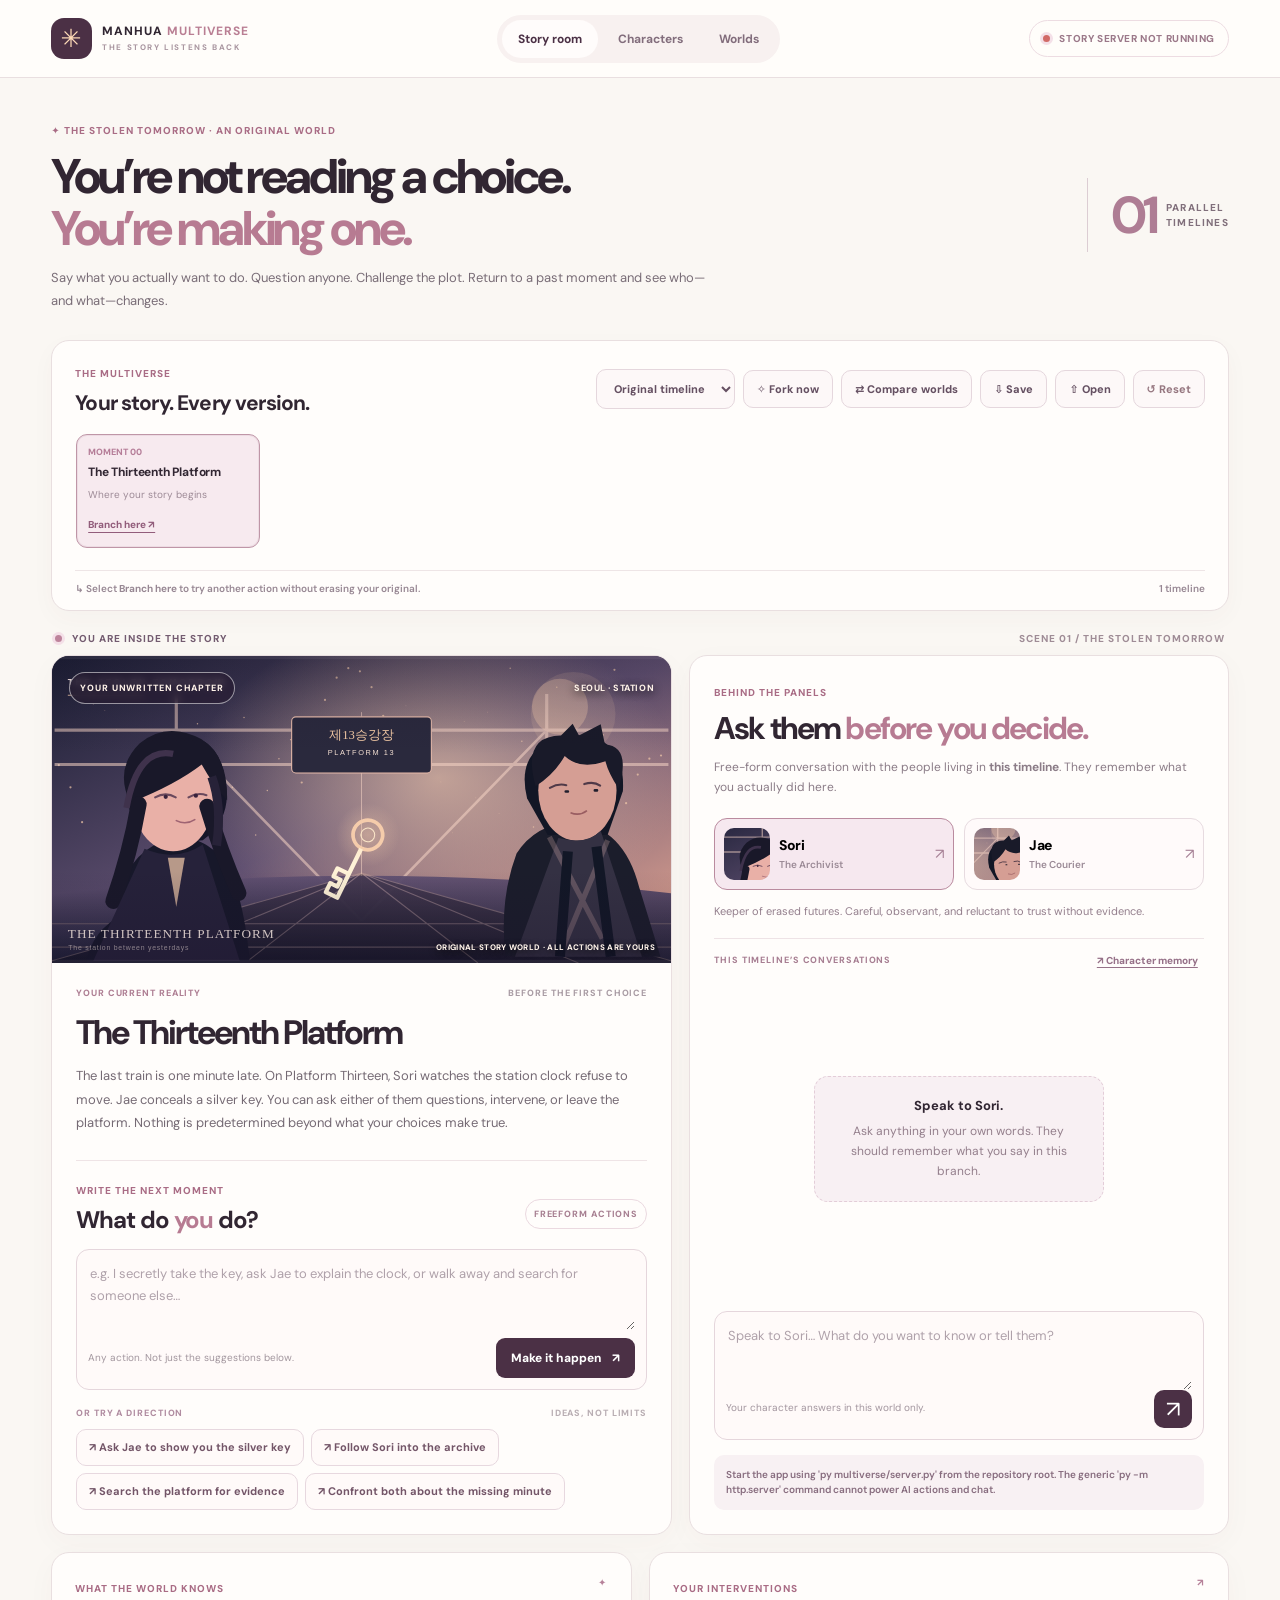
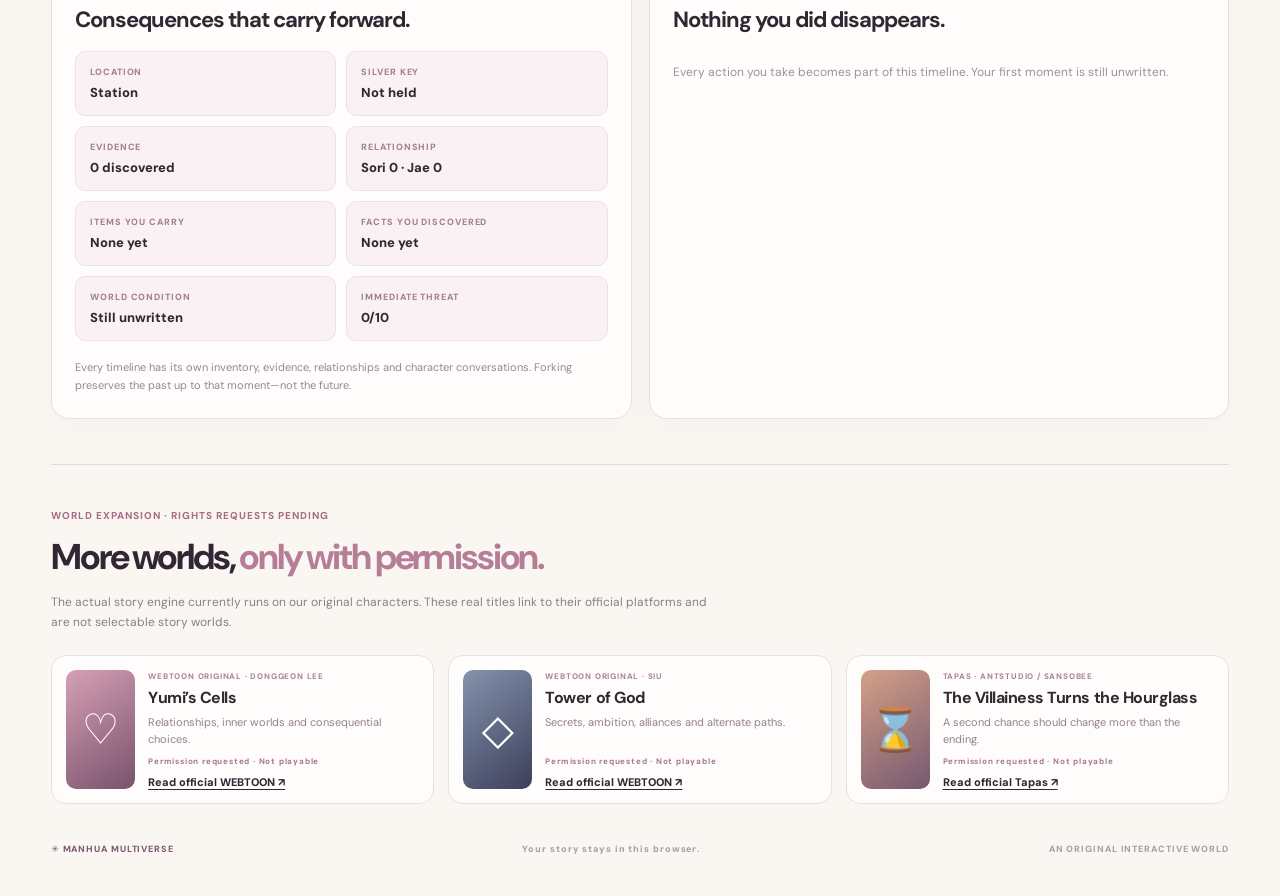
==== commit 94bf572d: "feat(multiverse): add real side-by-side timeline consequence comparison" ====
--- a/multiverse/index.html
+++ b/multiverse/index.html
@@ -19,10 +19,14 @@
 <section id="journey" class="journey" aria-label="Your parallel timelines">
 <div class="journey-top"><div><span class="eyebrow">THE MULTIVERSE</span><h2>Your story. Every version.</h2></div><div class="journey-tools">
 <label for="branch-select" class="visually-hidden">Switch timeline</label><select id="branch-select"></select>
-<button type="button" id="fork-now" class="subtle">✧ Fork now</button><button type="button" id="export-world" class="subtle" title="Download your timelines as JSON">⇩ Save</button><button type="button" id="import-world" class="subtle" title="Open a saved timelines JSON file">⇧ Open</button><input type="file" id="world-file" accept=".json,application/json" class="visually-hidden">
+<button type="button" id="fork-now" class="subtle">✧ Fork now</button><button type="button" id="compare-toggle" class="subtle">⇄ Compare worlds</button><button type="button" id="export-world" class="subtle" title="Download your timelines as JSON">⇩ Save</button><button type="button" id="import-world" class="subtle" title="Open a saved timelines JSON file">⇧ Open</button><input type="file" id="world-file" accept=".json,application/json" class="visually-hidden">
 <button type="button" id="restart" class="subtle danger">↺ Reset</button>
 </div></div>
 <div class="timeline" id="timeline" aria-label="Story moments and branching points"></div>
+<div class="comparison" id="comparison" hidden>
+  <div class="comparison-heading"><span class="eyebrow">THE CONSEQUENCE OF ANOTHER CHOICE</span><label for="compare-select">OTHER TIMELINE</label><select id="compare-select"></select></div>
+  <div class="comparison-grid" id="comparison-grid"></div>
+</div>
 <div class="journey-foot"><span>↳ Select <b>Branch here</b> to try another action without erasing your original.</span><span id="branch-count">1 timeline</span></div>
 </section>
 <div class="reading-progress" id="experience"><span><span class="tiny-dot"></span> YOU ARE INSIDE THE STORY</span><span id="scene-number">SCENE 01 / THE STOLEN TOMORROW</span></div>
--- a/multiverse/style.css
+++ b/multiverse/style.css
@@ -16,3 +16,10 @@
 @media(max-width:560px){.brand{font-size:10px}.brand-icon{width:35px;height:35px}.topbar-inner{gap:8px}.server-mode{padding:9px;font-size:8px}.nav a{font-size:10px;flex:1;text-align:center}.intro h1{font-size:33px}.intro p{font-size:12px}.journey{padding:14px}.journey-top{display:block}.journey-tools{margin-top:13px;display:grid;grid-template-columns:minmax(0,1fr) auto auto}.journey-tools select{width:100%;max-width:none;font-size:10px}.subtle{font-size:10px;padding:10px}.moment{flex-basis:160px}.journey-foot{font-size:9px}.reading-progress{font-size:8px}.scene-art{height:220px}.scene-top{top:10px;left:10px;right:10px}.scene-tag{font-size:8px;padding:8px}.scene-location{font-size:8px;max-width:128px}.scene-content{padding:20px}.scene-content h2{font-size:28px}.scene-text{font-size:12px}.area-header h3{font-size:23px}.freeform-label{font-size:8px;padding:7px}.composer-bottom{align-items:stretch;flex-direction:column}.composer-bottom>span{font-size:10px}.primary{justify-content:center}.conversation{padding:19px}.talk-header h2{font-size:29px}.cast-member{gap:6px;padding:7px}.portrait{width:39px;height:46px;background-size:265px 130px}.portrait.sori{background-position:-17px -23px}.portrait.jae{background-position:-186px -23px}.cast-name{font-size:12px}.cast-name small{font-size:9px}.cast-state{font-size:11px}.lower{gap:13px}.details-card{padding:18px}.fact{padding:11px}.world-cards{grid-template-columns:1fr}.world-card:last-child{grid-column:auto}.footer{flex-direction:column;gap:6px}}
 @media(hover:hover){.moment:hover{border-color:#d5b6c5}.fork-btn:hover{text-decoration-color:#754361}}
 @media(prefers-reduced-motion:reduce){html{scroll-behavior:auto}*,*::before,*::after{transition:none!important;animation:none!important;scroll-snap-type:none!important}}
+
+
+/* Story backup actions must wrap instead of clipping at laptop/mobile widths. */
+.journey-tools{flex-wrap:wrap;justify-content:flex-end}
+.journey-tools button{min-height:38px}
+@media(max-width:740px){.journey-top{flex-direction:column;align-items:stretch}.journey-tools{justify-content:flex-start}.journey-tools select{min-width:145px;flex:1 1 145px;max-width:none}.journey-tools button{flex:0 0 auto}}
+@media(max-width:560px){.journey-tools{display:flex;gap:6px}.journey-tools select{width:auto;flex:1 1 100%;max-width:none}.journey-tools button{flex:1 1 calc(25% - 6px);text-align:center;font-size:9px;padding:9px 8px}}
